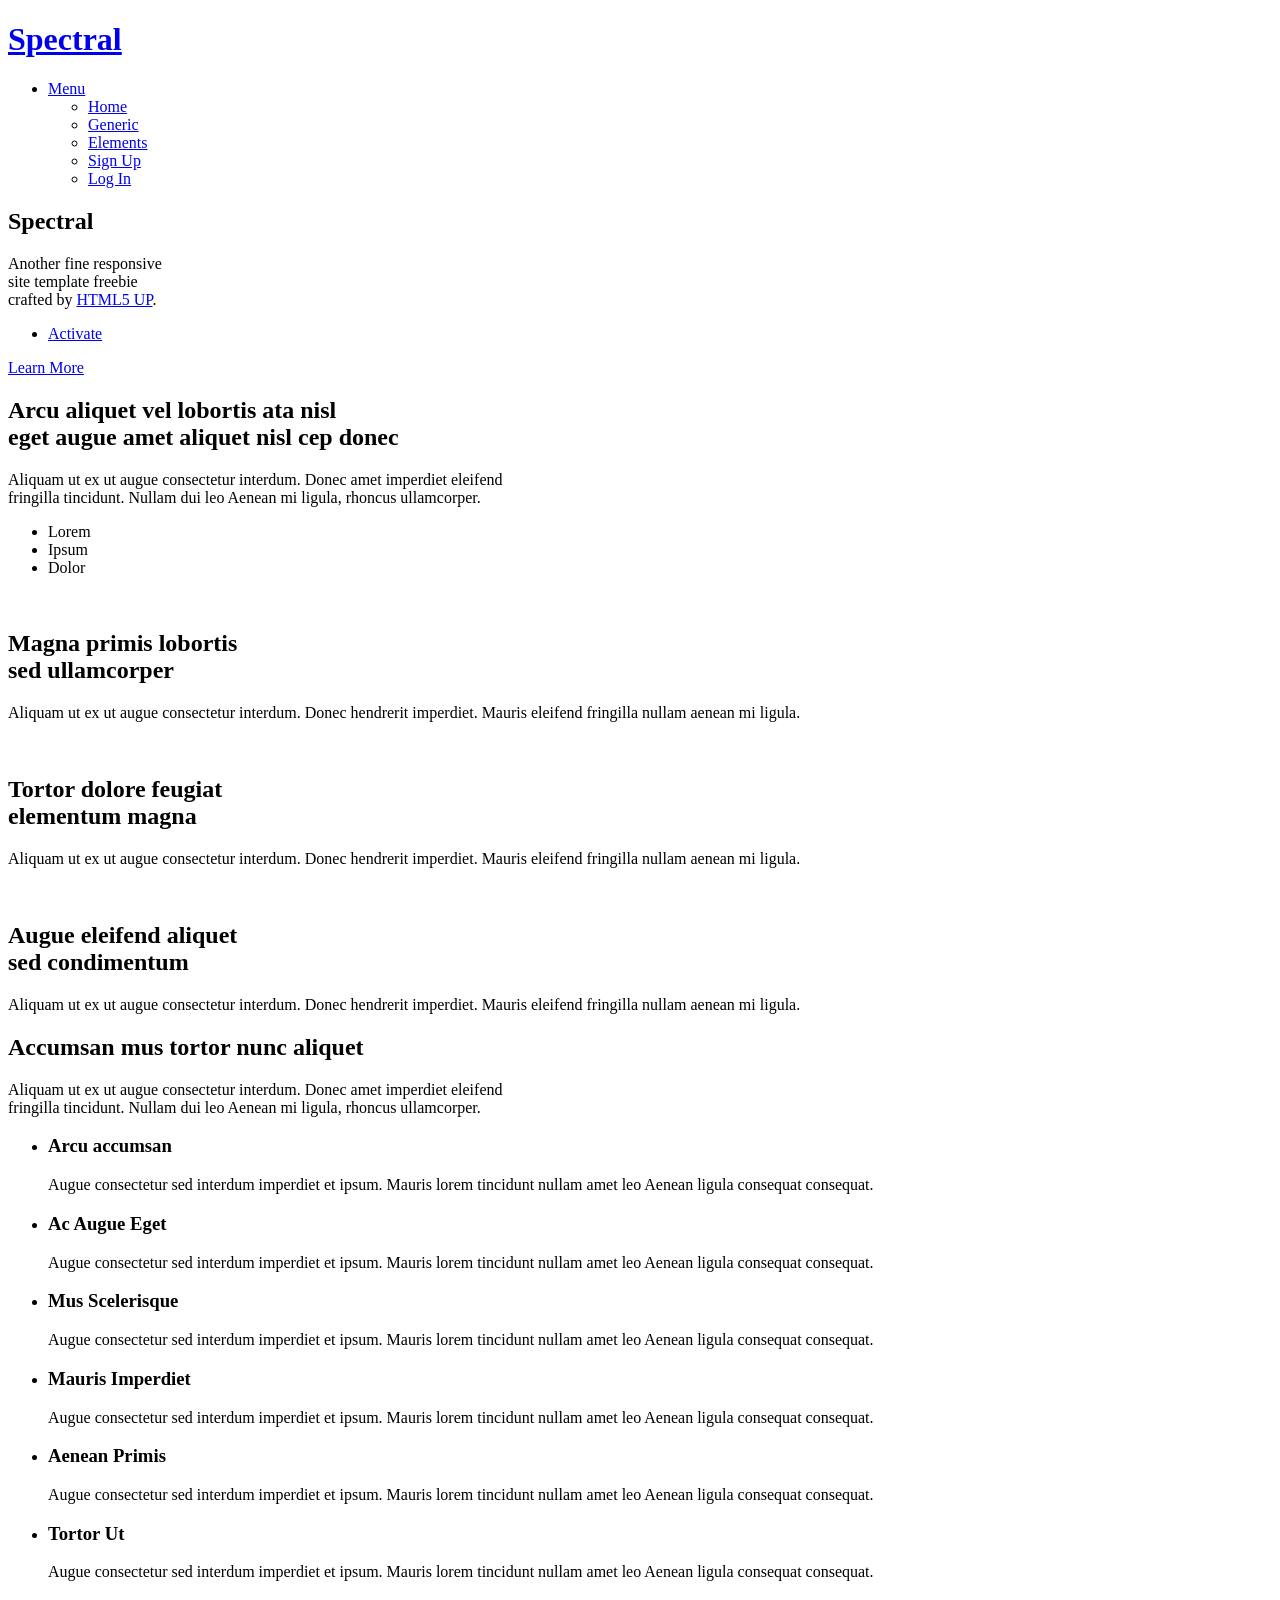
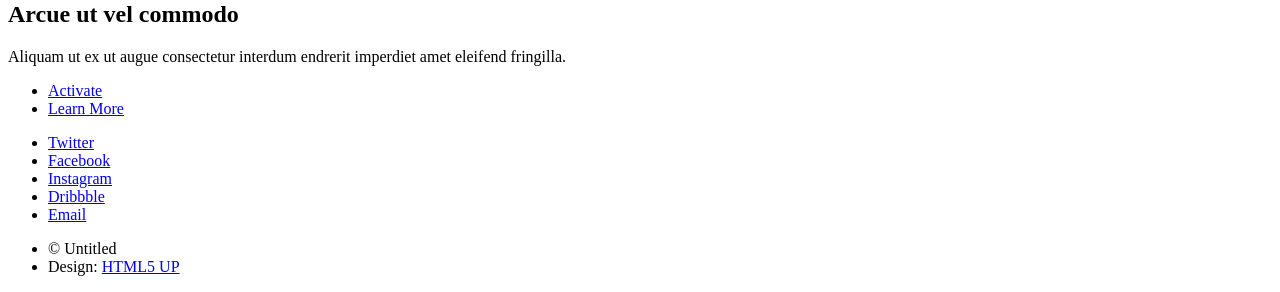
==== index.html @ b24eee72 "Initial Setup" ====
<!DOCTYPE HTML>
<!--
	Spectral by HTML5 UP
	html5up.net | @ajlkn
	Free for personal and commercial use under the CCA 3.0 license (html5up.net/license)
-->
<html>
	<head>
		<title>Spectral by HTML5 UP</title>
		<meta charset="utf-8" />
		<meta name="viewport" content="width=device-width, initial-scale=1, user-scalable=no" />
		<link rel="stylesheet" href="assets/css/main.css" />
		<noscript><link rel="stylesheet" href="assets/css/noscript.css" /></noscript>
	</head>
	<body class="landing is-preload">

		<!-- Page Wrapper -->
			<div id="page-wrapper">

				<!-- Header -->
					<header id="header" class="alt">
						<h1><a href="index.html">Spectral</a></h1>
						<nav id="nav">
							<ul>
								<li class="special">
									<a href="#menu" class="menuToggle"><span>Menu</span></a>
									<div id="menu">
										<ul>
											<li><a href="index.html">Home</a></li>
											<li><a href="generic.html">Generic</a></li>
											<li><a href="elements.html">Elements</a></li>
											<li><a href="#">Sign Up</a></li>
											<li><a href="#">Log In</a></li>
										</ul>
									</div>
								</li>
							</ul>
						</nav>
					</header>

				<!-- Banner -->
					<section id="banner">
						<div class="inner">
							<h2>Spectral</h2>
							<p>Another fine responsive<br />
							site template freebie<br />
							crafted by <a href="http://html5up.net">HTML5 UP</a>.</p>
							<ul class="actions special">
								<li><a href="#" class="button primary">Activate</a></li>
							</ul>
						</div>
						<a href="#one" class="more scrolly">Learn More</a>
					</section>

				<!-- One -->
					<section id="one" class="wrapper style1 special">
						<div class="inner">
							<header class="major">
								<h2>Arcu aliquet vel lobortis ata nisl<br />
								eget augue amet aliquet nisl cep donec</h2>
								<p>Aliquam ut ex ut augue consectetur interdum. Donec amet imperdiet eleifend<br />
								fringilla tincidunt. Nullam dui leo Aenean mi ligula, rhoncus ullamcorper.</p>
							</header>
							<ul class="icons major">
								<li><span class="icon fa-gem major style1"><span class="label">Lorem</span></span></li>
								<li><span class="icon fa-heart major style2"><span class="label">Ipsum</span></span></li>
								<li><span class="icon solid fa-code major style3"><span class="label">Dolor</span></span></li>
							</ul>
						</div>
					</section>

				<!-- Two -->
					<section id="two" class="wrapper alt style2">
						<section class="spotlight">
							<div class="image"><img src="images/pic01.jpg" alt="" /></div><div class="content">
								<h2>Magna primis lobortis<br />
								sed ullamcorper</h2>
								<p>Aliquam ut ex ut augue consectetur interdum. Donec hendrerit imperdiet. Mauris eleifend fringilla nullam aenean mi ligula.</p>
							</div>
						</section>
						<section class="spotlight">
							<div class="image"><img src="images/pic02.jpg" alt="" /></div><div class="content">
								<h2>Tortor dolore feugiat<br />
								elementum magna</h2>
								<p>Aliquam ut ex ut augue consectetur interdum. Donec hendrerit imperdiet. Mauris eleifend fringilla nullam aenean mi ligula.</p>
							</div>
						</section>
						<section class="spotlight">
							<div class="image"><img src="images/pic03.jpg" alt="" /></div><div class="content">
								<h2>Augue eleifend aliquet<br />
								sed condimentum</h2>
								<p>Aliquam ut ex ut augue consectetur interdum. Donec hendrerit imperdiet. Mauris eleifend fringilla nullam aenean mi ligula.</p>
							</div>
						</section>
					</section>

				<!-- Three -->
					<section id="three" class="wrapper style3 special">
						<div class="inner">
							<header class="major">
								<h2>Accumsan mus tortor nunc aliquet</h2>
								<p>Aliquam ut ex ut augue consectetur interdum. Donec amet imperdiet eleifend<br />
								fringilla tincidunt. Nullam dui leo Aenean mi ligula, rhoncus ullamcorper.</p>
							</header>
							<ul class="features">
								<li class="icon fa-paper-plane">
									<h3>Arcu accumsan</h3>
									<p>Augue consectetur sed interdum imperdiet et ipsum. Mauris lorem tincidunt nullam amet leo Aenean ligula consequat consequat.</p>
								</li>
								<li class="icon solid fa-laptop">
									<h3>Ac Augue Eget</h3>
									<p>Augue consectetur sed interdum imperdiet et ipsum. Mauris lorem tincidunt nullam amet leo Aenean ligula consequat consequat.</p>
								</li>
								<li class="icon solid fa-code">
									<h3>Mus Scelerisque</h3>
									<p>Augue consectetur sed interdum imperdiet et ipsum. Mauris lorem tincidunt nullam amet leo Aenean ligula consequat consequat.</p>
								</li>
								<li class="icon solid fa-headphones-alt">
									<h3>Mauris Imperdiet</h3>
									<p>Augue consectetur sed interdum imperdiet et ipsum. Mauris lorem tincidunt nullam amet leo Aenean ligula consequat consequat.</p>
								</li>
								<li class="icon fa-heart">
									<h3>Aenean Primis</h3>
									<p>Augue consectetur sed interdum imperdiet et ipsum. Mauris lorem tincidunt nullam amet leo Aenean ligula consequat consequat.</p>
								</li>
								<li class="icon fa-flag">
									<h3>Tortor Ut</h3>
									<p>Augue consectetur sed interdum imperdiet et ipsum. Mauris lorem tincidunt nullam amet leo Aenean ligula consequat consequat.</p>
								</li>
							</ul>
						</div>
					</section>

				<!-- CTA -->
					<section id="cta" class="wrapper style4">
						<div class="inner">
							<header>
								<h2>Arcue ut vel commodo</h2>
								<p>Aliquam ut ex ut augue consectetur interdum endrerit imperdiet amet eleifend fringilla.</p>
							</header>
							<ul class="actions stacked">
								<li><a href="#" class="button fit primary">Activate</a></li>
								<li><a href="#" class="button fit">Learn More</a></li>
							</ul>
						</div>
					</section>

				<!-- Footer -->
					<footer id="footer">
						<ul class="icons">
							<li><a href="#" class="icon brands fa-twitter"><span class="label">Twitter</span></a></li>
							<li><a href="#" class="icon brands fa-facebook-f"><span class="label">Facebook</span></a></li>
							<li><a href="#" class="icon brands fa-instagram"><span class="label">Instagram</span></a></li>
							<li><a href="#" class="icon brands fa-dribbble"><span class="label">Dribbble</span></a></li>
							<li><a href="#" class="icon solid fa-envelope"><span class="label">Email</span></a></li>
						</ul>
						<ul class="copyright">
							<li>&copy; Untitled</li><li>Design: <a href="http://html5up.net">HTML5 UP</a></li>
						</ul>
					</footer>

			</div>

		<!-- Scripts -->
			<script src="assets/js/jquery.min.js"></script>
			<script src="assets/js/jquery.scrollex.min.js"></script>
			<script src="assets/js/jquery.scrolly.min.js"></script>
			<script src="assets/js/browser.min.js"></script>
			<script src="assets/js/breakpoints.min.js"></script>
			<script src="assets/js/util.js"></script>
			<script src="assets/js/main.js"></script>

	</body>
</html>
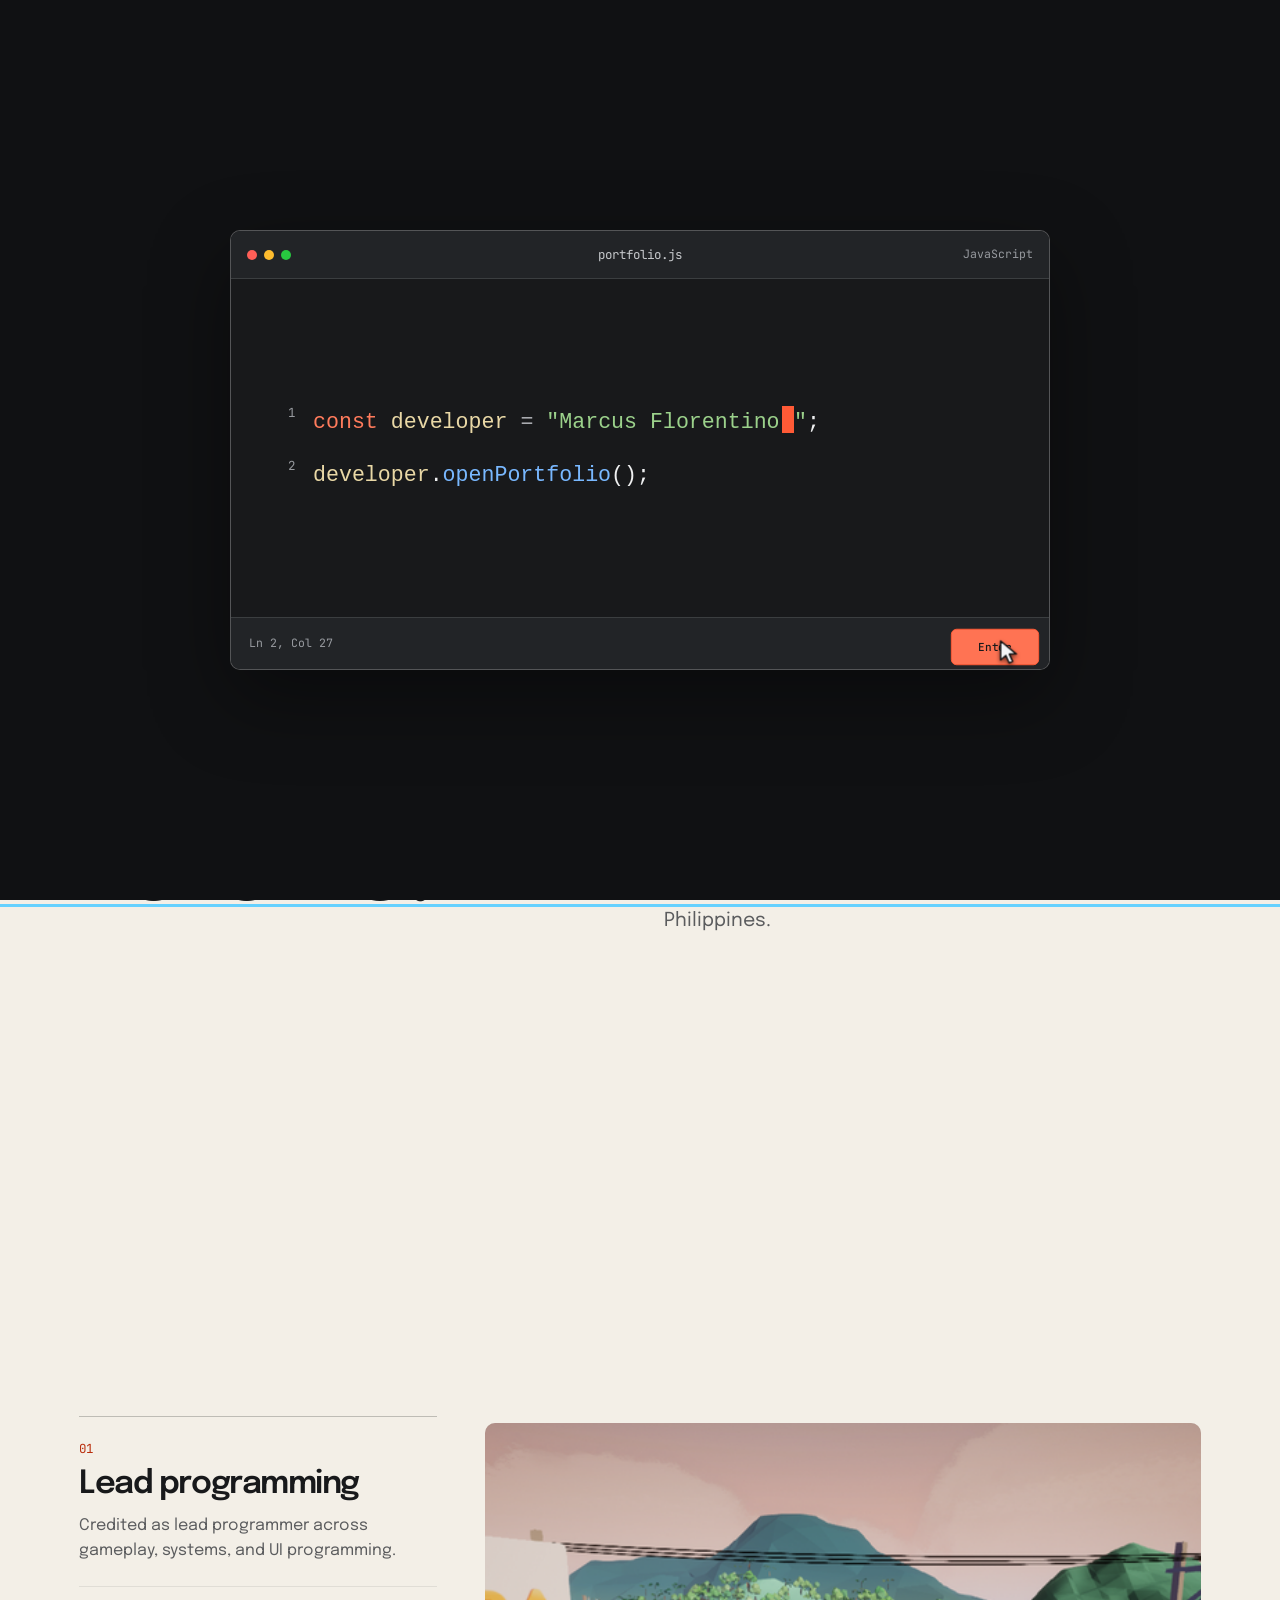
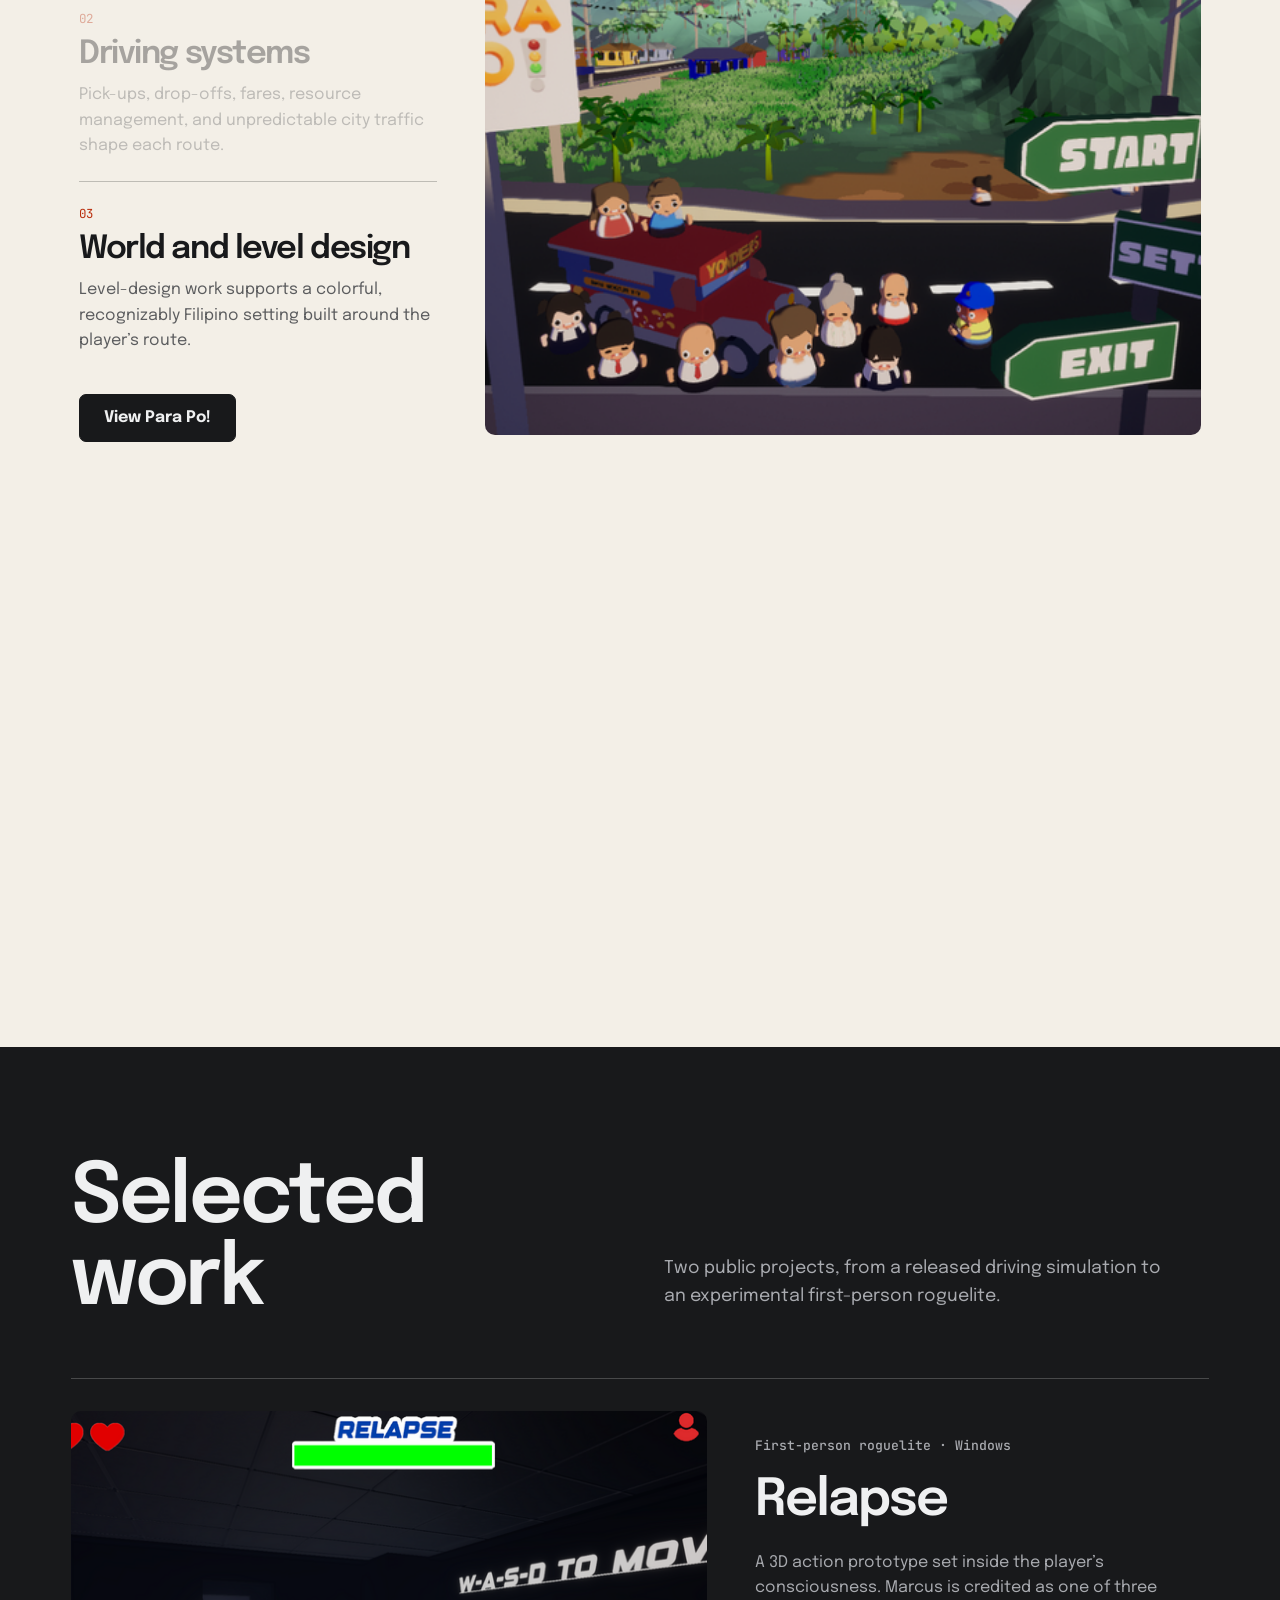
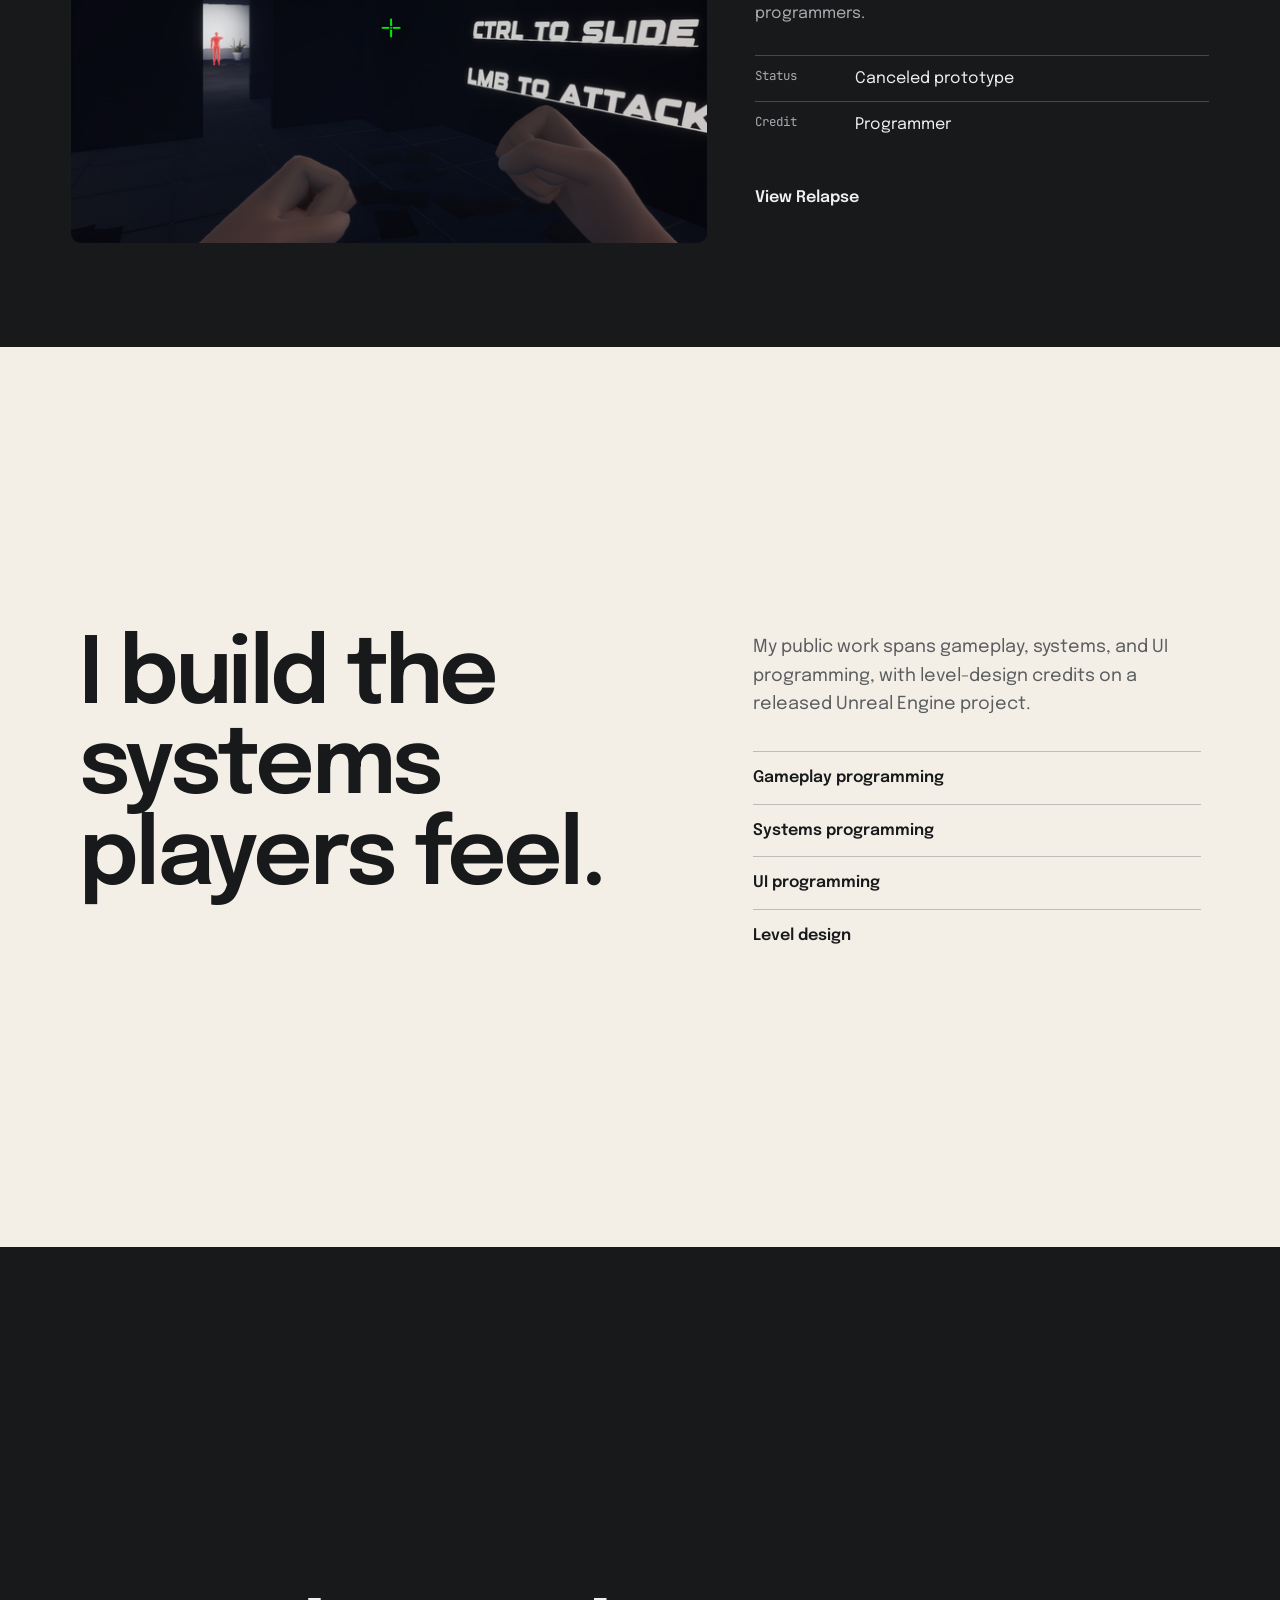
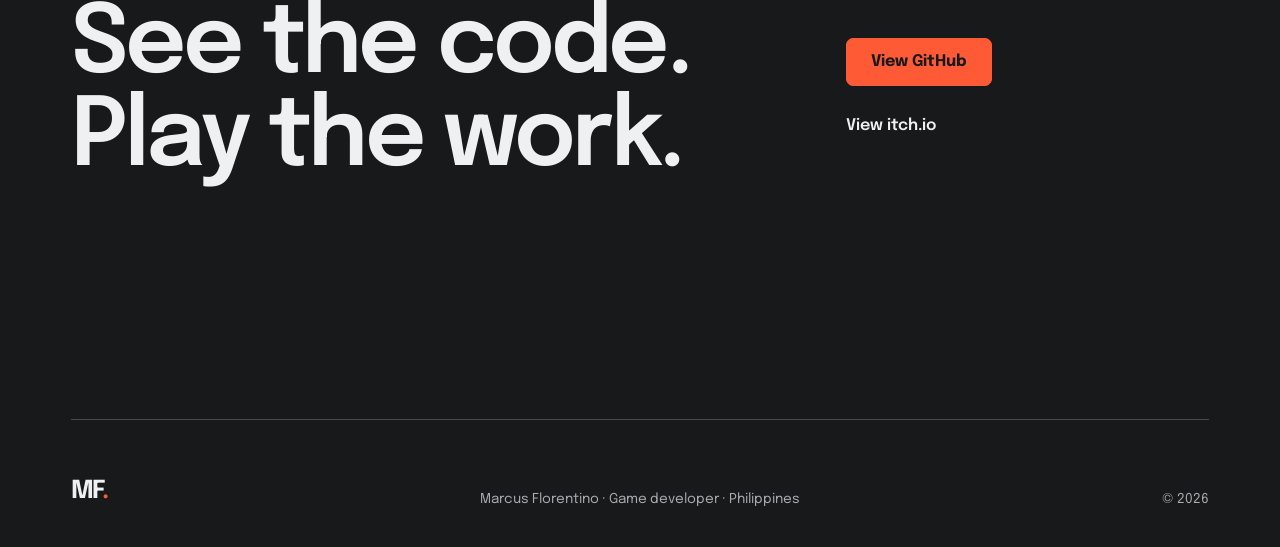
==== commit b0fe79a5: "Intro Anim & Division 1 Layout and Animation" ====
--- a/index.html
+++ b/index.html
@@ -1,174 +1,201 @@
-<!DOCTYPE HTML>
-<!--
-	Spectral by HTML5 UP
-	html5up.net | @ajlkn
-	Free for personal and commercial use under the CCA 3.0 license (html5up.net/license)
--->
-<html>
-	<head>
-		<title>Spectral by HTML5 UP</title>
-		<meta charset="utf-8" />
-		<meta name="viewport" content="width=device-width, initial-scale=1, user-scalable=no" />
-		<link rel="stylesheet" href="assets/css/main.css" />
-		<noscript><link rel="stylesheet" href="assets/css/noscript.css" /></noscript>
-	</head>
-	<body class="landing is-preload">
-
-		<!-- Page Wrapper -->
-			<div id="page-wrapper">
-
-				<!-- Header -->
-					<header id="header" class="alt">
-						<h1><a href="index.html">Spectral</a></h1>
-						<nav id="nav">
-							<ul>
-								<li class="special">
-									<a href="#menu" class="menuToggle"><span>Menu</span></a>
-									<div id="menu">
-										<ul>
-											<li><a href="index.html">Home</a></li>
-											<li><a href="generic.html">Generic</a></li>
-											<li><a href="elements.html">Elements</a></li>
-											<li><a href="#">Sign Up</a></li>
-											<li><a href="#">Log In</a></li>
-										</ul>
-									</div>
-								</li>
-							</ul>
-						</nav>
-					</header>
-
-				<!-- Banner -->
-					<section id="banner">
-						<div class="inner">
-							<h2>Spectral</h2>
-							<p>Another fine responsive<br />
-							site template freebie<br />
-							crafted by <a href="http://html5up.net">HTML5 UP</a>.</p>
-							<ul class="actions special">
-								<li><a href="#" class="button primary">Activate</a></li>
-							</ul>
-						</div>
-						<a href="#one" class="more scrolly">Learn More</a>
-					</section>
-
-				<!-- One -->
-					<section id="one" class="wrapper style1 special">
-						<div class="inner">
-							<header class="major">
-								<h2>Arcu aliquet vel lobortis ata nisl<br />
-								eget augue amet aliquet nisl cep donec</h2>
-								<p>Aliquam ut ex ut augue consectetur interdum. Donec amet imperdiet eleifend<br />
-								fringilla tincidunt. Nullam dui leo Aenean mi ligula, rhoncus ullamcorper.</p>
-							</header>
-							<ul class="icons major">
-								<li><span class="icon fa-gem major style1"><span class="label">Lorem</span></span></li>
-								<li><span class="icon fa-heart major style2"><span class="label">Ipsum</span></span></li>
-								<li><span class="icon solid fa-code major style3"><span class="label">Dolor</span></span></li>
-							</ul>
-						</div>
-					</section>
-
-				<!-- Two -->
-					<section id="two" class="wrapper alt style2">
-						<section class="spotlight">
-							<div class="image"><img src="images/pic01.jpg" alt="" /></div><div class="content">
-								<h2>Magna primis lobortis<br />
-								sed ullamcorper</h2>
-								<p>Aliquam ut ex ut augue consectetur interdum. Donec hendrerit imperdiet. Mauris eleifend fringilla nullam aenean mi ligula.</p>
-							</div>
-						</section>
-						<section class="spotlight">
-							<div class="image"><img src="images/pic02.jpg" alt="" /></div><div class="content">
-								<h2>Tortor dolore feugiat<br />
-								elementum magna</h2>
-								<p>Aliquam ut ex ut augue consectetur interdum. Donec hendrerit imperdiet. Mauris eleifend fringilla nullam aenean mi ligula.</p>
-							</div>
-						</section>
-						<section class="spotlight">
-							<div class="image"><img src="images/pic03.jpg" alt="" /></div><div class="content">
-								<h2>Augue eleifend aliquet<br />
-								sed condimentum</h2>
-								<p>Aliquam ut ex ut augue consectetur interdum. Donec hendrerit imperdiet. Mauris eleifend fringilla nullam aenean mi ligula.</p>
-							</div>
-						</section>
-					</section>
-
-				<!-- Three -->
-					<section id="three" class="wrapper style3 special">
-						<div class="inner">
-							<header class="major">
-								<h2>Accumsan mus tortor nunc aliquet</h2>
-								<p>Aliquam ut ex ut augue consectetur interdum. Donec amet imperdiet eleifend<br />
-								fringilla tincidunt. Nullam dui leo Aenean mi ligula, rhoncus ullamcorper.</p>
-							</header>
-							<ul class="features">
-								<li class="icon fa-paper-plane">
-									<h3>Arcu accumsan</h3>
-									<p>Augue consectetur sed interdum imperdiet et ipsum. Mauris lorem tincidunt nullam amet leo Aenean ligula consequat consequat.</p>
-								</li>
-								<li class="icon solid fa-laptop">
-									<h3>Ac Augue Eget</h3>
-									<p>Augue consectetur sed interdum imperdiet et ipsum. Mauris lorem tincidunt nullam amet leo Aenean ligula consequat consequat.</p>
-								</li>
-								<li class="icon solid fa-code">
-									<h3>Mus Scelerisque</h3>
-									<p>Augue consectetur sed interdum imperdiet et ipsum. Mauris lorem tincidunt nullam amet leo Aenean ligula consequat consequat.</p>
-								</li>
-								<li class="icon solid fa-headphones-alt">
-									<h3>Mauris Imperdiet</h3>
-									<p>Augue consectetur sed interdum imperdiet et ipsum. Mauris lorem tincidunt nullam amet leo Aenean ligula consequat consequat.</p>
-								</li>
-								<li class="icon fa-heart">
-									<h3>Aenean Primis</h3>
-									<p>Augue consectetur sed interdum imperdiet et ipsum. Mauris lorem tincidunt nullam amet leo Aenean ligula consequat consequat.</p>
-								</li>
-								<li class="icon fa-flag">
-									<h3>Tortor Ut</h3>
-									<p>Augue consectetur sed interdum imperdiet et ipsum. Mauris lorem tincidunt nullam amet leo Aenean ligula consequat consequat.</p>
-								</li>
-							</ul>
-						</div>
-					</section>
-
-				<!-- CTA -->
-					<section id="cta" class="wrapper style4">
-						<div class="inner">
-							<header>
-								<h2>Arcue ut vel commodo</h2>
-								<p>Aliquam ut ex ut augue consectetur interdum endrerit imperdiet amet eleifend fringilla.</p>
-							</header>
-							<ul class="actions stacked">
-								<li><a href="#" class="button fit primary">Activate</a></li>
-								<li><a href="#" class="button fit">Learn More</a></li>
-							</ul>
-						</div>
-					</section>
-
-				<!-- Footer -->
-					<footer id="footer">
-						<ul class="icons">
-							<li><a href="#" class="icon brands fa-twitter"><span class="label">Twitter</span></a></li>
-							<li><a href="#" class="icon brands fa-facebook-f"><span class="label">Facebook</span></a></li>
-							<li><a href="#" class="icon brands fa-instagram"><span class="label">Instagram</span></a></li>
-							<li><a href="#" class="icon brands fa-dribbble"><span class="label">Dribbble</span></a></li>
-							<li><a href="#" class="icon solid fa-envelope"><span class="label">Email</span></a></li>
-						</ul>
-						<ul class="copyright">
-							<li>&copy; Untitled</li><li>Design: <a href="http://html5up.net">HTML5 UP</a></li>
-						</ul>
-					</footer>
-
-			</div>
-
-		<!-- Scripts -->
-			<script src="assets/js/jquery.min.js"></script>
-			<script src="assets/js/jquery.scrollex.min.js"></script>
-			<script src="assets/js/jquery.scrolly.min.js"></script>
-			<script src="assets/js/browser.min.js"></script>
-			<script src="assets/js/breakpoints.min.js"></script>
-			<script src="assets/js/util.js"></script>
-			<script src="assets/js/main.js"></script>
-
-	</body>
-</html>+<!doctype html>
+<html lang="en" data-type="software" data-radius="soft" data-buttons="block" data-motion="on">
+<head>
+  <meta charset="utf-8">
+  <meta name="viewport" content="width=device-width, initial-scale=1, viewport-fit=cover">
+  <title>Marcus Florentino — Game Developer</title>
+  <meta name="description" content="Game developer Marcus Florentino’s selected work in gameplay, systems, UI programming, and level design.">
+  <meta name="page-type" content="software">
+  <meta name="site-kind" content="gaming">
+  <meta name="theme-color" content="#18191b">
+  <meta property="og:title" content="Marcus Florentino — Game Developer">
+  <meta property="og:description" content="Selected game development work across gameplay, systems, UI programming, and level design.">
+  <meta property="og:type" content="website">
+  <meta property="og:image" content="images/para-po-02.png">
+  <meta name="twitter:card" content="summary_large_image">
+  <link rel="icon" href="images/favicon.svg" type="image/svg+xml">
+  <link rel="preconnect" href="https://fonts.googleapis.com">
+  <link rel="preconnect" href="https://fonts.gstatic.com" crossorigin>
+  <link href="https://fonts.googleapis.com/css2?family=Epilogue:wght@400..700&family=JetBrains+Mono:wght@400..500&display=swap" rel="stylesheet">
+  <link rel="stylesheet" href="assets/css/portfolio.css">
+</head>
+<body class="intro-active">
+  <!-- gaming · graphite-safety-orange · Epilogue + JetBrains Mono · split photo hero · pinned chapters -->
+  <div class="intro-screen" data-intro role="dialog" aria-modal="true" aria-labelledby="intro-title" tabindex="-1">
+    <div class="intro-curtain intro-curtain-top" aria-hidden="true"></div>
+    <div class="intro-curtain intro-curtain-bottom" aria-hidden="true"></div>
+    <div class="intro-ide">
+      <svg class="intro-pointer" aria-hidden="true" viewBox="0 0 22 27">
+        <path d="M2 1.5v19l5.2-4.5 3.3 7.5 3.5-1.6-3.3-7.3h7.1L2 1.5Z" />
+      </svg>
+      <div class="intro-titlebar">
+        <div class="window-controls" aria-hidden="true"><span></span><span></span><span></span></div>
+        <p id="intro-title">portfolio.js</p>
+        <span class="intro-language">JavaScript</span>
+      </div>
+      <div class="intro-editor" aria-hidden="true">
+        <div class="line-number">1</div>
+        <pre><code><span class="token-keyword">const</span> <span class="token-variable">developer</span> <span class="token-operator">=</span> <span class="token-string">"<span data-typed-name data-text="Marcus Florentino"></span><span class="typing-cursor"></span>"</span>;</code></pre>
+        <div class="line-number">2</div>
+        <pre class="intro-runline"><code><span class="token-variable">developer</span>.<span class="token-function">openPortfolio</span>();</code></pre>
+      </div>
+      <p class="sr-only">Opening animation: const developer equals Marcus Florentino. The portfolio opens automatically when typing finishes.</p>
+      <div class="intro-statusbar">
+        <span>Ln 2, Col 27</span>
+        <button class="intro-enter" type="button" data-intro-enter disabled>Enter</button>
+      </div>
+    </div>
+    <p class="intro-hint">Press Escape to fast-forward</p>
+  </div>
+  <noscript><style>.intro-screen{display:none!important}.intro-active{overflow:auto!important}</style></noscript>
+
+  <header class="site-header">
+    <div class="wrap header-inner">
+      <a class="skip-link" href="#main">Skip to content</a>
+      <a class="brand" href="#top" aria-label="Marcus Florentino, home">MF<span>.</span></a>
+      <nav class="desktop-nav" aria-label="Primary navigation">
+        <a href="#work">Work</a>
+        <a href="#about">About</a>
+        <a href="#contact">Contact</a>
+      </nav>
+      <a class="button button-small header-cta" href="#work">View work</a>
+      <button class="menu-toggle" type="button" aria-expanded="false" aria-controls="mobile-menu" aria-label="Open menu">
+        <span></span><span></span>
+      </button>
+    </div>
+    <nav class="mobile-menu" id="mobile-menu" aria-label="Mobile navigation" hidden>
+      <a href="#work">Work</a>
+      <a href="#about">About</a>
+      <a href="#contact">Contact</a>
+    </nav>
+  </header>
+
+  <main id="main">
+    <section class="hero" id="top" data-enter>
+      <div class="wrap hero-scene">
+        <div class="hero-title-layer">
+          <h1><span>Marcus Florentino</span><span>Game Developer</span></h1>
+        </div>
+        <figure class="hero-person">
+          <img src="images/My Portrait HD Edited.png" alt="Portrait of Marcus Florentino wearing a plain black jacket" width="3117" height="3894" fetchpriority="high">
+        </figure>
+        <div class="skill-orbits" role="list" aria-label="Development skills">
+          <span class="skill-callout skill-unity" role="listitem"><strong>Unity</strong><span class="skill-level">Intermediate</span></span>
+          <span class="skill-callout skill-ue4" role="listitem"><strong>UE4</strong><span class="skill-level">Intermediate</span></span>
+          <span class="skill-callout skill-ue5" role="listitem"><strong>UE5</strong><span class="skill-level">Intermediate</span></span>
+          <span class="skill-callout skill-git" role="listitem"><strong>Git</strong><span class="skill-level">Intermediate</span></span>
+          <span class="skill-callout skill-cpp" role="listitem"><strong>C++</strong><span class="skill-level">Intermediate</span></span>
+          <span class="skill-callout skill-csharp" role="listitem"><strong>C#</strong><span class="skill-level">Intermediate</span></span>
+          <span class="skill-callout skill-luau" role="listitem"><strong>Luau</strong><span class="skill-level">Basic</span></span>
+          <span class="skill-callout skill-javascript" role="listitem"><strong>JavaScript</strong><span class="skill-level">Basic</span></span>
+          <span class="skill-callout skill-html" role="listitem"><strong>HTML</strong><span class="skill-level">Basic</span></span>
+          <span class="skill-callout skill-css" role="listitem"><strong>CSS</strong><span class="skill-level">Basic</span></span>
+        </div>
+        <div class="hero-bottom">
+          <div class="hero-actions">
+            <a class="button" href="#work">View selected work</a>
+            <a class="text-link" href="https://github.com/FlorentinoMarcus" target="_blank" rel="noreferrer">View GitHub</a>
+          </div>
+        </div>
+      </div>
+    </section>
+
+    <section class="case-study" id="work" data-moment="pinned-chapters">
+      <div class="wrap case-heading">
+        <p class="kicker">Featured project</p>
+        <h2>Para Po!</h2>
+        <p>A released 3D simulation game about navigating the work and daily pressures of jeepney driving in the Philippines.</p>
+      </div>
+      <div class="case-track">
+        <div class="wrap case-stage">
+          <div class="case-copy" aria-label="Para Po project details">
+            <article class="case-step is-active" data-chapter="0">
+              <span class="chapter-index">01</span>
+              <h3>Lead programming</h3>
+              <p>Credited as lead programmer across gameplay, systems, and UI programming.</p>
+            </article>
+            <article class="case-step" data-chapter="1">
+              <span class="chapter-index">02</span>
+              <h3>Driving systems</h3>
+              <p>Pick-ups, drop-offs, fares, resource management, and unpredictable city traffic shape each route.</p>
+            </article>
+            <article class="case-step" data-chapter="2">
+              <span class="chapter-index">03</span>
+              <h3>World and level design</h3>
+              <p>Level-design work supports a colorful, recognizably Filipino setting built around the player’s route.</p>
+            </article>
+            <a class="button button-inverse" href="https://king-marcus.itch.io/para-po" target="_blank" rel="noreferrer">View Para Po!</a>
+          </div>
+          <div class="case-visual" aria-live="polite">
+            <img class="chapter-image is-active" data-image="0" src="images/para-po-01.png" alt="Para Po main menu overlooking a colorful low-poly town" width="794" height="442">
+            <img class="chapter-image" data-image="1" src="images/para-po-02.png" alt="Para Po driving gameplay and fare collection interface" width="794" height="446" loading="lazy" aria-hidden="true">
+            <img class="chapter-image" data-image="2" src="images/para-po-03.png" alt="Para Po characters outside a police station" width="794" height="421" loading="lazy" aria-hidden="true">
+          </div>
+        </div>
+      </div>
+    </section>
+
+    <section class="project-section" aria-labelledby="selected-title">
+      <div class="wrap">
+        <div class="section-heading split-heading">
+          <h2 id="selected-title">Selected work</h2>
+          <p>Two public projects, from a released driving simulation to an experimental first-person roguelite.</p>
+        </div>
+        <article class="project-row">
+          <a class="project-media media-link" href="https://mjlenomta.itch.io/relapse" target="_blank" rel="noreferrer" aria-label="View Relapse on itch.io">
+            <img src="images/relapse-01.png" alt="Relapse first-person gameplay in a dark interior" width="794" height="436" loading="lazy">
+          </a>
+          <div class="project-copy">
+            <p class="meta-line">First-person roguelite · Windows</p>
+            <h3>Relapse</h3>
+            <p>A 3D action prototype set inside the player’s consciousness. Marcus is credited as one of three programmers.</p>
+            <dl class="project-facts">
+              <div><dt>Status</dt><dd>Canceled prototype</dd></div>
+              <div><dt>Credit</dt><dd>Programmer</dd></div>
+            </dl>
+            <a class="text-link" href="https://mjlenomta.itch.io/relapse" target="_blank" rel="noreferrer">View Relapse</a>
+          </div>
+        </article>
+      </div>
+    </section>
+
+    <section class="about-section" id="about">
+      <div class="wrap about-grid">
+        <div>
+          <h2>I build the systems players feel.</h2>
+        </div>
+        <div class="about-copy">
+          <p>My public work spans gameplay, systems, and UI programming, with level-design credits on a released Unreal Engine project.</p>
+          <ul class="capability-list" aria-label="Capabilities">
+            <li>Gameplay programming</li>
+            <li>Systems programming</li>
+            <li>UI programming</li>
+            <li>Level design</li>
+          </ul>
+        </div>
+      </div>
+    </section>
+  </main>
+
+  <footer class="closing" id="contact">
+    <div class="wrap">
+      <div class="contact-row">
+        <div>
+          <h2>See the code.<br>Play the work.</h2>
+        </div>
+        <div class="contact-actions">
+          <a class="button" href="https://github.com/FlorentinoMarcus" target="_blank" rel="noreferrer">View GitHub</a>
+          <a class="text-link" href="https://king-marcus.itch.io" target="_blank" rel="noreferrer">View itch.io</a>
+        </div>
+      </div>
+      <div class="footer-row">
+        <a class="brand" href="#top" aria-label="Back to top">MF<span>.</span></a>
+        <p>Marcus Florentino · Game developer · Philippines</p>
+        <p>© 2026</p>
+      </div>
+    </div>
+  </footer>
+
+  <script src="assets/js/portfolio.js"></script>
+</body>
+</html>
--- a/assets/css/portfolio.css
+++ b/assets/css/portfolio.css
@@ -0,0 +1,247 @@
+:root {
+  --bg: #18191b; --surface: #222427; --ink: #eff0f1; --muted: #a9abb0;
+  --light: #f3efe7; --light-ink: #18191b; --light-muted: #5b5c5e; --accent: #ff5a36; --accent-light: #b92d0c;
+  --obsidian: #0b0e12; --graphite: #111821; --graphite-raised: #182330; --dev-accent: #65d1ff; --dev-secondary: #8294ff;
+  --line-dark: rgba(239, 240, 241, .22); --line-light: rgba(24, 25, 27, .24);
+  --display: "Epilogue", system-ui, sans-serif; --mono: "JetBrains Mono", ui-monospace, monospace;
+  --gutter: clamp(24px, 5.55vw, 80px); --nav: 72px; --radius: 10px;
+  --ease-out: cubic-bezier(.23, 1, .32, 1); --ease-in-out: cubic-bezier(.77, 0, .175, 1);
+}
+*, *::before, *::after { box-sizing: border-box; }
+html { scroll-behavior: smooth; scroll-padding-top: var(--nav); }
+body { margin: 0; overflow-x: hidden; background: var(--bg); color: var(--ink); font-family: var(--display); font-size: 16px; line-height: 1.6; }
+body.menu-open, body.intro-active { overflow: hidden; }
+img { display: block; width: 100%; height: 100%; object-fit: cover; }
+a { color: inherit; text-decoration: none; }
+button { font: inherit; }
+.wrap { width: min(calc(100% - (2 * var(--gutter))), 1280px); margin-inline: auto; }
+.kicker { margin: 0 0 20px; color: var(--accent); font-family: var(--mono); font-size: .82rem; font-weight: 500; letter-spacing: .02em; }
+.meta-line { margin: 0 0 20px; color: var(--accent); font-family: var(--mono); font-size: .82rem; font-weight: 500; }
+h1, h2, h3, p { margin-top: 0; }
+h1, h2, h3 { line-height: .98; letter-spacing: -.04em; }
+h1 { margin-bottom: 28px; font-size: clamp(3.15rem, 5.8vw, 6rem); font-weight: 600; }
+h1 span { color: var(--accent); }
+h2 { margin-bottom: 24px; font-size: clamp(3rem, 7.4vw, 7.4rem); font-weight: 600; }
+h3 { font-size: clamp(2rem, 4vw, 4.8rem); font-weight: 600; }
+.skip-link { position: fixed; z-index: 100; top: 10px; left: 10px; transform: translateY(-150%); padding: 10px 16px; background: var(--accent); color: var(--bg); }
+.skip-link:focus { transform: translateY(0); }
+.site-header { position: fixed; z-index: 20; top: 0; width: 100%; height: var(--nav); border-bottom: 1px solid rgba(148, 163, 184, .16); background: var(--obsidian); }
+.header-inner { height: 100%; display: flex; align-items: center; gap: 42px; }
+.brand { font-size: 1.55rem; font-weight: 700; letter-spacing: -.07em; }
+.brand span { color: var(--accent); }
+.desktop-nav { display: flex; gap: 34px; margin-left: auto; }
+.desktop-nav a, .text-link { position: relative; min-height: 44px; display: inline-flex; align-items: center; font-weight: 600; }
+.desktop-nav a::after, .text-link::after { content: ""; position: absolute; left: 0; right: 100%; bottom: 6px; height: 2px; background: var(--dev-accent); transition: right .22s ease; }
+.desktop-nav a:hover::after, .text-link:hover::after, .desktop-nav a:focus-visible::after, .text-link:focus-visible::after { right: 0; }
+.button { min-height: 48px; display: inline-flex; align-items: center; justify-content: center; padding: 12px 24px; border: 1px solid var(--accent); border-radius: 7px; background: var(--accent); color: var(--bg); font-weight: 700; line-height: 1.1; transition: transform .18s ease, background-color .18s ease; }
+.button:hover { transform: translateY(-2px); background: #ff6541; }
+.button:active { transform: translateY(1px); }
+.button-small { min-height: 44px; padding: 10px 18px; }
+.button-inverse { border-color: var(--bg); background: var(--bg); color: var(--ink); }
+.button-inverse:hover { background: #333538; }
+.menu-toggle, .mobile-menu { display: none; }
+:focus-visible { outline: 3px solid var(--dev-accent); outline-offset: 4px; }
+.sr-only { position: absolute; width: 1px; height: 1px; padding: 0; margin: -1px; overflow: hidden; clip: rect(0, 0, 0, 0); white-space: nowrap; border: 0; }
+.intro-screen { position: fixed; z-index: 1000; inset: 0; display: grid; place-items: center; padding: 32px; overflow: hidden; perspective: 1200px; background: transparent; color: var(--ink); }
+.intro-screen.is-exiting { pointer-events: none; }
+.intro-curtain { position: absolute; z-index: 0; left: 0; width: 100%; height: 50%; background: #101113; transition: transform 620ms var(--ease-in-out); }
+.intro-curtain-top { top: 0; }
+.intro-curtain-bottom { bottom: 0; }
+.intro-screen.is-exiting .intro-curtain-top { transform: translateY(-100%); }
+.intro-screen.is-exiting .intro-curtain-bottom { transform: translateY(100%); }
+.intro-ide { position: relative; z-index: 2; width: min(820px, 100%); min-height: 440px; display: grid; grid-template-rows: 48px 1fr 52px; overflow: hidden; border: 1px solid rgba(239, 240, 241, .28); border-radius: 10px; background: #18191b; box-shadow: 0 28px 80px rgba(0, 0, 0, .38); animation: ide-boot 700ms var(--ease-out) both; transform-origin: 50% 18%; }
+.intro-ide::after { content: ""; position: absolute; pointer-events: none; inset: 0; border: 1px solid var(--accent); border-radius: inherit; opacity: 0; transform: scale(.985); }
+.intro-ide.is-executing::after { opacity: 1; transform: scale(1.006); transition: opacity 300ms var(--ease-out), transform 300ms var(--ease-out); }
+.intro-ide.is-window-closing { animation: mac-window-close 240ms var(--ease-out) both; }
+.intro-pointer { position: absolute; z-index: 5; top: 0; left: 0; width: 22px; height: 27px; pointer-events: none; opacity: 0; transform-origin: 2px 2px; filter: drop-shadow(0 2px 2px rgba(0, 0, 0, .55)); }
+.intro-pointer path { fill: #f4f5f6; stroke: #111214; stroke-width: 1.5; stroke-linejoin: round; }
+.intro-titlebar { display: grid; grid-template-columns: 1fr auto 1fr; align-items: center; padding: 8px 16px; border-bottom: 1px solid rgba(239, 240, 241, .12); background: #222427; }
+.intro-titlebar p { margin: 0; font-family: var(--mono); font-size: .78rem; color: #c7c9cc; }
+.window-controls { display: flex; gap: 7px; }
+.window-controls span { width: 10px; height: 10px; border-radius: 50%; background: #5d6065; }
+.window-controls span:first-child { background: #ff5f57; }
+.window-controls span:nth-child(2) { background: #febc2e; }
+.window-controls span:last-child { background: #28c840; }
+.intro-language { justify-self: end; font-family: var(--mono); font-size: .72rem; color: #989ba0; }
+.intro-editor { display: grid; grid-template-columns: 44px minmax(0, 1fr); align-content: center; column-gap: 18px; row-gap: 14px; padding: 56px clamp(20px, 5vw, 56px) 56px 20px; }
+.intro-editor pre { min-width: 0; margin: 0; overflow: visible; font-family: var(--mono); font-size: clamp(.9rem, 2.5vw, 1.35rem); line-height: 1.7; white-space: pre; }
+.line-number { color: #979a9f; font-family: var(--mono); font-size: .78rem; line-height: 1.7; text-align: right; }
+.token-keyword { color: #ff7b5c; }
+.token-variable { color: #e9d8a6; }
+.token-operator { color: #a9abb0; }
+.token-string { color: #9bd18b; }
+.token-function { color: #79b8ff; }
+.intro-runline { opacity: 1; transform: none; }
+.typing-cursor { display: inline-block; width: .58em; height: 1.25em; margin-left: 2px; vertical-align: -.22em; background: var(--accent); animation: cursor-blink 700ms steps(1, end) infinite; }
+.intro-statusbar { display: flex; align-items: center; justify-content: space-between; padding: 7px 8px 7px 18px; border-top: 1px solid rgba(239, 240, 241, .12); background: #222427; color: #989ba0; font-family: var(--mono); font-size: .72rem; }
+.intro-enter { min-width: 92px; min-height: 38px; border: 1px solid #5f6267; border-radius: 6px; background: #2b2d31; color: #a3a6ab; font-family: var(--mono); font-weight: 500; transition: transform 140ms var(--ease-out), background-color 180ms ease, color 180ms ease, border-color 180ms ease; }
+.intro-enter.is-ready { border-color: var(--accent); background: var(--accent); color: #18191b; cursor: pointer; transform: translateY(-3px); box-shadow: 0 5px 0 #9b2b13; }
+.intro-enter.is-ready:active, .intro-enter.is-pressing { transform: translateY(3px) scale(.96); box-shadow: 0 0 0 #9b2b13; background: #ff7353; }
+.intro-hint { position: absolute; z-index: 2; right: 24px; bottom: 18px; margin: 0; color: #989ba0; font-family: var(--mono); font-size: .72rem; transition: opacity 140ms var(--ease-out); }
+.intro-screen.is-closing-ide .intro-hint { opacity: 0; }
+body.intro-active [data-enter] .hero-title-layer, body.intro-active [data-enter] .hero-person img, body.intro-active [data-enter] .skill-callout, body.intro-active [data-enter] .hero-bottom { animation-play-state: paused; }
+@keyframes ide-boot {
+  0% { opacity: 0; transform: translateY(42px) scale(.92) rotateX(7deg); }
+  68% { opacity: 1; transform: translateY(-5px) scale(1.012) rotateX(0); }
+  100% { opacity: 1; transform: translateY(0) scale(1) rotateX(0); }
+}
+@keyframes mac-window-close {
+  from { opacity: 1; transform: translateY(0) scale(1); }
+  to { opacity: 0; transform: translateY(18px) scale(.94); }
+}
+@keyframes cursor-blink { 0%, 48% { opacity: 1; } 49%, 100% { opacity: 0; } }
+.hero { position: relative; height: calc(var(--nav) + 28px + var(--hero-scaled-height, 638px)); padding: 0; overflow: hidden; background: linear-gradient(90deg, transparent 27%, rgba(24, 35, 48, .62) 43%, rgba(24, 35, 48, .62) 57%, transparent 73%), linear-gradient(125deg, rgba(130, 148, 255, .07), transparent 38%), linear-gradient(235deg, rgba(101, 209, 255, .08), transparent 38%), linear-gradient(135deg, #0b0e12 0%, #111821 52%, #0b1218 100%); }
+.hero-scene { position: absolute; top: calc(var(--nav) + 12px); left: 50%; width: 1280px; max-width: none; height: 638px; margin: 0 0 0 -640px; transform: scale(var(--hero-scale, 1)); transform-origin: top center; }
+.hero-title-layer { position: absolute; z-index: 1; top: 10%; right: -2%; left: -2%; pointer-events: none; }
+.hero-title-layer h1 { margin: 0; font-size: 5rem; line-height: .9; text-align: center; text-transform: uppercase; }
+.hero-title-layer h1 span { display: block; color: var(--ink); }
+.hero-title-layer h1 span:last-child { color: var(--dev-accent); }
+.hero-person { position: absolute; z-index: 2; bottom: -48px; left: 50%; width: 520px; height: 558px; margin: 0; pointer-events: none; transform: translateX(-50%); }
+.hero-person img { object-fit: contain; object-position: center bottom; image-rendering: auto; }
+.skill-orbits { position: absolute; z-index: 3; inset: 0; }
+.skill-callout { --pill-rgb: 101, 209, 255; --pill-alpha: .12; position: absolute; z-index: 3; width: 132px; min-height: 56px; display: inline-flex; flex-direction: column; align-items: center; justify-content: center; gap: 4px; padding: 8px 14px; border: 1px solid rgba(var(--pill-rgb), .42); border-radius: 999px; background: linear-gradient(rgba(var(--pill-rgb), var(--pill-alpha)), rgba(var(--pill-rgb), var(--pill-alpha))), rgba(11, 14, 18, .88); color: #f4f7fa; text-align: center; white-space: nowrap; box-shadow: 0 10px 24px rgba(0, 0, 0, .24); }
+.skill-callout strong { display: block; font-size: .86rem; line-height: 1; }
+.skill-level { display: block; color: rgba(var(--pill-rgb), .96); font-family: var(--mono); font-size: .7rem; font-weight: 500; line-height: 1; letter-spacing: .01em; }
+.skill-unity { top: 34%; left: calc(50% - 241px); }
+.skill-ue4 { top: 34%; left: calc(50% + 109px); }
+.skill-git { top: 45.5%; left: calc(50% - 291px); }
+.skill-ue5 { top: 45.5%; left: calc(50% + 159px); }
+.skill-cpp { top: 57%; left: calc(50% - 311px); }
+.skill-csharp { top: 57%; left: calc(50% + 179px); }
+.skill-luau { --pill-rgb: 130, 148, 255; --pill-alpha: .1; top: 68.5%; left: calc(50% - 286px); }
+.skill-javascript { --pill-rgb: 130, 148, 255; --pill-alpha: .1; top: 68.5%; left: calc(50% + 154px); }
+.skill-html { --pill-rgb: 130, 148, 255; --pill-alpha: .1; top: 80%; left: calc(50% - 241px); }
+.skill-css { --pill-rgb: 130, 148, 255; --pill-alpha: .1; top: 80%; left: calc(50% + 109px); }
+.hero-bottom { position: absolute; z-index: 5; right: 0; bottom: 0; left: 0; display: flex; align-items: flex-end; justify-content: center; gap: 32px; }
+.hero-actions { display: flex; align-items: center; gap: 22px; }
+.media-link img { transition: transform .45s cubic-bezier(.2,.8,.2,1); }
+.media-link:hover img, .media-link:focus-visible img { transform: scale(1.025); }
+.media-corner { position: absolute; right: 16px; bottom: 16px; padding: 8px 12px; border-radius: 5px; background: var(--bg); color: var(--ink); font-family: var(--mono); font-size: .76rem; }
+[data-enter] .hero-title-layer { animation: hero-title-in 700ms var(--ease-out) 80ms both; }
+[data-enter] .hero-person img { transform-origin: center bottom; animation: hero-portrait-in 760ms var(--ease-out) 160ms both; }
+[data-enter] .skill-callout { animation: hero-pill-in 420ms var(--ease-out) var(--pill-delay, 260ms) both, skill-idle 8s var(--ease-in-out) var(--idle-delay, 1800ms) infinite both; }
+[data-enter] .skill-unity, [data-enter] .skill-ue4 { --pill-delay: 260ms; --idle-delay: 1800ms; }
+[data-enter] .skill-git, [data-enter] .skill-ue5 { --pill-delay: 310ms; --idle-delay: 1920ms; }
+[data-enter] .skill-cpp, [data-enter] .skill-csharp { --pill-delay: 355ms; --idle-delay: 2020ms; }
+[data-enter] .skill-luau, [data-enter] .skill-javascript { --pill-delay: 395ms; --idle-delay: 2100ms; }
+[data-enter] .skill-html, [data-enter] .skill-css { --pill-delay: 430ms; --idle-delay: 2160ms; }
+[data-enter] .hero-bottom { animation: hero-actions-in 520ms var(--ease-out) 360ms both; }
+@keyframes hero-title-in { from { opacity: 0; transform: translateY(18px); } }
+@keyframes hero-portrait-in { from { opacity: 0; transform: translateY(28px) scale(.985); } }
+@keyframes hero-pill-in { from { opacity: 0; } }
+@keyframes hero-actions-in { from { opacity: 0; transform: translateY(10px); } }
+@keyframes skill-idle {
+  0%, 14%, 100% { transform: translate3d(0, 0, 0); }
+  4% { transform: translate3d(0, -3px, 0); }
+  9% { transform: translate3d(0, 1px, 0); }
+}
+.case-study { min-height: 220svh; padding-inline: 8px; background: var(--light); color: var(--light-ink); }
+.case-study .kicker { color: var(--accent-light); }
+.case-heading { min-height: 72svh; padding-top: 120px; display: grid; grid-template-columns: 1fr 1fr; column-gap: 48px; align-content: start; }
+.case-heading .kicker { grid-column: 1 / -1; }
+.case-heading h2 { margin: 0; }
+.case-heading > p:last-child { max-width: 520px; padding-top: 16px; color: var(--light-muted); font-size: 1.2rem; }
+.case-track { height: 148svh; }
+.case-stage { position: sticky; top: var(--nav); height: calc(100svh - var(--nav)); display: grid; grid-template-columns: 4fr 8fr; gap: 48px; align-items: center; }
+.case-copy { align-self: stretch; display: flex; flex-direction: column; justify-content: center; }
+.case-step { padding: 22px 0; border-top: 1px solid var(--line-light); opacity: .35; transition: opacity .3s ease; }
+.case-step.is-active { opacity: 1; }
+.chapter-index { display: block; margin-bottom: 10px; font-family: var(--mono); font-size: .78rem; color: var(--accent-light); }
+.case-step h3 { margin-bottom: 12px; font-size: clamp(1.6rem, 2.5vw, 2.6rem); letter-spacing: -.045em; }
+.case-step p { max-width: 380px; margin-bottom: 0; color: var(--light-muted); }
+.case-copy .button { align-self: flex-start; margin-top: 18px; }
+.case-visual { position: relative; height: min(68vh, 680px); overflow: hidden; border-radius: var(--radius); background: #d9d7d2; }
+.chapter-image { position: absolute; inset: 0; opacity: 0; transform: scale(1.02); transition: opacity .42s ease, transform .7s ease; }
+.chapter-image.is-active { opacity: 1; transform: scale(1); }
+.project-section { min-height: 100svh; padding: 112px 0 80px; }
+.split-heading { display: grid; grid-template-columns: 1fr 1fr; gap: 48px; margin-bottom: 56px; }
+.split-heading h2 { margin: 0; font-size: clamp(3rem, 6.5vw, 6.5rem); }
+.split-heading p { max-width: 500px; align-self: end; margin-bottom: 12px; color: var(--muted); font-size: 1.1rem; }
+.project-row { display: grid; grid-template-columns: 7fr 5fr; gap: 48px; padding-top: 32px; border-top: 1px solid var(--line-dark); }
+.project-media { height: min(48vh, 470px); overflow: hidden; border-radius: var(--radius); background: var(--surface); }
+.project-copy { align-self: center; }
+.project-copy h3 { margin-bottom: 24px; }
+.project-copy > p:not(.kicker) { max-width: 470px; color: var(--muted); }
+.project-facts { margin: 28px 0; }
+.project-facts div { display: grid; grid-template-columns: 100px 1fr; padding: 10px 0; border-top: 1px solid var(--line-dark); }
+.project-facts dt { font-family: var(--mono); font-size: .78rem; color: var(--muted); }
+.project-facts dd { margin: 0; }
+.about-section { min-height: 100svh; display: grid; align-items: center; padding: 120px 8px; background: var(--light); color: var(--light-ink); }
+.about-grid { display: grid; grid-template-columns: 7fr 5fr; gap: 48px; }
+.about-section h2 { max-width: 800px; margin: 0; font-size: clamp(3.4rem, 7.2vw, 7.2rem); }
+.about-copy { align-self: end; }
+.about-copy > p { color: var(--light-muted); font-size: 1.12rem; }
+.capability-list { margin: 32px 0 0; padding: 0; list-style: none; }
+.capability-list li { padding: 13px 0; border-top: 1px solid var(--line-light); font-weight: 600; }
+.closing { min-height: 100svh; padding: 120px 0 36px; background: var(--bg); }
+.closing > .wrap { min-height: calc(100svh - 156px); display: grid; grid-template-rows: 1fr auto; }
+.contact-row { display: grid; grid-template-columns: 8fr 4fr; gap: 48px; align-items: center; }
+.contact-row h2 { margin: 0; }
+.contact-actions { display: flex; flex-direction: column; align-items: flex-start; gap: 18px; }
+.footer-row { min-height: 92px; display: grid; grid-template-columns: 1fr auto 1fr; gap: 24px; align-items: end; padding-top: 28px; border-top: 1px solid var(--line-dark); }
+.footer-row p { margin: 0; color: var(--muted); font-size: .85rem; }
+.footer-row p:last-child { justify-self: end; }
+@media (max-width: 1023px) {
+  :root { --gutter: 40px; }
+  .case-heading { min-height: 58svh; }
+  .case-track { height: 162svh; }
+  .case-stage { grid-template-columns: 5fr 7fr; gap: 28px; }
+  .project-section { min-height: auto; }
+  .project-row { grid-template-columns: 1fr; }
+  .project-media { height: 48vw; }
+}
+@media (max-width: 700px) {
+  :root { --gutter: 24px; --nav: 64px; }
+  .desktop-nav, .header-cta { display: none; }
+  .intro-screen { padding: 18px; }
+  .intro-ide { min-height: 330px; grid-template-rows: 44px 1fr 50px; }
+  .intro-language, .intro-hint { display: none; }
+  .intro-titlebar { grid-template-columns: 1fr auto; }
+  .intro-titlebar p { justify-self: end; }
+  .intro-editor { --intro-code-size: clamp(.5rem, 2.55vw, .95rem); grid-template-columns: 30px minmax(0, 1fr); column-gap: 10px; padding: 36px 16px 36px 6px; }
+  .intro-editor pre, .intro-editor .line-number { font-size: var(--intro-code-size); }
+  .menu-toggle { width: 44px; height: 44px; display: grid; place-content: center; gap: 7px; margin-left: auto; padding: 0; border: 1px solid var(--line-dark); border-radius: 6px; background: transparent; color: var(--ink); }
+  .menu-toggle span { width: 20px; height: 1px; background: currentColor; transition: transform .2s ease; }
+  .menu-toggle[aria-expanded="true"] span:first-child { transform: translateY(4px) rotate(45deg); }
+  .menu-toggle[aria-expanded="true"] span:last-child { transform: translateY(-4px) rotate(-45deg); }
+  .mobile-menu { position: fixed; inset: var(--nav) 0 0; display: flex; flex-direction: column; padding: 32px 24px; background: var(--obsidian); }
+  .mobile-menu[hidden] { display: none; }
+  .mobile-menu a { display: flex; align-items: center; min-height: 64px; border-bottom: 1px solid var(--line-dark); font-size: 1.5rem; font-weight: 600; }
+  h1 { font-size: clamp(2.8rem, 13.8vw, 4.1rem); }
+  .media-corner { display: none; }
+  .case-study { min-height: auto; padding-bottom: 80px; }
+  .case-heading { min-height: auto; display: block; padding-top: 88px; padding-bottom: 48px; }
+  .case-heading h2 { font-size: 4.2rem; }
+  .case-heading > p:last-child { padding-top: 0; }
+  .case-track { height: auto; }
+  .case-stage { position: static; height: auto; display: flex; flex-direction: column-reverse; gap: 28px; }
+  .case-visual { width: 100%; height: auto; aspect-ratio: 16 / 10; }
+  .case-copy { width: 100%; }
+  .case-step { opacity: 1; }
+  .case-step:not(:first-of-type) { display: none; }
+  .case-copy .button { width: 100%; }
+  .project-section, .about-section, .closing { min-height: auto; padding: 88px 0 48px; }
+  .split-heading, .project-row, .about-grid, .contact-row { grid-template-columns: 1fr; gap: 32px; }
+  .split-heading { margin-bottom: 40px; }
+  .split-heading h2, .about-section h2, .contact-row h2 { font-size: clamp(3rem, 14vw, 4.5rem); }
+  .project-media { height: auto; aspect-ratio: 16 / 10; }
+  .closing > .wrap { min-height: 78svh; }
+  .contact-actions .button { width: 100%; }
+  .footer-row { grid-template-columns: 1fr auto; align-items: end; }
+  .footer-row p:first-of-type { display: none; }
+}
+@media (max-width: 360px) {
+  .intro-screen { padding-inline: 12px; }
+  .intro-editor { grid-template-columns: 24px minmax(0, 1fr); column-gap: 8px; padding-right: 10px; padding-left: 4px; }
+}
+@media (prefers-reduced-motion: reduce) {
+  html { scroll-behavior: auto; }
+  *, *::before, *::after { animation-duration: .01ms !important; animation-iteration-count: 1 !important; transition-duration: .01ms !important; }
+  .intro-curtain { transition-delay: 0ms; }
+  .intro-ide { animation-name: intro-fade; transform: none; }
+  .intro-pointer { display: none; }
+  .intro-ide.is-window-closing { transform: none; }
+  [data-enter] .hero-title-layer, [data-enter] .hero-person img, [data-enter] .skill-callout, [data-enter] .hero-bottom { animation-name: hero-fade !important; animation-delay: 0ms !important; }
+}
+@keyframes intro-fade { from { opacity: 0; } }
+@keyframes hero-fade { from { opacity: 0; } }
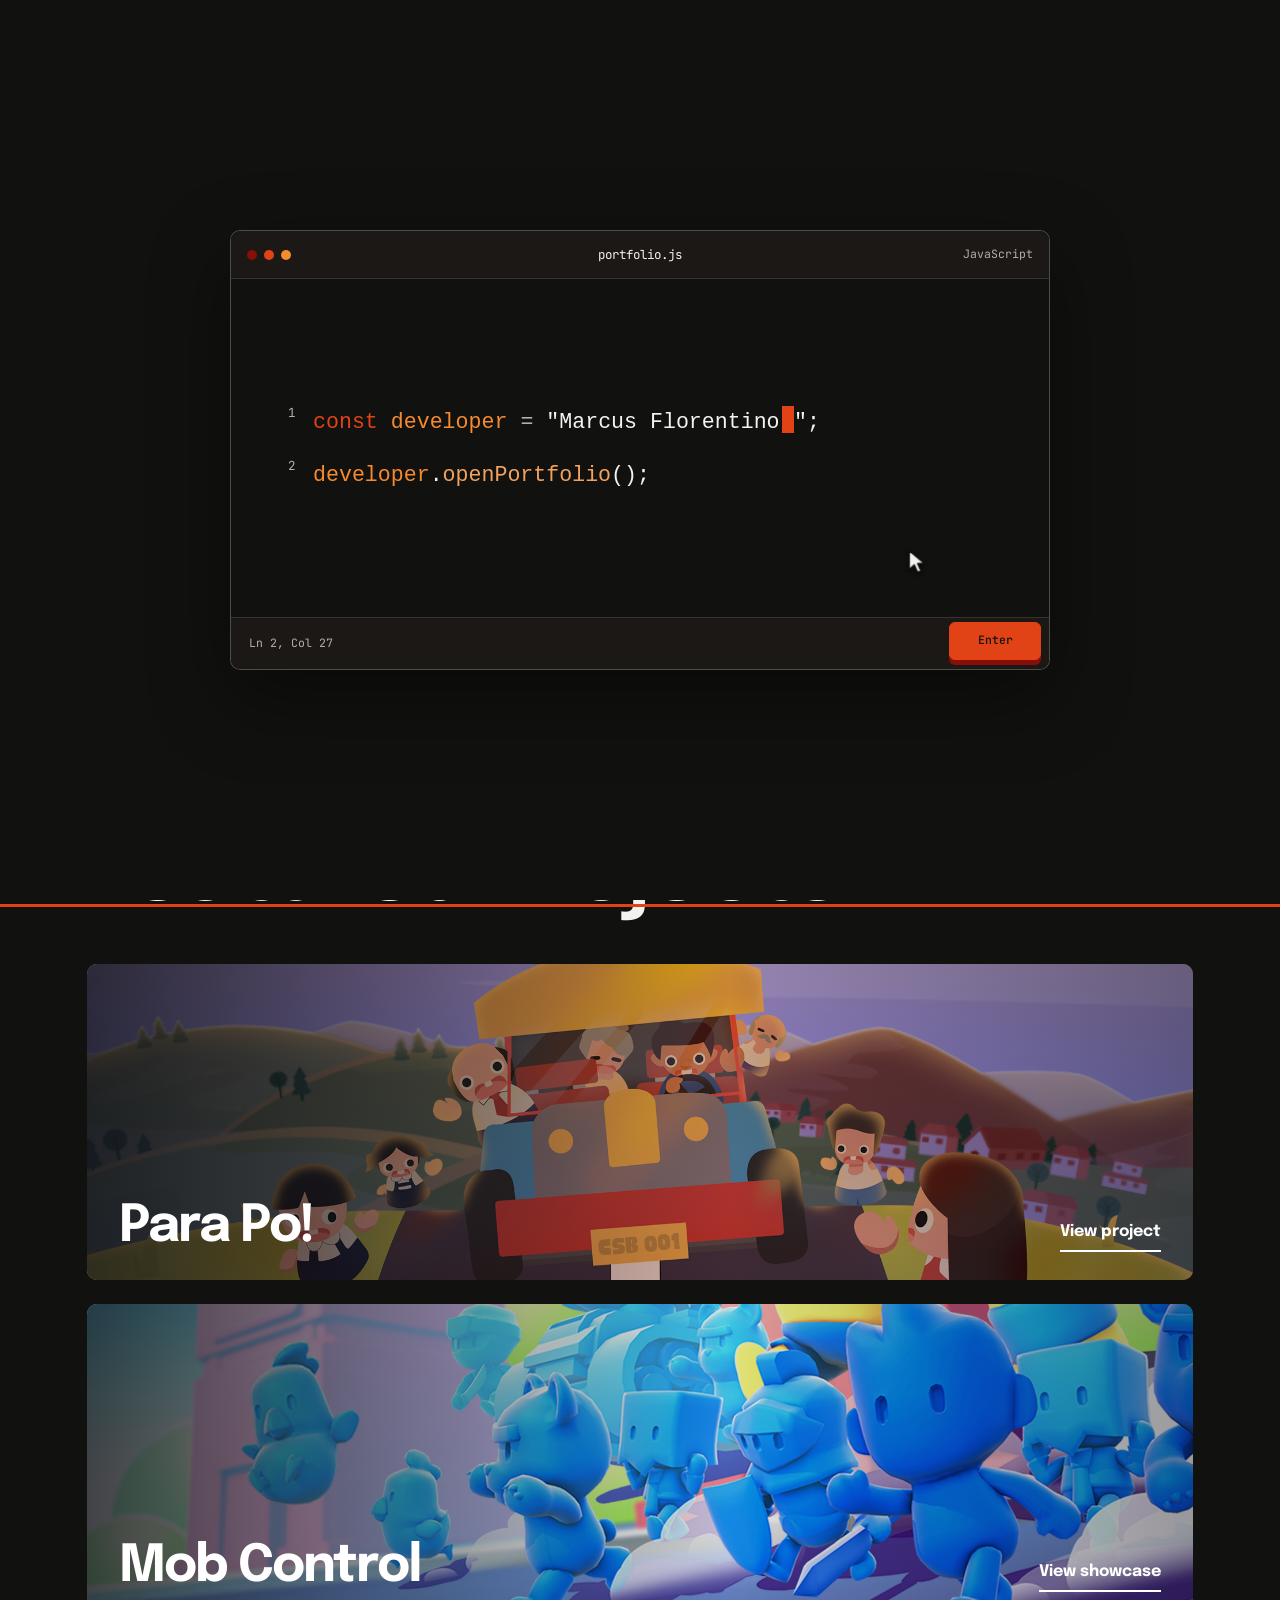
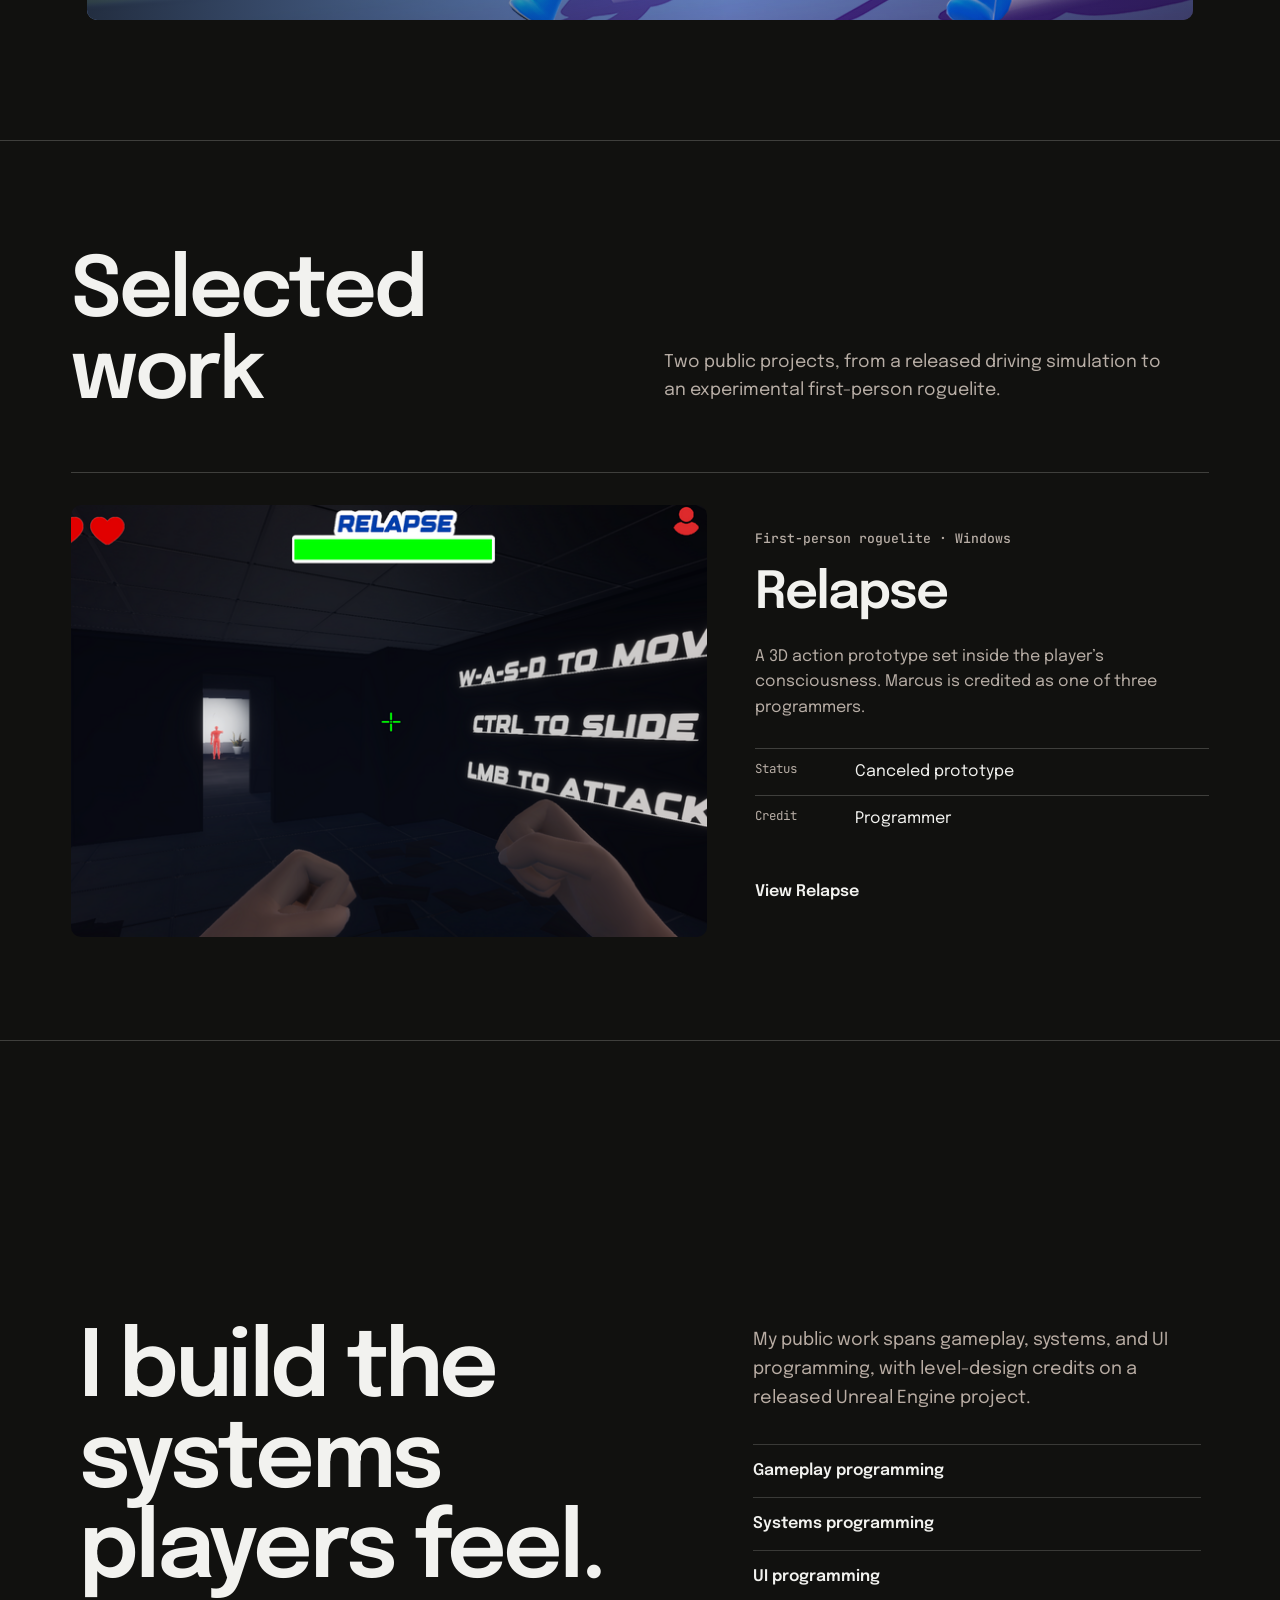
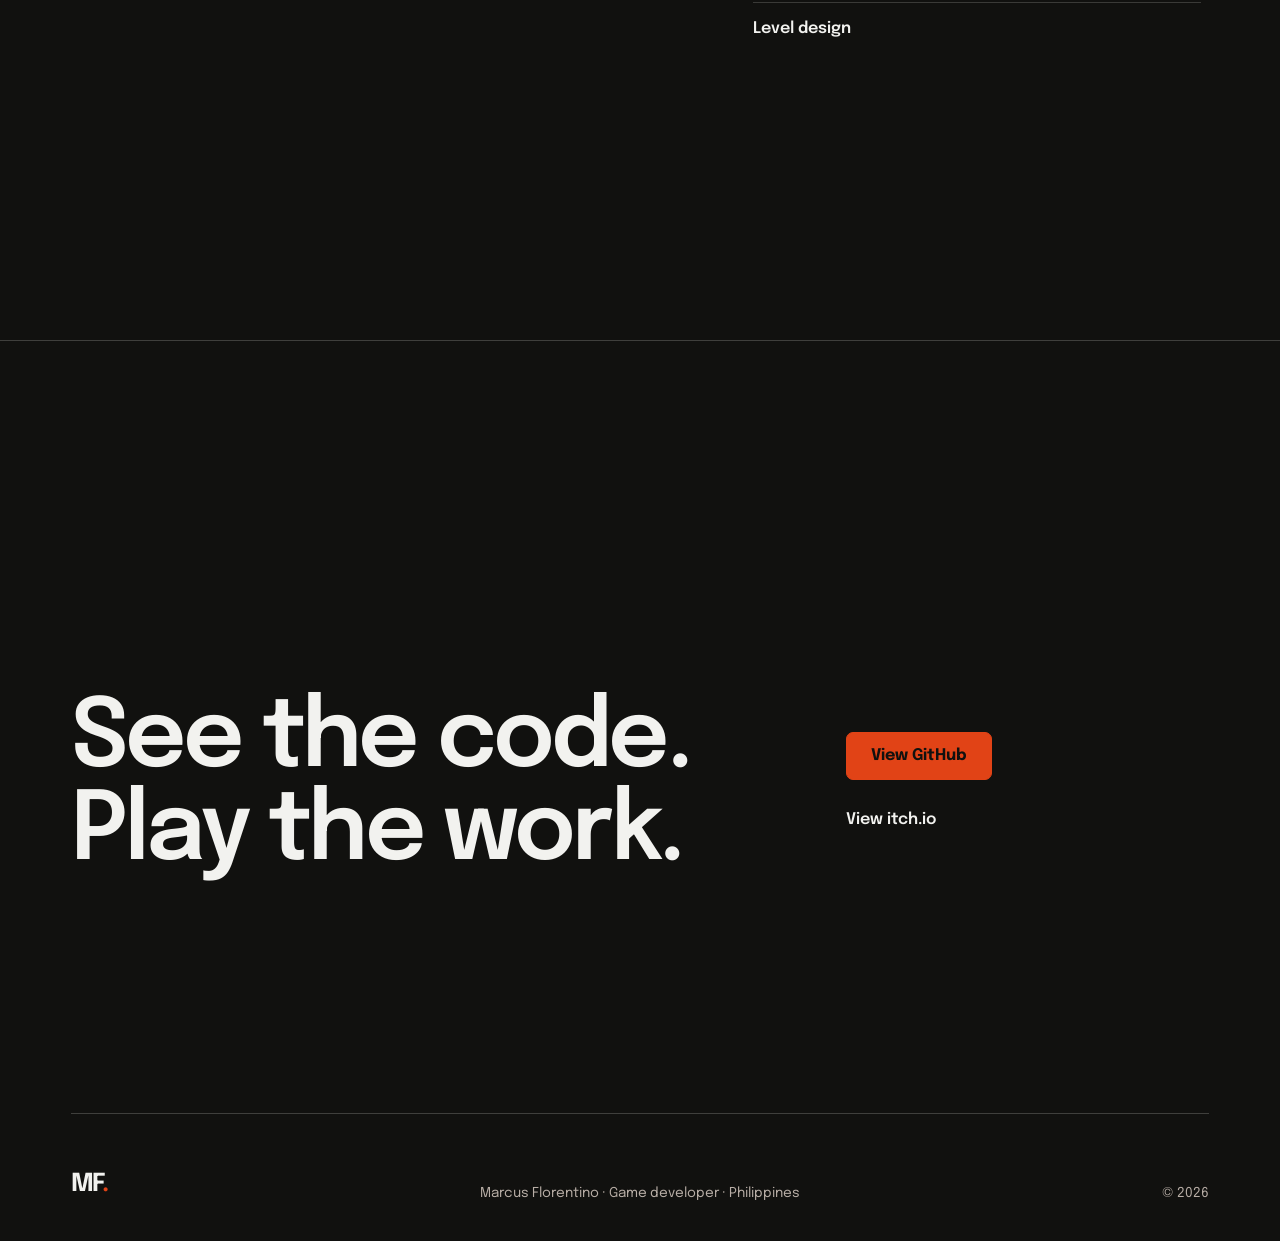
==== commit 63cb15e5: "Featured Banners and Theme Updates on going" ====
--- a/index.html
+++ b/index.html
@@ -7,7 +7,7 @@
   <meta name="description" content="Game developer Marcus Florentino’s selected work in gameplay, systems, UI programming, and level design.">
   <meta name="page-type" content="software">
   <meta name="site-kind" content="gaming">
-  <meta name="theme-color" content="#18191b">
+  <meta name="theme-color" content="#11110f">
   <meta property="og:title" content="Marcus Florentino — Game Developer">
   <meta property="og:description" content="Selected game development work across gameplay, systems, UI programming, and level design.">
   <meta property="og:type" content="website">
@@ -72,6 +72,7 @@
 
   <main id="main">
     <section class="hero" id="top" data-enter>
+      <canvas class="hero-dot-grid" data-hero-dots aria-hidden="true"></canvas>
       <div class="wrap hero-scene">
         <div class="hero-title-layer">
           <h1><span>Marcus Florentino</span><span>Game Developer</span></h1>
@@ -80,12 +81,12 @@
           <img src="images/My Portrait HD Edited.png" alt="Portrait of Marcus Florentino wearing a plain black jacket" width="3117" height="3894" fetchpriority="high">
         </figure>
         <div class="skill-orbits" role="list" aria-label="Development skills">
-          <span class="skill-callout skill-unity" role="listitem"><strong>Unity</strong><span class="skill-level">Intermediate</span></span>
+          <span class="skill-callout skill-advanced skill-unity" role="listitem"><strong>Unity</strong><span class="skill-level">Advanced</span></span>
+          <span class="skill-callout skill-advanced skill-cpp" role="listitem"><strong>C++</strong><span class="skill-level">Advanced</span></span>
+          <span class="skill-callout skill-csharp" role="listitem"><strong>C#</strong><span class="skill-level">Intermediate</span></span>
           <span class="skill-callout skill-ue4" role="listitem"><strong>UE4</strong><span class="skill-level">Intermediate</span></span>
+          <span class="skill-callout skill-git" role="listitem"><strong>Git</strong><span class="skill-level">Intermediate</span></span>
           <span class="skill-callout skill-ue5" role="listitem"><strong>UE5</strong><span class="skill-level">Intermediate</span></span>
-          <span class="skill-callout skill-git" role="listitem"><strong>Git</strong><span class="skill-level">Intermediate</span></span>
-          <span class="skill-callout skill-cpp" role="listitem"><strong>C++</strong><span class="skill-level">Intermediate</span></span>
-          <span class="skill-callout skill-csharp" role="listitem"><strong>C#</strong><span class="skill-level">Intermediate</span></span>
           <span class="skill-callout skill-luau" role="listitem"><strong>Luau</strong><span class="skill-level">Basic</span></span>
           <span class="skill-callout skill-javascript" role="listitem"><strong>JavaScript</strong><span class="skill-level">Basic</span></span>
           <span class="skill-callout skill-html" role="listitem"><strong>HTML</strong><span class="skill-level">Basic</span></span>
@@ -93,44 +94,34 @@
         </div>
         <div class="hero-bottom">
           <div class="hero-actions">
-            <a class="button" href="#work">View selected work</a>
-            <a class="text-link" href="https://github.com/FlorentinoMarcus" target="_blank" rel="noreferrer">View GitHub</a>
+            <a class="button" href="">Resume</a>
           </div>
         </div>
       </div>
     </section>
 
-    <section class="case-study" id="work" data-moment="pinned-chapters">
-      <div class="wrap case-heading">
-        <p class="kicker">Featured project</p>
-        <h2>Para Po!</h2>
-        <p>A released 3D simulation game about navigating the work and daily pressures of jeepney driving in the Philippines.</p>
-      </div>
-      <div class="case-track">
-        <div class="wrap case-stage">
-          <div class="case-copy" aria-label="Para Po project details">
-            <article class="case-step is-active" data-chapter="0">
-              <span class="chapter-index">01</span>
-              <h3>Lead programming</h3>
-              <p>Credited as lead programmer across gameplay, systems, and UI programming.</p>
-            </article>
-            <article class="case-step" data-chapter="1">
-              <span class="chapter-index">02</span>
-              <h3>Driving systems</h3>
-              <p>Pick-ups, drop-offs, fares, resource management, and unpredictable city traffic shape each route.</p>
-            </article>
-            <article class="case-step" data-chapter="2">
-              <span class="chapter-index">03</span>
-              <h3>World and level design</h3>
-              <p>Level-design work supports a colorful, recognizably Filipino setting built around the player’s route.</p>
-            </article>
-            <a class="button button-inverse" href="https://king-marcus.itch.io/para-po" target="_blank" rel="noreferrer">View Para Po!</a>
-          </div>
-          <div class="case-visual" aria-live="polite">
-            <img class="chapter-image is-active" data-image="0" src="images/para-po-01.png" alt="Para Po main menu overlooking a colorful low-poly town" width="794" height="442">
-            <img class="chapter-image" data-image="1" src="images/para-po-02.png" alt="Para Po driving gameplay and fare collection interface" width="794" height="446" loading="lazy" aria-hidden="true">
-            <img class="chapter-image" data-image="2" src="images/para-po-03.png" alt="Para Po characters outside a police station" width="794" height="421" loading="lazy" aria-hidden="true">
-          </div>
+    <section class="featured-project" id="work" aria-labelledby="featured-project-title">
+      <div class="wrap">
+        <div class="featured-heading">
+          <h2 id="featured-project-title">Featured Projects</h2>
+        </div>
+        <div class="featured-banner-list">
+          <a class="featured-banner featured-banner-para" href="para-po.html" aria-label="Open the Para Po featured project">
+            <img class="featured-banner-art" src="images/para-po-banner.png" alt="Para Po illustrated banner with a jeepney and passengers on a Philippine road" width="1920" height="1080">
+            <img class="featured-banner-logo" src="images/para-po-logo-hd.png" alt="Para Po mascot" width="1254" height="1254" loading="lazy">
+            <span class="featured-banner-label">
+              <span>Para Po!</span>
+              <span>View project</span>
+            </span>
+          </a>
+          <a class="featured-banner featured-banner-ads" href="mob-control.html" aria-label="Open the Mob Control video ad showcase">
+            <img class="featured-banner-art" src="images/mob-control-library-hero-2x.jpg" alt="Mob Control characters charging through a colorful city" width="3840" height="1240" loading="lazy">
+            <img class="featured-banner-logo" src="images/mob-control-logo.png" alt="Mob Control" width="1419" height="723" loading="lazy">
+            <span class="featured-banner-label">
+              <span>Mob Control</span>
+              <span>View showcase</span>
+            </span>
+          </a>
         </div>
       </div>
     </section>
--- a/assets/css/portfolio.css
+++ b/assets/css/portfolio.css
@@ -1,14 +1,16 @@
 :root {
-  --bg: #18191b; --surface: #222427; --ink: #eff0f1; --muted: #a9abb0;
-  --light: #f3efe7; --light-ink: #18191b; --light-muted: #5b5c5e; --accent: #ff5a36; --accent-light: #b92d0c;
-  --obsidian: #0b0e12; --graphite: #111821; --graphite-raised: #182330; --dev-accent: #65d1ff; --dev-secondary: #8294ff;
-  --line-dark: rgba(239, 240, 241, .22); --line-light: rgba(24, 25, 27, .24);
+  --bg: #11110f; --surface: #1b1815; --ink: #f2f2ef; --muted: #b8aea6;
+  --light: #11110f; --light-ink: #f2f2ef; --light-muted: #b9ada4; --accent: #e14316; --accent-hover: #f68a2e; --accent-light: #f68a2e;
+  --obsidian: #11110f; --graphite: #12100f; --graphite-raised: #211914; --dev-accent: #e14316; --dev-secondary: #870e09;
+  --line-dark: rgba(242, 242, 239, .2); --line-light: rgba(242, 242, 239, .18);
   --display: "Epilogue", system-ui, sans-serif; --mono: "JetBrains Mono", ui-monospace, monospace;
   --gutter: clamp(24px, 5.55vw, 80px); --nav: 72px; --radius: 10px;
   --ease-out: cubic-bezier(.23, 1, .32, 1); --ease-in-out: cubic-bezier(.77, 0, .175, 1);
 }
 *, *::before, *::after { box-sizing: border-box; }
 html { scroll-behavior: smooth; scroll-padding-top: var(--nav); }
+html { color-scheme: dark; scrollbar-color: var(--accent) var(--obsidian); }
+::selection { background: var(--accent); color: var(--obsidian); }
 body { margin: 0; overflow-x: hidden; background: var(--bg); color: var(--ink); font-family: var(--display); font-size: 16px; line-height: 1.6; }
 body.menu-open, body.intro-active { overflow: hidden; }
 img { display: block; width: 100%; height: 100%; object-fit: cover; }
@@ -25,59 +27,61 @@
 h3 { font-size: clamp(2rem, 4vw, 4.8rem); font-weight: 600; }
 .skip-link { position: fixed; z-index: 100; top: 10px; left: 10px; transform: translateY(-150%); padding: 10px 16px; background: var(--accent); color: var(--bg); }
 .skip-link:focus { transform: translateY(0); }
-.site-header { position: fixed; z-index: 20; top: 0; width: 100%; height: var(--nav); border-bottom: 1px solid rgba(148, 163, 184, .16); background: var(--obsidian); }
+.site-header { position: fixed; z-index: 20; top: 0; width: 100%; height: var(--nav); border-bottom: 1px solid rgba(242, 242, 239, .14); background: var(--obsidian); }
 .header-inner { height: 100%; display: flex; align-items: center; gap: 42px; }
 .brand { font-size: 1.55rem; font-weight: 700; letter-spacing: -.07em; }
 .brand span { color: var(--accent); }
 .desktop-nav { display: flex; gap: 34px; margin-left: auto; }
 .desktop-nav a, .text-link { position: relative; min-height: 44px; display: inline-flex; align-items: center; font-weight: 600; }
-.desktop-nav a::after, .text-link::after { content: ""; position: absolute; left: 0; right: 100%; bottom: 6px; height: 2px; background: var(--dev-accent); transition: right .22s ease; }
-.desktop-nav a:hover::after, .text-link:hover::after, .desktop-nav a:focus-visible::after, .text-link:focus-visible::after { right: 0; }
+.desktop-nav a { transition: color 220ms var(--ease-out); }
+.desktop-nav a::after, .text-link::after { content: ""; position: absolute; left: 0; right: 100%; bottom: 6px; height: 2px; background: var(--dev-accent); transition: right 220ms var(--ease-out); }
+.desktop-nav a:hover::after, .text-link:hover::after, .desktop-nav a:focus-visible::after, .text-link:focus-visible::after, .desktop-nav a.is-active::after { right: 0; }
+.desktop-nav a.is-active { color: var(--accent-hover); }
 .button { min-height: 48px; display: inline-flex; align-items: center; justify-content: center; padding: 12px 24px; border: 1px solid var(--accent); border-radius: 7px; background: var(--accent); color: var(--bg); font-weight: 700; line-height: 1.1; transition: transform .18s ease, background-color .18s ease; }
-.button:hover { transform: translateY(-2px); background: #ff6541; }
+.button:hover { transform: translateY(-2px); border-color: var(--accent-hover); background: var(--accent-hover); }
 .button:active { transform: translateY(1px); }
 .button-small { min-height: 44px; padding: 10px 18px; }
 .button-inverse { border-color: var(--bg); background: var(--bg); color: var(--ink); }
-.button-inverse:hover { background: #333538; }
+.button-inverse:hover { background: var(--graphite-raised); }
 .menu-toggle, .mobile-menu { display: none; }
 :focus-visible { outline: 3px solid var(--dev-accent); outline-offset: 4px; }
 .sr-only { position: absolute; width: 1px; height: 1px; padding: 0; margin: -1px; overflow: hidden; clip: rect(0, 0, 0, 0); white-space: nowrap; border: 0; }
 .intro-screen { position: fixed; z-index: 1000; inset: 0; display: grid; place-items: center; padding: 32px; overflow: hidden; perspective: 1200px; background: transparent; color: var(--ink); }
 .intro-screen.is-exiting { pointer-events: none; }
-.intro-curtain { position: absolute; z-index: 0; left: 0; width: 100%; height: 50%; background: #101113; transition: transform 620ms var(--ease-in-out); }
+.intro-curtain { position: absolute; z-index: 0; left: 0; width: 100%; height: 50%; background: var(--obsidian); transition: transform 620ms var(--ease-in-out); }
 .intro-curtain-top { top: 0; }
 .intro-curtain-bottom { bottom: 0; }
 .intro-screen.is-exiting .intro-curtain-top { transform: translateY(-100%); }
 .intro-screen.is-exiting .intro-curtain-bottom { transform: translateY(100%); }
-.intro-ide { position: relative; z-index: 2; width: min(820px, 100%); min-height: 440px; display: grid; grid-template-rows: 48px 1fr 52px; overflow: hidden; border: 1px solid rgba(239, 240, 241, .28); border-radius: 10px; background: #18191b; box-shadow: 0 28px 80px rgba(0, 0, 0, .38); animation: ide-boot 700ms var(--ease-out) both; transform-origin: 50% 18%; }
+.intro-ide { position: relative; z-index: 2; width: min(820px, 100%); min-height: 440px; display: grid; grid-template-rows: 48px 1fr 52px; overflow: hidden; border: 1px solid rgba(242, 242, 239, .26); border-radius: 10px; background: var(--bg); box-shadow: 0 28px 80px rgba(0, 0, 0, .42); animation: ide-boot 700ms var(--ease-out) both; transform-origin: 50% 18%; }
 .intro-ide::after { content: ""; position: absolute; pointer-events: none; inset: 0; border: 1px solid var(--accent); border-radius: inherit; opacity: 0; transform: scale(.985); }
 .intro-ide.is-executing::after { opacity: 1; transform: scale(1.006); transition: opacity 300ms var(--ease-out), transform 300ms var(--ease-out); }
 .intro-ide.is-window-closing { animation: mac-window-close 240ms var(--ease-out) both; }
 .intro-pointer { position: absolute; z-index: 5; top: 0; left: 0; width: 22px; height: 27px; pointer-events: none; opacity: 0; transform-origin: 2px 2px; filter: drop-shadow(0 2px 2px rgba(0, 0, 0, .55)); }
-.intro-pointer path { fill: #f4f5f6; stroke: #111214; stroke-width: 1.5; stroke-linejoin: round; }
-.intro-titlebar { display: grid; grid-template-columns: 1fr auto 1fr; align-items: center; padding: 8px 16px; border-bottom: 1px solid rgba(239, 240, 241, .12); background: #222427; }
-.intro-titlebar p { margin: 0; font-family: var(--mono); font-size: .78rem; color: #c7c9cc; }
+.intro-pointer path { fill: var(--ink); stroke: var(--obsidian); stroke-width: 1.5; stroke-linejoin: round; }
+.intro-titlebar { display: grid; grid-template-columns: 1fr auto 1fr; align-items: center; padding: 8px 16px; border-bottom: 1px solid rgba(242, 242, 239, .12); background: var(--surface); }
+.intro-titlebar p { margin: 0; font-family: var(--mono); font-size: .78rem; color: var(--ink); }
 .window-controls { display: flex; gap: 7px; }
-.window-controls span { width: 10px; height: 10px; border-radius: 50%; background: #5d6065; }
-.window-controls span:first-child { background: #ff5f57; }
-.window-controls span:nth-child(2) { background: #febc2e; }
-.window-controls span:last-child { background: #28c840; }
-.intro-language { justify-self: end; font-family: var(--mono); font-size: .72rem; color: #989ba0; }
+.window-controls span { width: 10px; height: 10px; border-radius: 50%; background: var(--muted); }
+.window-controls span:first-child { background: var(--dev-secondary); }
+.window-controls span:nth-child(2) { background: var(--accent); }
+.window-controls span:last-child { background: var(--accent-hover); }
+.intro-language { justify-self: end; font-family: var(--mono); font-size: .72rem; color: var(--muted); }
 .intro-editor { display: grid; grid-template-columns: 44px minmax(0, 1fr); align-content: center; column-gap: 18px; row-gap: 14px; padding: 56px clamp(20px, 5vw, 56px) 56px 20px; }
 .intro-editor pre { min-width: 0; margin: 0; overflow: visible; font-family: var(--mono); font-size: clamp(.9rem, 2.5vw, 1.35rem); line-height: 1.7; white-space: pre; }
-.line-number { color: #979a9f; font-family: var(--mono); font-size: .78rem; line-height: 1.7; text-align: right; }
-.token-keyword { color: #ff7b5c; }
-.token-variable { color: #e9d8a6; }
-.token-operator { color: #a9abb0; }
-.token-string { color: #9bd18b; }
-.token-function { color: #79b8ff; }
+.line-number { color: var(--muted); font-family: var(--mono); font-size: .78rem; line-height: 1.7; text-align: right; }
+.token-keyword { color: var(--accent); }
+.token-variable { color: var(--accent-hover); }
+.token-operator { color: var(--muted); }
+.token-string { color: var(--ink); }
+.token-function { color: #f3a25d; }
 .intro-runline { opacity: 1; transform: none; }
 .typing-cursor { display: inline-block; width: .58em; height: 1.25em; margin-left: 2px; vertical-align: -.22em; background: var(--accent); animation: cursor-blink 700ms steps(1, end) infinite; }
-.intro-statusbar { display: flex; align-items: center; justify-content: space-between; padding: 7px 8px 7px 18px; border-top: 1px solid rgba(239, 240, 241, .12); background: #222427; color: #989ba0; font-family: var(--mono); font-size: .72rem; }
-.intro-enter { min-width: 92px; min-height: 38px; border: 1px solid #5f6267; border-radius: 6px; background: #2b2d31; color: #a3a6ab; font-family: var(--mono); font-weight: 500; transition: transform 140ms var(--ease-out), background-color 180ms ease, color 180ms ease, border-color 180ms ease; }
-.intro-enter.is-ready { border-color: var(--accent); background: var(--accent); color: #18191b; cursor: pointer; transform: translateY(-3px); box-shadow: 0 5px 0 #9b2b13; }
-.intro-enter.is-ready:active, .intro-enter.is-pressing { transform: translateY(3px) scale(.96); box-shadow: 0 0 0 #9b2b13; background: #ff7353; }
-.intro-hint { position: absolute; z-index: 2; right: 24px; bottom: 18px; margin: 0; color: #989ba0; font-family: var(--mono); font-size: .72rem; transition: opacity 140ms var(--ease-out); }
+.intro-statusbar { display: flex; align-items: center; justify-content: space-between; padding: 7px 8px 7px 18px; border-top: 1px solid rgba(242, 242, 239, .12); background: var(--surface); color: var(--muted); font-family: var(--mono); font-size: .72rem; }
+.intro-enter { min-width: 92px; min-height: 38px; border: 1px solid #665b54; border-radius: 6px; background: var(--graphite-raised); color: var(--muted); font-family: var(--mono); font-weight: 500; transition: transform 140ms var(--ease-out), background-color 180ms ease, color 180ms ease, border-color 180ms ease; }
+.intro-enter.is-ready { border-color: var(--accent); background: var(--accent); color: var(--obsidian); cursor: pointer; transform: translateY(-3px); box-shadow: 0 5px 0 var(--dev-secondary); }
+.intro-enter.is-ready:active, .intro-enter.is-pressing { transform: translateY(3px) scale(.96); box-shadow: 0 0 0 var(--dev-secondary); background: var(--accent-hover); }
+.intro-hint { position: absolute; z-index: 2; right: 24px; bottom: 18px; margin: 0; color: var(--muted); font-family: var(--mono); font-size: .72rem; transition: opacity 140ms var(--ease-out); }
 .intro-screen.is-closing-ide .intro-hint { opacity: 0; }
 body.intro-active [data-enter] .hero-title-layer, body.intro-active [data-enter] .hero-person img, body.intro-active [data-enter] .skill-callout, body.intro-active [data-enter] .hero-bottom { animation-play-state: paused; }
 @keyframes ide-boot {
@@ -90,24 +94,27 @@
   to { opacity: 0; transform: translateY(18px) scale(.94); }
 }
 @keyframes cursor-blink { 0%, 48% { opacity: 1; } 49%, 100% { opacity: 0; } }
-.hero { position: relative; height: calc(var(--nav) + 28px + var(--hero-scaled-height, 638px)); padding: 0; overflow: hidden; background: linear-gradient(90deg, transparent 27%, rgba(24, 35, 48, .62) 43%, rgba(24, 35, 48, .62) 57%, transparent 73%), linear-gradient(125deg, rgba(130, 148, 255, .07), transparent 38%), linear-gradient(235deg, rgba(101, 209, 255, .08), transparent 38%), linear-gradient(135deg, #0b0e12 0%, #111821 52%, #0b1218 100%); }
-.hero-scene { position: absolute; top: calc(var(--nav) + 12px); left: 50%; width: 1280px; max-width: none; height: 638px; margin: 0 0 0 -640px; transform: scale(var(--hero-scale, 1)); transform-origin: top center; }
+.hero { position: relative; height: calc(var(--nav) + 12px + var(--hero-scaled-height, 638px) + var(--hero-overhang, 48px) + var(--hero-edge-space, 76px)); padding: 0; overflow: hidden; background: radial-gradient(ellipse 34% 72% at 50% 52%, rgba(9, 10, 8, .82) 0%, rgba(9, 10, 8, .48) 48%, transparent 82%), radial-gradient(ellipse 72% 82% at 106% -8%, rgba(158, 12, 5, .92) 0%, rgba(122, 8, 4, .62) 38%, rgba(91, 7, 4, .28) 58%, transparent 76%), radial-gradient(ellipse 72% 82% at -6% 108%, rgba(178, 17, 5, .9) 0%, rgba(132, 9, 4, .64) 38%, rgba(92, 7, 4, .3) 58%, transparent 76%), linear-gradient(135deg, #090a08 0%, #11110f 52%, #0d0b09 100%); }
+.hero-dot-grid { position: absolute; z-index: 0; inset: 0; width: 100%; height: 100%; pointer-events: none; opacity: .88; }
+.hero-scene { position: absolute; z-index: 1; top: calc(var(--nav) + 12px); left: 50%; width: 1280px; max-width: none; height: 638px; margin: 0 0 0 -640px; transform: scale(var(--hero-scale, 1)); transform-origin: top center; }
 .hero-title-layer { position: absolute; z-index: 1; top: 10%; right: -2%; left: -2%; pointer-events: none; }
 .hero-title-layer h1 { margin: 0; font-size: 5rem; line-height: .9; text-align: center; text-transform: uppercase; }
 .hero-title-layer h1 span { display: block; color: var(--ink); }
 .hero-title-layer h1 span:last-child { color: var(--dev-accent); }
-.hero-person { position: absolute; z-index: 2; bottom: -48px; left: 50%; width: 520px; height: 558px; margin: 0; pointer-events: none; transform: translateX(-50%); }
-.hero-person img { object-fit: contain; object-position: center bottom; image-rendering: auto; }
+.hero-person { position: absolute; z-index: 2; bottom: -68px; left: 50%; width: 536px; height: 574px; margin: 0; isolation: isolate; pointer-events: none; transform: translateX(-50%); }
+.hero-person::before { content: ""; position: absolute; z-index: 0; inset: 15% -16% 4%; background: radial-gradient(ellipse at 50% 44%, rgba(242, 242, 239, .07) 0%, rgba(242, 242, 239, .025) 40%, transparent 72%); filter: blur(20px); }
+.hero-person img { position: relative; z-index: 1; object-fit: contain; object-position: center bottom; image-rendering: auto; filter: drop-shadow(0 30px 38px rgba(0, 0, 0, .3)); -webkit-mask-image: linear-gradient(to bottom, #000 0%, #000 76%, rgba(0, 0, 0, .94) 82%, rgba(0, 0, 0, .5) 91%, transparent 100%); mask-image: linear-gradient(to bottom, #000 0%, #000 76%, rgba(0, 0, 0, .94) 82%, rgba(0, 0, 0, .5) 91%, transparent 100%); }
 .skill-orbits { position: absolute; z-index: 3; inset: 0; }
 .skill-callout { --pill-rgb: 101, 209, 255; --pill-alpha: .12; position: absolute; z-index: 3; width: 132px; min-height: 56px; display: inline-flex; flex-direction: column; align-items: center; justify-content: center; gap: 4px; padding: 8px 14px; border: 1px solid rgba(var(--pill-rgb), .42); border-radius: 999px; background: linear-gradient(rgba(var(--pill-rgb), var(--pill-alpha)), rgba(var(--pill-rgb), var(--pill-alpha))), rgba(11, 14, 18, .88); color: #f4f7fa; text-align: center; white-space: nowrap; box-shadow: 0 10px 24px rgba(0, 0, 0, .24); }
+.skill-advanced { --pill-rgb: 98, 230, 181; --pill-alpha: .15; }
 .skill-callout strong { display: block; font-size: .86rem; line-height: 1; }
 .skill-level { display: block; color: rgba(var(--pill-rgb), .96); font-family: var(--mono); font-size: .7rem; font-weight: 500; line-height: 1; letter-spacing: .01em; }
 .skill-unity { top: 34%; left: calc(50% - 241px); }
-.skill-ue4 { top: 34%; left: calc(50% + 109px); }
-.skill-git { top: 45.5%; left: calc(50% - 291px); }
-.skill-ue5 { top: 45.5%; left: calc(50% + 159px); }
-.skill-cpp { top: 57%; left: calc(50% - 311px); }
-.skill-csharp { top: 57%; left: calc(50% + 179px); }
+.skill-ue4 { top: 45.5%; left: calc(50% + 159px); }
+.skill-git { top: 57%; left: calc(50% - 311px); }
+.skill-ue5 { top: 57%; left: calc(50% + 179px); }
+.skill-cpp { top: 34%; left: calc(50% + 109px); }
+.skill-csharp { top: 45.5%; left: calc(50% - 291px); }
 .skill-luau { --pill-rgb: 130, 148, 255; --pill-alpha: .1; top: 68.5%; left: calc(50% - 286px); }
 .skill-javascript { --pill-rgb: 130, 148, 255; --pill-alpha: .1; top: 68.5%; left: calc(50% + 154px); }
 .skill-html { --pill-rgb: 130, 148, 255; --pill-alpha: .1; top: 80%; left: calc(50% - 241px); }
@@ -120,9 +127,9 @@
 [data-enter] .hero-title-layer { animation: hero-title-in 700ms var(--ease-out) 80ms both; }
 [data-enter] .hero-person img { transform-origin: center bottom; animation: hero-portrait-in 760ms var(--ease-out) 160ms both; }
 [data-enter] .skill-callout { animation: hero-pill-in 420ms var(--ease-out) var(--pill-delay, 260ms) both, skill-idle 8s var(--ease-in-out) var(--idle-delay, 1800ms) infinite both; }
-[data-enter] .skill-unity, [data-enter] .skill-ue4 { --pill-delay: 260ms; --idle-delay: 1800ms; }
-[data-enter] .skill-git, [data-enter] .skill-ue5 { --pill-delay: 310ms; --idle-delay: 1920ms; }
-[data-enter] .skill-cpp, [data-enter] .skill-csharp { --pill-delay: 355ms; --idle-delay: 2020ms; }
+[data-enter] .skill-unity, [data-enter] .skill-cpp { --pill-delay: 260ms; --idle-delay: 1800ms; }
+[data-enter] .skill-csharp, [data-enter] .skill-ue4 { --pill-delay: 310ms; --idle-delay: 1920ms; }
+[data-enter] .skill-git, [data-enter] .skill-ue5 { --pill-delay: 355ms; --idle-delay: 2020ms; }
 [data-enter] .skill-luau, [data-enter] .skill-javascript { --pill-delay: 395ms; --idle-delay: 2100ms; }
 [data-enter] .skill-html, [data-enter] .skill-css { --pill-delay: 430ms; --idle-delay: 2160ms; }
 [data-enter] .hero-bottom { animation: hero-actions-in 520ms var(--ease-out) 360ms both; }
@@ -150,10 +157,127 @@
 .case-step h3 { margin-bottom: 12px; font-size: clamp(1.6rem, 2.5vw, 2.6rem); letter-spacing: -.045em; }
 .case-step p { max-width: 380px; margin-bottom: 0; color: var(--light-muted); }
 .case-copy .button { align-self: flex-start; margin-top: 18px; }
-.case-visual { position: relative; height: min(68vh, 680px); overflow: hidden; border-radius: var(--radius); background: #d9d7d2; }
+.case-visual { position: relative; height: min(68vh, 680px); overflow: hidden; border-radius: var(--radius); background: var(--surface); }
 .chapter-image { position: absolute; inset: 0; opacity: 0; transform: scale(1.02); transition: opacity .42s ease, transform .7s ease; }
 .chapter-image.is-active { opacity: 1; transform: scale(1); }
+.featured-project { min-height: 100svh; display: grid; align-items: start; padding: var(--hero-edge-space, 76px) 16px 120px; background: var(--light); color: var(--light-ink); }
+.featured-heading { margin-bottom: 44px; }
+.featured-heading h2 { max-width: 900px; margin: 0; font-size: clamp(3.2rem, 7vw, 6rem); white-space: nowrap; }
+.featured-banner-list { display: grid; gap: 24px; }
+.featured-banner { position: relative; display: block; aspect-ratio: 3.5 / 1; overflow: hidden; border-radius: var(--radius); background: var(--dev-secondary); color: #fff; isolation: isolate; }
+.featured-banner img, .featured-banner video { --featured-image-y: 8%; position: absolute; z-index: 0; top: -36%; right: 0; left: 0; width: 100%; height: 136%; object-fit: cover; object-position: center bottom; transform: translateY(var(--featured-image-y)) scale(1); transform-origin: center 58%; transition: transform 420ms var(--ease-out), filter 220ms ease; }
+.featured-banner-ads { background: var(--graphite-raised); }
+.featured-banner-ads .featured-banner-art { --featured-image-y: 0%; top: 0; height: 100%; object-position: center 52%; filter: saturate(1.02) contrast(1.02); transition: transform 260ms var(--ease-out), filter 220ms ease; }
+.featured-banner-ads .featured-banner-logo { z-index: 2; top: 50%; right: auto; left: 50%; width: min(34%, 430px); height: auto; object-fit: contain; opacity: 0; transform: translate(-50%, -50%) scale(.96); filter: drop-shadow(0 14px 28px rgba(15, 23, 42, .42)); transition: opacity 200ms ease, transform 240ms var(--ease-out); }
+.featured-banner-para .featured-banner-logo { z-index: 2; top: 50%; right: auto; left: 50%; width: min(24%, 300px); height: auto; object-fit: contain; opacity: 0; transform: translate(-50%, -50%) scale(.96); filter: drop-shadow(0 14px 28px rgba(21, 13, 22, .38)); transition: opacity 200ms ease, transform 240ms var(--ease-out); }
+.featured-banner::after { content: ""; position: absolute; z-index: 1; inset: 0; background: linear-gradient(90deg, rgba(11, 14, 18, .78), rgba(11, 14, 18, .12) 58%, rgba(11, 14, 18, .42)); pointer-events: none; }
+.featured-banner-label { position: absolute; z-index: 2; right: 32px; bottom: 28px; left: 32px; display: flex; align-items: end; justify-content: space-between; gap: 24px; }
+.featured-banner-label span:first-child { font-size: clamp(2rem, 4vw, 4.5rem); font-weight: 700; line-height: .95; letter-spacing: -.04em; }
+.featured-banner-label span:last-child { padding-bottom: 5px; border-bottom: 2px solid currentColor; font-weight: 700; }
+.featured-banner:focus-visible img, .featured-banner:focus-visible video { transform: translateY(var(--featured-image-y)) scale(1.07); filter: saturate(1.08); transition-duration: 0ms; }
+@media (hover: hover) and (pointer: fine) {
+  .featured-banner:hover img, .featured-banner:hover video { transform: translateY(var(--featured-image-y)) scale(1.07); filter: saturate(1.08); }
+  .featured-banner-ads:hover .featured-banner-logo { opacity: 1; transform: translate(-50%, -50%) scale(1); filter: drop-shadow(0 14px 28px rgba(15, 23, 42, .42)); }
+  .featured-banner-para:hover .featured-banner-logo { opacity: 1; transform: translate(-50%, -50%) scale(1); filter: drop-shadow(0 14px 28px rgba(21, 13, 22, .38)); }
+}
+.featured-banner-ads:focus-visible .featured-banner-logo { opacity: 1; transform: translate(-50%, -50%) scale(1); filter: drop-shadow(0 14px 28px rgba(15, 23, 42, .42)); }
+.featured-banner-para:focus-visible .featured-banner-logo { opacity: 1; transform: translate(-50%, -50%) scale(1); filter: drop-shadow(0 14px 28px rgba(21, 13, 22, .38)); }
+.ads-page { background: var(--obsidian); }
+.ads-hero { padding: calc(var(--nav) + 88px) 8px 0; background: var(--obsidian); color: var(--ink); }
+.ads-hero-layout { display: grid; grid-template-columns: 7fr 5fr; gap: 48px; align-items: end; padding-bottom: 72px; }
+.ads-hero h1 { margin: 0; font-size: clamp(4.5rem, 10vw, 8rem); line-height: .82; color: var(--ink); white-space: normal; }
+.ads-hero-layout > p { max-width: 560px; margin: 0 0 4px; color: var(--muted); font-size: clamp(1.05rem, 1.5vw, 1.25rem); }
+.ad-type-strip { overflow-x: auto; padding-block: 8px; border-top: 1px solid var(--line-dark); border-bottom: 1px solid var(--line-dark); scrollbar-width: thin; }
+.ad-type-strip .wrap { display: flex; min-width: max-content; }
+.ad-type-strip span { display: flex; align-items: center; min-height: 64px; padding: 0 28px; border-right: 1px solid var(--line-dark); color: var(--muted); font-size: .82rem; font-weight: 600; }
+.ad-type-strip span:first-child { padding-left: 0; }
+.ad-type-strip .is-current { color: var(--dev-accent); }
+.mob-control-section { padding: 112px 0 120px; overflow: hidden; background: var(--light); color: var(--light-ink); }
+.mob-control-section .meta-line { color: var(--accent-light); }
+.mob-control-heading { display: grid; grid-template-columns: 7fr 5fr; gap: 48px; align-items: end; margin-bottom: 64px; }
+.mob-control-heading h2 { margin: 0; font-size: clamp(3.5rem, 8vw, 6rem); white-space: normal; }
+.mob-control-heading > p { max-width: 520px; margin: 0 0 8px; color: var(--light-muted); }
+.ad-carousel { --slide-width: min(34vw, 410px); outline: none; }
+.ad-carousel:focus-visible .ad-slide.is-active .ad-video-shell { outline: 3px solid var(--accent-light); outline-offset: 6px; }
+.ad-carousel-viewport { overflow: visible; }
+.ad-carousel-track { --carousel-index: 1; display: flex; gap: clamp(18px, 3vw, 40px); width: max-content; transform: translateX(calc(50vw - (var(--slide-width) / 2) - (var(--carousel-index) * (var(--slide-width) + clamp(18px, 3vw, 40px))))); transition: transform 620ms var(--ease-out); }
+.ad-slide { width: var(--slide-width); flex: 0 0 var(--slide-width); transform: scale(.9); transition: transform 620ms var(--ease-out); }
+.ad-slide .ad-video-shell { opacity: .42; transition: opacity 350ms ease; }
+.ad-slide.is-active { transform: scale(1); }
+.ad-slide.is-active .ad-video-shell { opacity: 1; }
+.ad-video-shell { aspect-ratio: 9 / 16; overflow: hidden; border-radius: var(--radius); background: #08090b; box-shadow: 0 24px 70px rgba(24,25,27,.22); }
+.ad-video-shell video { display: block; width: 100%; height: 100%; object-fit: contain; background: #08090b; }
+.ad-slide > p { display: flex; justify-content: space-between; gap: 20px; margin: 18px 0 0; font-family: var(--mono); font-size: .78rem; }
+.ad-slide > p span { color: var(--light-muted); }
+.ad-carousel-controls { display: flex; align-items: center; justify-content: center; gap: 24px; margin-top: 40px; }
+.ad-carousel-controls button { width: 52px; height: 52px; display: grid; place-items: center; padding: 0; border: 1px solid var(--light-ink); border-radius: 50%; background: transparent; color: var(--light-ink); cursor: pointer; transition: background-color 180ms ease, color 180ms ease, transform 180ms ease; }
+.ad-carousel-controls button:hover { background: var(--light-ink); color: var(--light); transform: scale(1.06); }
+.ad-carousel-controls button:active { transform: scale(.96); }
+.ad-carousel-controls svg { width: 22px; fill: none; stroke: currentColor; stroke-width: 1.8; stroke-linecap: round; stroke-linejoin: round; }
+.ad-carousel-controls p { min-width: 48px; margin: 0; color: var(--light-muted); font-family: var(--mono); font-size: .78rem; text-align: center; }
+.project-page { background: var(--light); color: var(--light-ink); }
+.project-page .site-header { color: var(--ink); }
+.project-page main { overflow: hidden; }
+.project-page h1, .project-page h2 { white-space: nowrap; }
+.project-hero { padding: calc(var(--nav) + 76px) 16px 120px; background: var(--obsidian); color: var(--ink); }
+.project-hero-heading { display: grid; grid-template-columns: 7fr 5fr; gap: 48px; align-items: end; margin-bottom: 48px; }
+.project-hero-heading h1 { margin: 0; font-size: clamp(4.5rem, 9vw, 6rem); color: var(--ink); }
+.project-hero-summary { max-width: 560px; margin: 0 0 8px; color: var(--muted); font-size: 1.08rem; }
+.project-hero-video { width: min(calc(100% - (2 * var(--gutter))), 1280px); }
+.gameplay-section, .roles-section, .awards-section { padding: 120px 16px; }
+.project-section-heading { display: grid; grid-template-columns: 5fr 7fr; gap: clamp(48px, 8vw, 112px); align-items: start; margin-bottom: 64px; }
+.project-section-heading h2 { max-width: 900px; margin: 0; font-size: clamp(3.2rem, 7vw, 6rem); }
+.project-section-heading p { max-width: 660px; margin: 8px 0 0; color: var(--light-muted); font-size: clamp(1.08rem, 1.4vw, 1.24rem); line-height: 1.72; }
+.video-frame { position: relative; aspect-ratio: 16 / 9; overflow: hidden; border-radius: var(--radius); background: #08090b; }
+.video-frame iframe { position: absolute; inset: 0; width: 100%; height: 100%; border: 0; }
+.gameplay-section { background: var(--light); color: var(--light-ink); }
+.gameplay-section .project-section-heading { display: block; max-width: none; margin-bottom: 24px; }
+.gameplay-section .project-section-heading p { max-width: none; margin: 28px 0 0; }
+.gameplay-carousel-shell { position: relative; color: var(--ink); }
+.gameplay-carousel-footer { display: grid; justify-items: center; gap: 12px; min-height: 112px; padding-top: 8px; color: var(--light-muted); font-family: var(--mono); font-size: .72rem; letter-spacing: .03em; text-transform: uppercase; }
+.gameplay-carousel-footer p { margin: 0; }
+.gameplay-carousel-actions { display: flex; align-items: center; justify-content: center; gap: 18px; }
+.gameplay-carousel-meta { width: min(100%, 440px); display: grid; grid-template-columns: minmax(0, 1fr) 64px; align-items: center; gap: 24px; padding-top: 12px; border-top: 1px solid var(--line-light); }
+.gameplay-carousel-caption { min-width: 0; overflow: hidden; color: var(--ink); text-overflow: ellipsis; white-space: nowrap; }
+.gameplay-carousel-count { width: 64px; justify-self: end; color: var(--light-muted); text-align: right; font-variant-numeric: tabular-nums; }
+.gameplay-carousel-count b { color: var(--accent-hover); font-weight: 500; }
+.gameplay-carousel-controls { display: flex; gap: 8px; }
+.gameplay-carousel-controls button { width: 44px; height: 44px; display: grid; place-items: center; padding: 0; border: 1px solid var(--line-light); border-radius: 50%; background: transparent; color: var(--ink); cursor: pointer; transition: border-color 180ms ease, background-color 180ms ease, color 180ms ease, transform 180ms ease; }
+.gameplay-carousel-controls button:hover { border-color: var(--accent-hover); background: var(--accent-hover); color: var(--obsidian); transform: scale(1.05); }
+.gameplay-carousel-controls button:active { transform: scale(.94); }
+.gameplay-carousel-controls svg { width: 20px; fill: none; stroke: currentColor; stroke-width: 1.8; stroke-linecap: round; stroke-linejoin: round; }
+.gameplay-carousel { position: relative; min-width: 0; height: clamp(340px, 32vw, 460px); overflow: hidden; cursor: grab; touch-action: pan-y; user-select: none; perspective: 1400px; -webkit-mask-image: linear-gradient(90deg, transparent 0, #000 7%, #000 93%, transparent 100%); mask-image: linear-gradient(90deg, transparent 0, #000 7%, #000 93%, transparent 100%); }
+.gameplay-carousel::before, .gameplay-carousel::after { content: ""; position: absolute; z-index: 4; top: 0; bottom: 0; width: 13%; pointer-events: none; }
+.gameplay-carousel::before { left: 0; background: linear-gradient(90deg, var(--light) 0%, rgba(17, 17, 15, .94) 34%, transparent 100%); }
+.gameplay-carousel::after { right: 0; background: linear-gradient(270deg, var(--light) 0%, rgba(17, 17, 15, .94) 34%, transparent 100%); }
+.gameplay-carousel.is-dragging { cursor: grabbing; }
+.gameplay-carousel-track { position: absolute; inset: 0; }
+.gameplay-slide { position: absolute; z-index: var(--slide-z, 1); top: 50%; left: 50%; width: 56%; aspect-ratio: 16 / 9; margin: 0; overflow: hidden; border-radius: 12px; background: var(--surface); opacity: var(--slide-opacity, 1); box-shadow: 0 24px 68px rgba(0, 0, 0, .38); transform: translate3d(calc(-50% + var(--slide-x, 0px) + var(--drag-shift, 0px)), calc(-50% + var(--slide-y, 0px)), var(--slide-depth, 0px)) rotateZ(var(--slide-tilt, 0deg)) rotateY(var(--slide-rotate, 0deg)) scale(var(--slide-scale, 1)); transform-origin: var(--slide-origin, center); transition: transform 620ms var(--ease-out), opacity 240ms var(--ease-out), filter 240ms ease; will-change: transform; }
+.gameplay-slide.is-portal-jump { opacity: 0; transition: none; }
+.gameplay-carousel.is-dragging .gameplay-slide { transition: opacity 180ms ease, filter 180ms ease; }
+.gameplay-slide:not(.is-active) { filter: saturate(.72) brightness(.7); }
+.gameplay-slide img { pointer-events: none; transform: scale(1.1) translateX(calc(var(--image-shift, 0%) + var(--image-drag, 0px))); transition: transform 700ms var(--ease-out); will-change: transform; }
+.gameplay-carousel.is-dragging .gameplay-slide img { transition: none; }
+.gameplay-slide figcaption { position: absolute; width: 1px; height: 1px; overflow: hidden; clip: rect(0 0 0 0); white-space: nowrap; }
+.roles-heading { display: grid; gap: 44px; }
+.roles-icon { width: min(240px, 72%); height: 250px; justify-self: center; object-fit: contain; filter: drop-shadow(0 22px 28px rgba(0, 0, 0, .28)); }
+.roles-section { background: var(--bg); color: var(--ink); }
+.roles-grid { display: grid; grid-template-columns: 5fr 7fr; gap: clamp(56px, 9vw, 132px); align-items: start; }
+.roles-grid h2, .awards-layout h2 { margin: 0; font-size: clamp(3rem, 7vw, 6rem); }
+.roles-list { margin: 0; padding: 0; list-style: none; border-top: 1px solid var(--line-dark); }
+.roles-list li { padding: 22px 0; border-bottom: 1px solid var(--line-dark); font-size: clamp(1.3rem, 2.2vw, 2rem); font-weight: 600; letter-spacing: -.025em; }
+.awards-section { background: var(--light); color: var(--light-ink); }
+.awards-layout h2 { margin-bottom: 48px; }
+.awards-list { margin: 0; padding: 0; list-style: none; border-top: 1px solid var(--line-light); }
+.awards-list li { display: grid; grid-template-columns: minmax(0, 1fr) minmax(140px, .55fr); gap: 24px; padding: 22px 0; border-bottom: 1px solid var(--line-light); }
+.awards-list strong { font-size: 1.05rem; line-height: 1.35; }
+.awards-list span { color: var(--light-muted); font-size: .9rem; line-height: 1.5; }
+.awards-action { display: flex; justify-content: center; margin-top: 48px; }
+.project-footer { padding: 32px 8px; background: var(--obsidian); color: var(--ink); }
+.project-footer .wrap { display: flex; align-items: center; justify-content: space-between; gap: 32px; }
+.project-footer p { margin: 0; color: var(--muted); font-size: .85rem; }
 .project-section { min-height: 100svh; padding: 112px 0 80px; }
+main > section + section, body > footer { border-top: 1px solid var(--line-dark); }
 .split-heading { display: grid; grid-template-columns: 1fr 1fr; gap: 48px; margin-bottom: 56px; }
 .split-heading h2 { margin: 0; font-size: clamp(3rem, 6.5vw, 6.5rem); }
 .split-heading p { max-width: 500px; align-self: end; margin-bottom: 12px; color: var(--muted); font-size: 1.1rem; }
@@ -189,6 +313,8 @@
   .project-section { min-height: auto; }
   .project-row { grid-template-columns: 1fr; }
   .project-media { height: 48vw; }
+  .gameplay-carousel { height: clamp(340px, 44vw, 460px); }
+  .roles-grid { grid-template-columns: 1fr; }
 }
 @media (max-width: 700px) {
   :root { --gutter: 24px; --nav: 64px; }
@@ -206,9 +332,55 @@
   .menu-toggle[aria-expanded="true"] span:last-child { transform: translateY(-4px) rotate(-45deg); }
   .mobile-menu { position: fixed; inset: var(--nav) 0 0; display: flex; flex-direction: column; padding: 32px 24px; background: var(--obsidian); }
   .mobile-menu[hidden] { display: none; }
-  .mobile-menu a { display: flex; align-items: center; min-height: 64px; border-bottom: 1px solid var(--line-dark); font-size: 1.5rem; font-weight: 600; }
+  .mobile-menu a { position: relative; display: flex; align-items: center; min-height: 64px; border-bottom: 1px solid var(--line-dark); font-size: 1.5rem; font-weight: 600; transition: color 220ms var(--ease-out); }
+  .mobile-menu a::after { content: ""; position: absolute; right: 100%; bottom: -1px; left: 0; height: 2px; background: var(--accent); transition: right 220ms var(--ease-out); }
+  .mobile-menu a.is-active { color: var(--accent-hover); }
+  .mobile-menu a.is-active::after { right: 0; }
   h1 { font-size: clamp(2.8rem, 13.8vw, 4.1rem); }
   .media-corner { display: none; }
+  .featured-project { min-height: auto; padding: var(--hero-edge-space, 48px) 8px 72px; }
+  .featured-heading { margin-bottom: 32px; }
+  .project-section-heading { grid-template-columns: 1fr; gap: 20px; margin-bottom: 32px; }
+  .featured-heading h2 { font-size: clamp(2.25rem, 10vw, 3.4rem); }
+  .project-section-heading p { margin: 0; }
+  .featured-banner { aspect-ratio: 2.1 / 1; }
+  .featured-banner img { --featured-image-y: 5%; top: -60%; height: 160%; object-position: center bottom; transform: translateY(var(--featured-image-y)); }
+  .featured-banner-ads .featured-banner-art { top: 0; height: 100%; object-position: 58% center; transform: none; }
+  .featured-banner-ads .featured-banner-logo { top: 50%; right: auto; left: 50%; width: 48%; height: auto; transform: translate(-50%, -50%) scale(.96); }
+  .featured-banner-para .featured-banner-logo { top: 50%; right: auto; left: 50%; width: 34%; height: auto; transform: translate(-50%, -50%) scale(.96); }
+  .featured-banner-label { right: 18px; bottom: 16px; left: 18px; }
+  .featured-banner-label span:last-child { font-size: .85rem; }
+  .project-hero { padding: calc(var(--nav) + 48px) 8px 80px; }
+  .project-hero-heading { margin-bottom: 32px; }
+  .project-hero-heading { grid-template-columns: 1fr; gap: 20px; }
+  .project-hero-heading h1 { font-size: clamp(3.8rem, 20vw, 5.2rem); }
+  .project-hero-summary { margin: 0; }
+  .project-hero-video { width: 100%; }
+  .gameplay-section, .roles-section, .awards-section { padding: 80px 8px; }
+  .project-section-heading h2, .roles-grid h2 { font-size: clamp(2.8rem, 13vw, 4rem); }
+  .awards-layout h2 { font-size: clamp(1.65rem, 7.3vw, 3rem); }
+  .gameplay-section .project-section-heading { margin-bottom: 28px; }
+  .gameplay-section .project-section-heading p { margin-top: 20px; }
+  .gameplay-carousel-shell { margin-inline: calc(-1 * (var(--gutter) - 8px)); }
+  .gameplay-carousel { height: min(72vw, 300px); -webkit-mask-image: linear-gradient(90deg, transparent 0, #000 4%, #000 96%, transparent 100%); mask-image: linear-gradient(90deg, transparent 0, #000 4%, #000 96%, transparent 100%); }
+  .gameplay-slide { width: 80%; }
+  .gameplay-carousel-footer { min-height: 112px; padding: 8px 14px 0; font-size: .7rem; }
+  .gameplay-carousel-meta { width: min(100%, 320px); }
+  .gameplay-carousel-controls button { width: 40px; height: 40px; }
+  .roles-grid { gap: 36px; }
+  .roles-heading { grid-template-columns: 1fr; }
+  .awards-list li { grid-template-columns: 1fr; gap: 6px; }
+  .awards-action .button { width: min(100%, 320px); }
+  .project-footer .wrap { align-items: flex-start; flex-direction: column; }
+  .ads-hero { padding-top: calc(var(--nav) + 64px); }
+  .ads-hero-layout, .mob-control-heading { grid-template-columns: 1fr; gap: 28px; }
+  .ads-hero-layout { padding-bottom: 48px; }
+  .ads-hero h1 { font-size: clamp(5rem, 27vw, 8rem); }
+  .ad-type-strip span { min-height: 58px; padding-inline: 20px; }
+  .mob-control-section { padding: 80px 0; }
+  .mob-control-heading { margin-bottom: 44px; }
+  .ad-carousel { --slide-width: min(76vw, 360px); }
+  .ad-carousel-controls { margin-top: 28px; }
   .case-study { min-height: auto; padding-bottom: 80px; }
   .case-heading { min-height: auto; display: block; padding-top: 88px; padding-bottom: 48px; }
   .case-heading h2 { font-size: 4.2rem; }
@@ -236,12 +408,10 @@
 }
 @media (prefers-reduced-motion: reduce) {
   html { scroll-behavior: auto; }
-  *, *::before, *::after { animation-duration: .01ms !important; animation-iteration-count: 1 !important; transition-duration: .01ms !important; }
-  .intro-curtain { transition-delay: 0ms; }
-  .intro-ide { animation-name: intro-fade; transform: none; }
-  .intro-pointer { display: none; }
-  .intro-ide.is-window-closing { transform: none; }
-  [data-enter] .hero-title-layer, [data-enter] .hero-person img, [data-enter] .skill-callout, [data-enter] .hero-bottom { animation-name: hero-fade !important; animation-delay: 0ms !important; }
-}
-@keyframes intro-fade { from { opacity: 0; } }
-@keyframes hero-fade { from { opacity: 0; } }
+  .desktop-nav a, .desktop-nav a::after, .mobile-menu a, .mobile-menu a::after { transition: none; }
+  .featured-banner img, .featured-banner:hover img, .featured-banner:focus-visible img { transform: translateY(var(--featured-image-y)); transition: filter 160ms ease; }
+  .featured-banner-ads .featured-banner-logo, .featured-banner-ads:hover .featured-banner-logo, .featured-banner-ads:focus-visible .featured-banner-logo { transform: translate(-50%, -50%); transition: opacity 160ms ease; }
+  .featured-banner-para .featured-banner-logo, .featured-banner-para:hover .featured-banner-logo, .featured-banner-para:focus-visible .featured-banner-logo { transform: translate(-50%, -50%); transition: opacity 160ms ease; }
+  .ad-carousel-track, .ad-slide { transition: none; }
+  .gameplay-slide { transition: none; }
+}
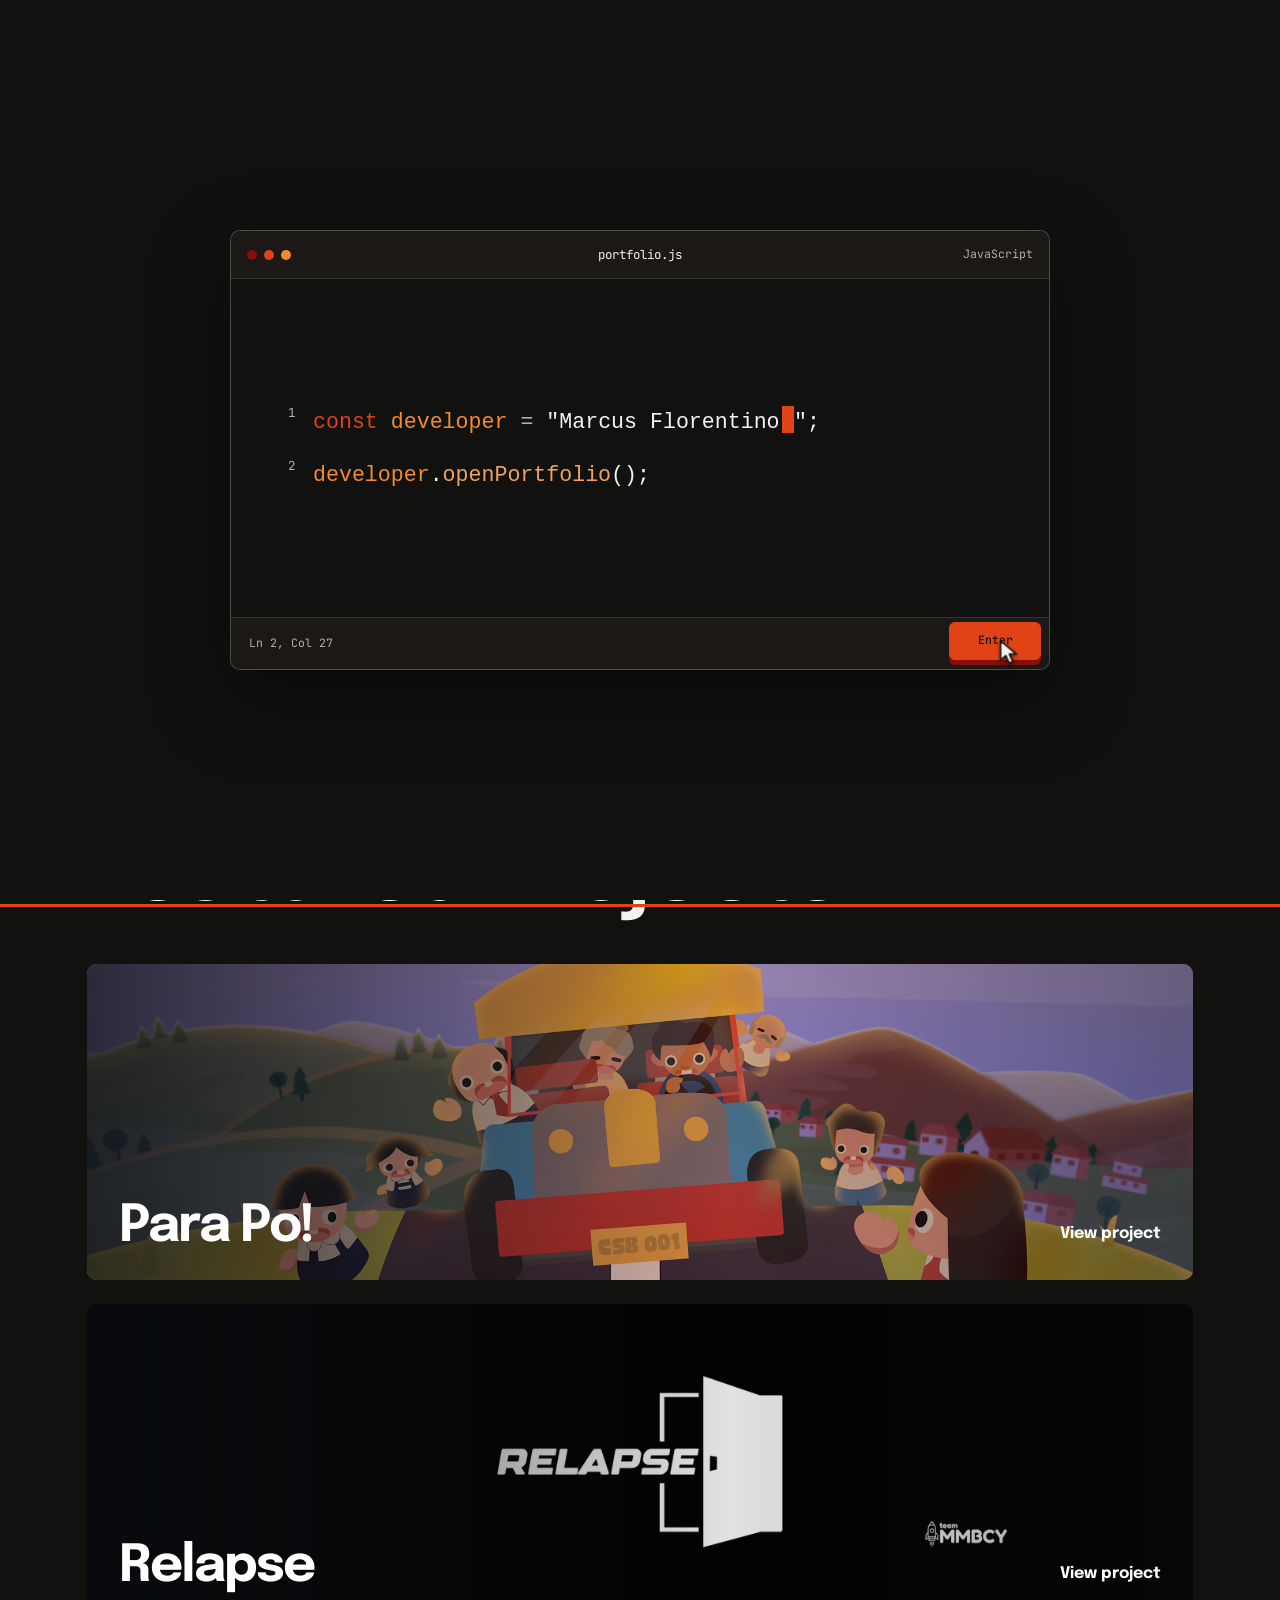
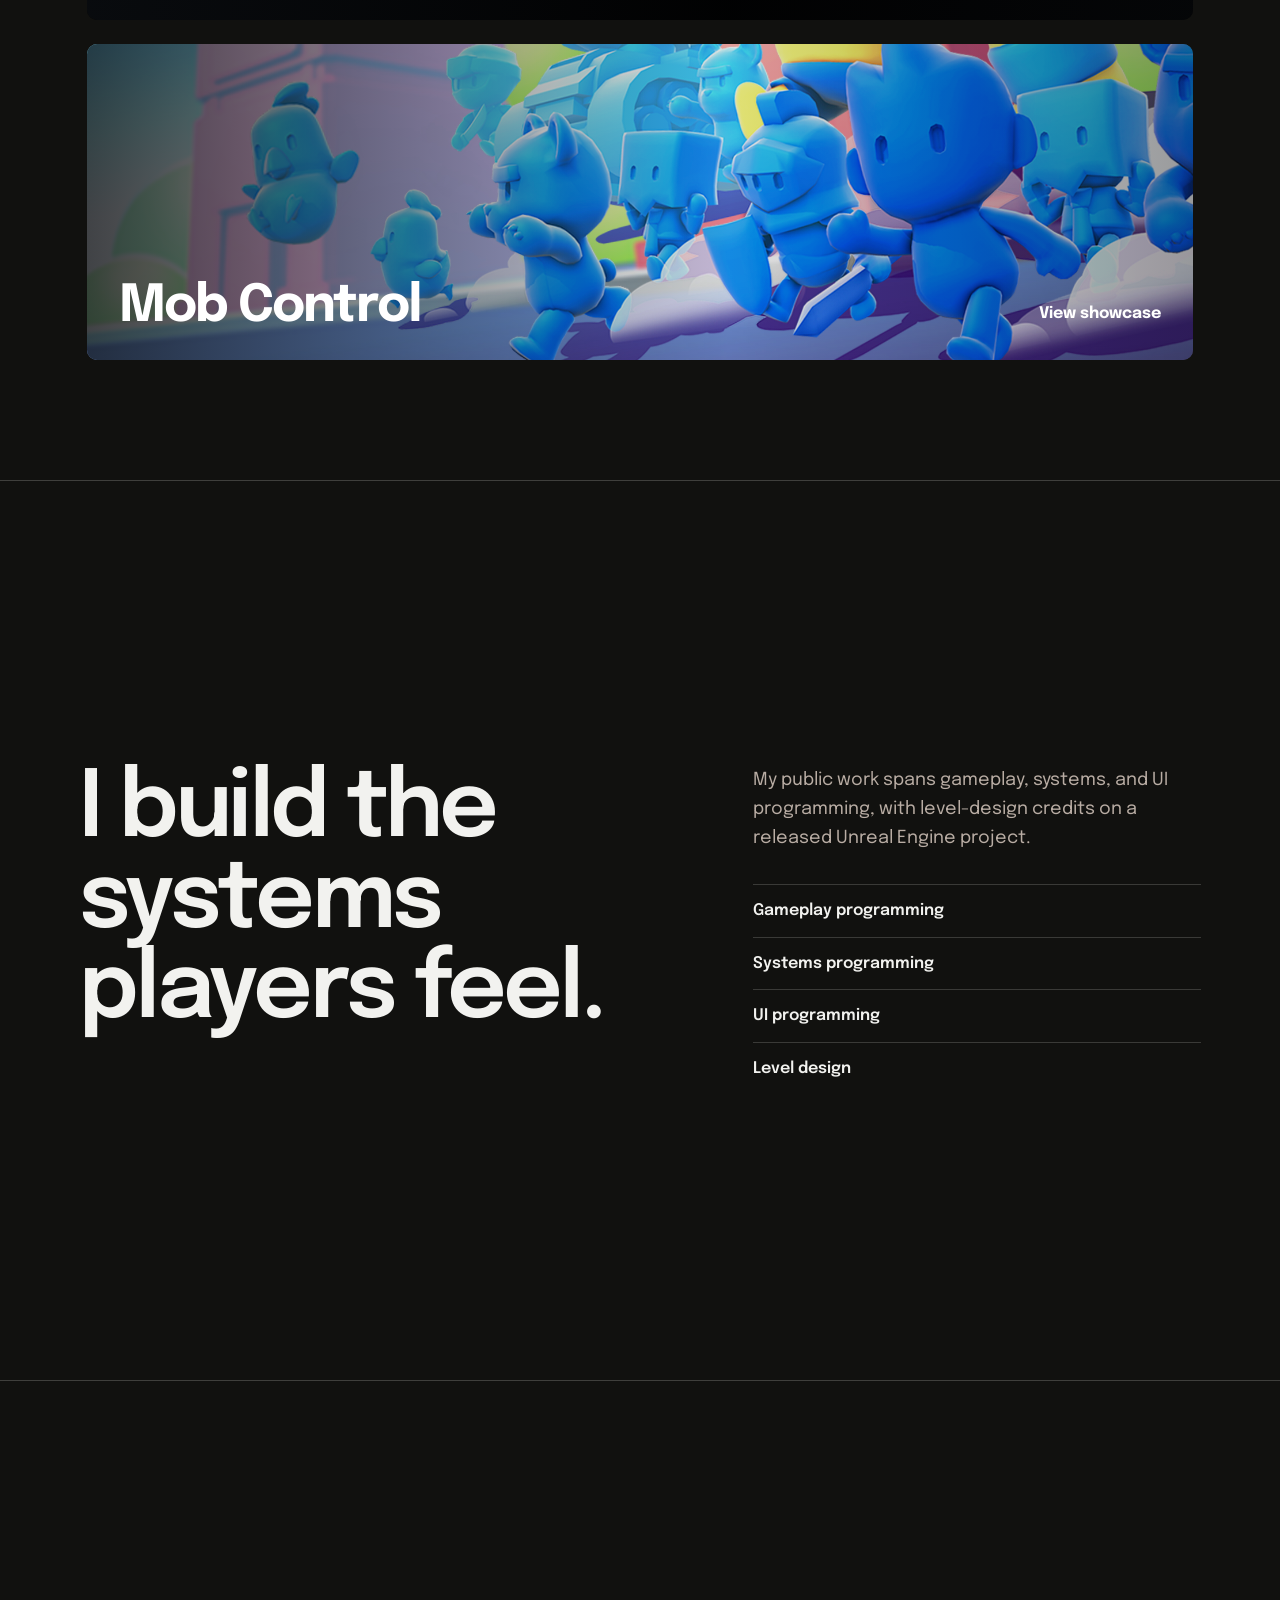
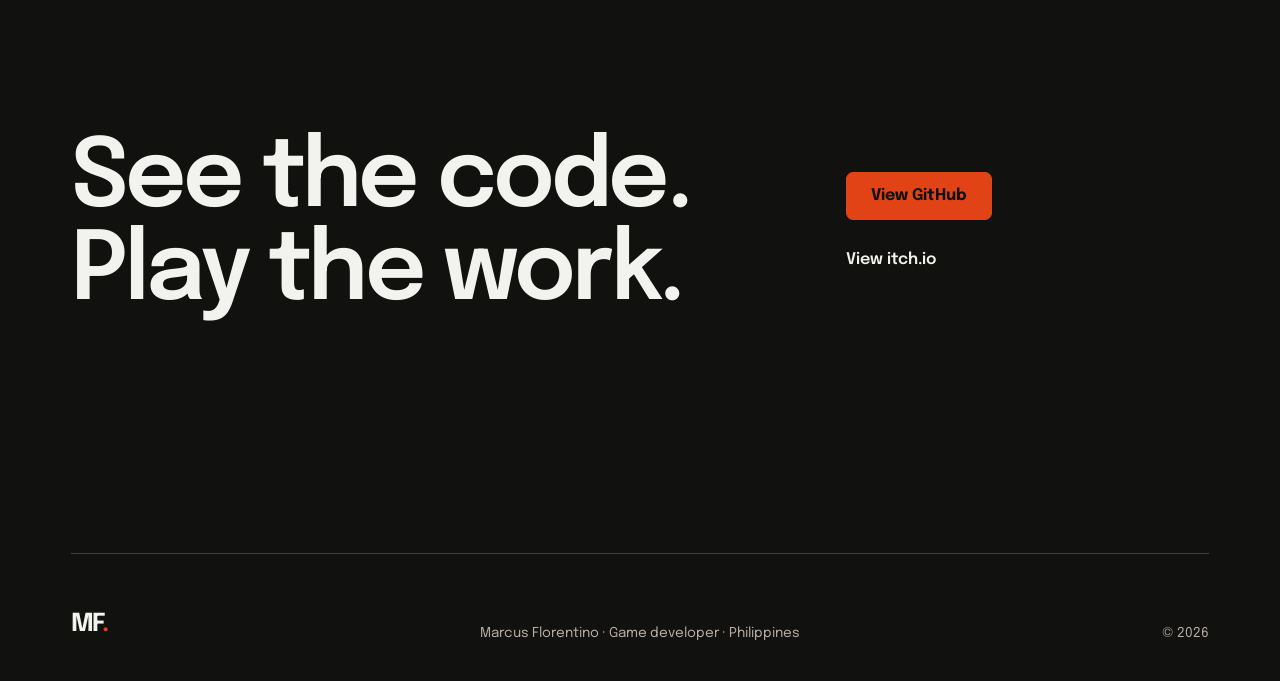
==== commit 6a996c1c: "Para Po, Mob Control and Relapse Featured banners and pages" ====
--- a/index.html
+++ b/index.html
@@ -11,9 +11,9 @@
   <meta property="og:title" content="Marcus Florentino — Game Developer">
   <meta property="og:description" content="Selected game development work across gameplay, systems, UI programming, and level design.">
   <meta property="og:type" content="website">
-  <meta property="og:image" content="images/para-po-02.png">
+  <meta property="og:image" content="images/para-po/para-po-02.png">
   <meta name="twitter:card" content="summary_large_image">
-  <link rel="icon" href="images/favicon.svg" type="image/svg+xml">
+  <link rel="icon" href="images/shared/favicon.svg" type="image/svg+xml">
   <link rel="preconnect" href="https://fonts.googleapis.com">
   <link rel="preconnect" href="https://fonts.gstatic.com" crossorigin>
   <link href="https://fonts.googleapis.com/css2?family=Epilogue:wght@400..700&family=JetBrains+Mono:wght@400..500&display=swap" rel="stylesheet">
@@ -78,7 +78,7 @@
           <h1><span>Marcus Florentino</span><span>Game Developer</span></h1>
         </div>
         <figure class="hero-person">
-          <img src="images/My Portrait HD Edited.png" alt="Portrait of Marcus Florentino wearing a plain black jacket" width="3117" height="3894" fetchpriority="high">
+          <img src="images/home/portrait.png" alt="Portrait of Marcus Florentino wearing a plain black jacket" width="3117" height="3894" fetchpriority="high">
         </figure>
         <div class="skill-orbits" role="list" aria-label="Development skills">
           <span class="skill-callout skill-advanced skill-unity" role="listitem"><strong>Unity</strong><span class="skill-level">Advanced</span></span>
@@ -107,46 +107,30 @@
         </div>
         <div class="featured-banner-list">
           <a class="featured-banner featured-banner-para" href="para-po.html" aria-label="Open the Para Po featured project">
-            <img class="featured-banner-art" src="images/para-po-banner.png" alt="Para Po illustrated banner with a jeepney and passengers on a Philippine road" width="1920" height="1080">
-            <img class="featured-banner-logo" src="images/para-po-logo-hd.png" alt="Para Po mascot" width="1254" height="1254" loading="lazy">
+            <img class="featured-banner-art" src="images/para-po/para-po-banner.png" alt="Para Po illustrated banner with a jeepney and passengers on a Philippine road" width="1920" height="1080">
+            <img class="featured-banner-logo" src="images/para-po/para-po-logo-hd.png" alt="Para Po mascot" width="1254" height="1254" loading="lazy">
             <span class="featured-banner-label">
               <span>Para Po!</span>
               <span>View project</span>
             </span>
           </a>
+          <a class="featured-banner featured-banner-relapse" href="relapse.html" aria-label="Open the Relapse featured project">
+            <img class="featured-banner-art" src="images/relapse/relapse-banner.png" alt="Relapse logo beside an open doorway on a black background" width="960" height="400" loading="lazy">
+            <span class="featured-banner-logo" role="img" aria-label="Relapse"></span>
+            <span class="featured-banner-label">
+              <span>Relapse</span>
+              <span>View project</span>
+            </span>
+          </a>
           <a class="featured-banner featured-banner-ads" href="mob-control.html" aria-label="Open the Mob Control video ad showcase">
-            <img class="featured-banner-art" src="images/mob-control-library-hero-2x.jpg" alt="Mob Control characters charging through a colorful city" width="3840" height="1240" loading="lazy">
-            <img class="featured-banner-logo" src="images/mob-control-logo.png" alt="Mob Control" width="1419" height="723" loading="lazy">
+            <img class="featured-banner-art" src="images/mob-control/mob-control-library-hero-2x.jpg" alt="Mob Control characters charging through a colorful city" width="3840" height="1240" loading="lazy">
+            <img class="featured-banner-logo" src="images/mob-control/mob-control-logo.png" alt="Mob Control" width="1419" height="723" loading="lazy">
             <span class="featured-banner-label">
               <span>Mob Control</span>
               <span>View showcase</span>
             </span>
           </a>
         </div>
-      </div>
-    </section>
-
-    <section class="project-section" aria-labelledby="selected-title">
-      <div class="wrap">
-        <div class="section-heading split-heading">
-          <h2 id="selected-title">Selected work</h2>
-          <p>Two public projects, from a released driving simulation to an experimental first-person roguelite.</p>
-        </div>
-        <article class="project-row">
-          <a class="project-media media-link" href="https://mjlenomta.itch.io/relapse" target="_blank" rel="noreferrer" aria-label="View Relapse on itch.io">
-            <img src="images/relapse-01.png" alt="Relapse first-person gameplay in a dark interior" width="794" height="436" loading="lazy">
-          </a>
-          <div class="project-copy">
-            <p class="meta-line">First-person roguelite · Windows</p>
-            <h3>Relapse</h3>
-            <p>A 3D action prototype set inside the player’s consciousness. Marcus is credited as one of three programmers.</p>
-            <dl class="project-facts">
-              <div><dt>Status</dt><dd>Canceled prototype</dd></div>
-              <div><dt>Credit</dt><dd>Programmer</dd></div>
-            </dl>
-            <a class="text-link" href="https://mjlenomta.itch.io/relapse" target="_blank" rel="noreferrer">View Relapse</a>
-          </div>
-        </article>
       </div>
     </section>
 
--- a/assets/css/portfolio.css
+++ b/assets/css/portfolio.css
@@ -94,7 +94,8 @@
   to { opacity: 0; transform: translateY(18px) scale(.94); }
 }
 @keyframes cursor-blink { 0%, 48% { opacity: 1; } 49%, 100% { opacity: 0; } }
-.hero { position: relative; height: calc(var(--nav) + 12px + var(--hero-scaled-height, 638px) + var(--hero-overhang, 48px) + var(--hero-edge-space, 76px)); padding: 0; overflow: hidden; background: radial-gradient(ellipse 34% 72% at 50% 52%, rgba(9, 10, 8, .82) 0%, rgba(9, 10, 8, .48) 48%, transparent 82%), radial-gradient(ellipse 72% 82% at 106% -8%, rgba(158, 12, 5, .92) 0%, rgba(122, 8, 4, .62) 38%, rgba(91, 7, 4, .28) 58%, transparent 76%), radial-gradient(ellipse 72% 82% at -6% 108%, rgba(178, 17, 5, .9) 0%, rgba(132, 9, 4, .64) 38%, rgba(92, 7, 4, .3) 58%, transparent 76%), linear-gradient(135deg, #090a08 0%, #11110f 52%, #0d0b09 100%); }
+.hero, .ads-hero { background: radial-gradient(ellipse 34% 72% at 50% 52%, rgba(9, 10, 8, .82) 0%, rgba(9, 10, 8, .48) 48%, transparent 82%), radial-gradient(ellipse 72% 82% at 106% -8%, rgba(158, 12, 5, .92) 0%, rgba(122, 8, 4, .62) 38%, rgba(91, 7, 4, .28) 58%, transparent 76%), radial-gradient(ellipse 72% 82% at -6% 108%, rgba(178, 17, 5, .9) 0%, rgba(132, 9, 4, .64) 38%, rgba(92, 7, 4, .3) 58%, transparent 76%), linear-gradient(135deg, #090a08 0%, #11110f 52%, #0d0b09 100%); }
+.hero { position: relative; height: calc(var(--nav) + 12px + var(--hero-scaled-height, 638px) + var(--hero-overhang, 48px) + var(--hero-edge-space, 76px)); padding: 0; overflow: hidden; }
 .hero-dot-grid { position: absolute; z-index: 0; inset: 0; width: 100%; height: 100%; pointer-events: none; opacity: .88; }
 .hero-scene { position: absolute; z-index: 1; top: calc(var(--nav) + 12px); left: 50%; width: 1280px; max-width: none; height: 638px; margin: 0 0 0 -640px; transform: scale(var(--hero-scale, 1)); transform-origin: top center; }
 .hero-title-layer { position: absolute; z-index: 1; top: 10%; right: -2%; left: -2%; pointer-events: none; }
@@ -164,39 +165,49 @@
 .featured-heading { margin-bottom: 44px; }
 .featured-heading h2 { max-width: 900px; margin: 0; font-size: clamp(3.2rem, 7vw, 6rem); white-space: nowrap; }
 .featured-banner-list { display: grid; gap: 24px; }
-.featured-banner { position: relative; display: block; aspect-ratio: 3.5 / 1; overflow: hidden; border-radius: var(--radius); background: var(--dev-secondary); color: #fff; isolation: isolate; }
+.featured-banner { position: relative; display: block; aspect-ratio: 3.5 / 1; overflow: hidden; border-radius: var(--radius); background: var(--dev-secondary); color: #fff; isolation: isolate; transition: transform 240ms var(--ease-out); }
 .featured-banner img, .featured-banner video { --featured-image-y: 8%; position: absolute; z-index: 0; top: -36%; right: 0; left: 0; width: 100%; height: 136%; object-fit: cover; object-position: center bottom; transform: translateY(var(--featured-image-y)) scale(1); transform-origin: center 58%; transition: transform 420ms var(--ease-out), filter 220ms ease; }
 .featured-banner-ads { background: var(--graphite-raised); }
 .featured-banner-ads .featured-banner-art { --featured-image-y: 0%; top: 0; height: 100%; object-position: center 52%; filter: saturate(1.02) contrast(1.02); transition: transform 260ms var(--ease-out), filter 220ms ease; }
+.featured-banner-relapse { background: #000; }
+.featured-banner-relapse .featured-banner-art { --featured-image-y: 0%; top: 0; height: 100%; object-fit: contain; object-position: center; }
+.featured-banner-relapse .featured-banner-logo { position: absolute; z-index: 2; top: 50%; right: auto; left: 50%; display: block; width: min(24%, 300px); height: auto; background: #000 url("../../images/relapse/relapse-icon.png") center / auto 114% no-repeat; opacity: 0; transform: translate(-50%, -50%) scale(.96); filter: drop-shadow(0 14px 28px rgba(0, 0, 0, .5)); transition: opacity 200ms ease, transform 240ms var(--ease-out); }
 .featured-banner-ads .featured-banner-logo { z-index: 2; top: 50%; right: auto; left: 50%; width: min(34%, 430px); height: auto; object-fit: contain; opacity: 0; transform: translate(-50%, -50%) scale(.96); filter: drop-shadow(0 14px 28px rgba(15, 23, 42, .42)); transition: opacity 200ms ease, transform 240ms var(--ease-out); }
-.featured-banner-para .featured-banner-logo { z-index: 2; top: 50%; right: auto; left: 50%; width: min(24%, 300px); height: auto; object-fit: contain; opacity: 0; transform: translate(-50%, -50%) scale(.96); filter: drop-shadow(0 14px 28px rgba(21, 13, 22, .38)); transition: opacity 200ms ease, transform 240ms var(--ease-out); }
+.featured-banner-para .featured-banner-logo { z-index: 2; top: 50%; right: auto; left: 50%; width: min(24%, 300px); height: auto; object-fit: contain; opacity: 0; transform: translate(-50%, -50%) scale(.96); filter: drop-shadow(1px 0 0 rgba(255, 255, 255, .9)) drop-shadow(-1px 0 0 rgba(255, 255, 255, .9)) drop-shadow(0 1px 0 rgba(255, 255, 255, .9)) drop-shadow(0 -1px 0 rgba(255, 255, 255, .9)) drop-shadow(0 14px 28px rgba(21, 13, 22, .38)); transition: opacity 200ms ease, transform 240ms var(--ease-out); }
+.featured-banner-para .featured-banner-logo, .featured-banner-relapse .featured-banner-logo { width: min(24%, 300px); height: auto; aspect-ratio: 1; box-sizing: border-box; object-fit: cover; object-position: center; border-radius: 12%; }
+.featured-banner-relapse .featured-banner-logo { border: 2px solid rgba(255, 255, 255, .85); }
 .featured-banner::after { content: ""; position: absolute; z-index: 1; inset: 0; background: linear-gradient(90deg, rgba(11, 14, 18, .78), rgba(11, 14, 18, .12) 58%, rgba(11, 14, 18, .42)); pointer-events: none; }
 .featured-banner-label { position: absolute; z-index: 2; right: 32px; bottom: 28px; left: 32px; display: flex; align-items: end; justify-content: space-between; gap: 24px; }
 .featured-banner-label span:first-child { font-size: clamp(2rem, 4vw, 4.5rem); font-weight: 700; line-height: .95; letter-spacing: -.04em; }
-.featured-banner-label span:last-child { padding-bottom: 5px; border-bottom: 2px solid currentColor; font-weight: 700; }
-.featured-banner:focus-visible img, .featured-banner:focus-visible video { transform: translateY(var(--featured-image-y)) scale(1.07); filter: saturate(1.08); transition-duration: 0ms; }
+.featured-banner-label span:last-child { position: relative; padding-bottom: 5px; font-weight: 700; }
+.featured-banner-label span:last-child::after { content: ""; position: absolute; right: 100%; bottom: 0; left: 0; height: 2px; background: currentColor; transition: right 220ms var(--ease-out); }
+.featured-banner:hover .featured-banner-label span:last-child::after, .featured-banner:focus-visible .featured-banner-label span:last-child::after { right: 0; }
+.featured-banner:focus-visible { transform: scale(1.015); }
+.featured-banner:focus-visible .featured-banner-art, .featured-banner:focus-visible video { transform: translateY(var(--featured-image-y)) scale(1.08); filter: blur(5px) brightness(.55); transition-duration: 0ms; }
 @media (hover: hover) and (pointer: fine) {
-  .featured-banner:hover img, .featured-banner:hover video { transform: translateY(var(--featured-image-y)) scale(1.07); filter: saturate(1.08); }
+  .featured-banner:hover { transform: scale(1.015); }
+  .featured-banner:hover .featured-banner-art, .featured-banner:hover video { transform: translateY(var(--featured-image-y)) scale(1.08); filter: blur(5px) brightness(.55); }
   .featured-banner-ads:hover .featured-banner-logo { opacity: 1; transform: translate(-50%, -50%) scale(1); filter: drop-shadow(0 14px 28px rgba(15, 23, 42, .42)); }
-  .featured-banner-para:hover .featured-banner-logo { opacity: 1; transform: translate(-50%, -50%) scale(1); filter: drop-shadow(0 14px 28px rgba(21, 13, 22, .38)); }
+  .featured-banner-para:hover .featured-banner-logo { opacity: 1; transform: translate(-50%, -50%) scale(1); }
+  .featured-banner-relapse:hover .featured-banner-logo { opacity: 1; transform: translate(-50%, -50%) scale(1); filter: drop-shadow(0 14px 28px rgba(0, 0, 0, .5)); }
 }
 .featured-banner-ads:focus-visible .featured-banner-logo { opacity: 1; transform: translate(-50%, -50%) scale(1); filter: drop-shadow(0 14px 28px rgba(15, 23, 42, .42)); }
-.featured-banner-para:focus-visible .featured-banner-logo { opacity: 1; transform: translate(-50%, -50%) scale(1); filter: drop-shadow(0 14px 28px rgba(21, 13, 22, .38)); }
+.featured-banner-para:focus-visible .featured-banner-logo { opacity: 1; transform: translate(-50%, -50%) scale(1); }
+.featured-banner-relapse:focus-visible .featured-banner-logo { opacity: 1; transform: translate(-50%, -50%) scale(1); filter: drop-shadow(0 14px 28px rgba(0, 0, 0, .5)); }
 .ads-page { background: var(--obsidian); }
-.ads-hero { padding: calc(var(--nav) + 88px) 8px 0; background: var(--obsidian); color: var(--ink); }
-.ads-hero-layout { display: grid; grid-template-columns: 7fr 5fr; gap: 48px; align-items: end; padding-bottom: 72px; }
-.ads-hero h1 { margin: 0; font-size: clamp(4.5rem, 10vw, 8rem); line-height: .82; color: var(--ink); white-space: normal; }
-.ads-hero-layout > p { max-width: 560px; margin: 0 0 4px; color: var(--muted); font-size: clamp(1.05rem, 1.5vw, 1.25rem); }
-.ad-type-strip { overflow-x: auto; padding-block: 8px; border-top: 1px solid var(--line-dark); border-bottom: 1px solid var(--line-dark); scrollbar-width: thin; }
-.ad-type-strip .wrap { display: flex; min-width: max-content; }
-.ad-type-strip span { display: flex; align-items: center; min-height: 64px; padding: 0 28px; border-right: 1px solid var(--line-dark); color: var(--muted); font-size: .82rem; font-weight: 600; }
-.ad-type-strip span:first-child { padding-left: 0; }
-.ad-type-strip .is-current { color: var(--dev-accent); }
+.ads-hero { position: relative; padding: calc(var(--nav) + 72px) 8px 0; overflow: hidden; color: var(--ink); }
+.ads-hero-layout { position: relative; z-index: 1; display: flex; flex-direction: column; align-items: center; gap: 28px; padding-bottom: 72px; text-align: center; }
+.ads-hero h1 { margin: 0; line-height: 0; }
+.ads-hero-logo { display: block; width: min(100%, 420px); height: auto; margin-inline: auto; filter: drop-shadow(0 22px 36px rgba(0, 0, 0, .36)); }
+.relapse-page .ads-hero-logo { aspect-ratio: 1; box-sizing: border-box; object-fit: cover; object-position: center; border: 2px solid rgba(255, 255, 255, .85); border-radius: 12%; }
+.ads-hero-layout > p { margin: 0; color: var(--muted); font-size: clamp(1.05rem, 1.5vw, 1.25rem); white-space: nowrap; }
 .mob-control-section { padding: 112px 0 120px; overflow: hidden; background: var(--light); color: var(--light-ink); }
-.mob-control-section .meta-line { color: var(--accent-light); }
 .mob-control-heading { display: grid; grid-template-columns: 7fr 5fr; gap: 48px; align-items: end; margin-bottom: 64px; }
 .mob-control-heading h2 { margin: 0; font-size: clamp(3.5rem, 8vw, 6rem); white-space: normal; }
 .mob-control-heading > p { max-width: 520px; margin: 0 0 8px; color: var(--light-muted); }
+.mob-control-disclaimer { padding: 48px 8px; background: var(--light); color: var(--light-ink); }
+.mob-control-disclaimer p { margin: 0; color: var(--light-muted); font-size: .88rem; }
+.project-disclaimer strong { color: var(--light-ink); }
 .ad-carousel { --slide-width: min(34vw, 410px); outline: none; }
 .ad-carousel:focus-visible .ad-slide.is-active .ad-video-shell { outline: 3px solid var(--accent-light); outline-offset: 6px; }
 .ad-carousel-viewport { overflow: visible; }
@@ -206,7 +217,7 @@
 .ad-slide.is-active { transform: scale(1); }
 .ad-slide.is-active .ad-video-shell { opacity: 1; }
 .ad-video-shell { aspect-ratio: 9 / 16; overflow: hidden; border-radius: var(--radius); background: #08090b; box-shadow: 0 24px 70px rgba(24,25,27,.22); }
-.ad-video-shell video { display: block; width: 100%; height: 100%; object-fit: contain; background: #08090b; }
+.ad-video-shell iframe { display: block; width: 100%; height: 100%; border: 0; background: #08090b; }
 .ad-slide > p { display: flex; justify-content: space-between; gap: 20px; margin: 18px 0 0; font-family: var(--mono); font-size: .78rem; }
 .ad-slide > p span { color: var(--light-muted); }
 .ad-carousel-controls { display: flex; align-items: center; justify-content: center; gap: 24px; margin-top: 40px; }
@@ -215,16 +226,16 @@
 .ad-carousel-controls button:active { transform: scale(.96); }
 .ad-carousel-controls svg { width: 22px; fill: none; stroke: currentColor; stroke-width: 1.8; stroke-linecap: round; stroke-linejoin: round; }
 .ad-carousel-controls p { min-width: 48px; margin: 0; color: var(--light-muted); font-family: var(--mono); font-size: .78rem; text-align: center; }
-.project-page { background: var(--light); color: var(--light-ink); }
+.project-page { --project-section-space: 76px; background: var(--light); color: var(--light-ink); }
 .project-page .site-header { color: var(--ink); }
 .project-page main { overflow: hidden; }
 .project-page h1, .project-page h2 { white-space: nowrap; }
-.project-hero { padding: calc(var(--nav) + 76px) 16px 120px; background: var(--obsidian); color: var(--ink); }
+.project-hero { padding: calc(var(--nav) + var(--project-section-space)) 16px var(--project-section-space); background: var(--obsidian); color: var(--ink); }
 .project-hero-heading { display: grid; grid-template-columns: 7fr 5fr; gap: 48px; align-items: end; margin-bottom: 48px; }
 .project-hero-heading h1 { margin: 0; font-size: clamp(4.5rem, 9vw, 6rem); color: var(--ink); }
 .project-hero-summary { max-width: 560px; margin: 0 0 8px; color: var(--muted); font-size: 1.08rem; }
 .project-hero-video { width: min(calc(100% - (2 * var(--gutter))), 1280px); }
-.gameplay-section, .roles-section, .awards-section { padding: 120px 16px; }
+.gameplay-section, .roles-section, .awards-section { padding: var(--project-section-space) 16px; }
 .project-section-heading { display: grid; grid-template-columns: 5fr 7fr; gap: clamp(48px, 8vw, 112px); align-items: start; margin-bottom: 64px; }
 .project-section-heading h2 { max-width: 900px; margin: 0; font-size: clamp(3.2rem, 7vw, 6rem); }
 .project-section-heading p { max-width: 660px; margin: 8px 0 0; color: var(--light-muted); font-size: clamp(1.08rem, 1.4vw, 1.24rem); line-height: 1.72; }
@@ -252,18 +263,19 @@
 .gameplay-carousel::after { right: 0; background: linear-gradient(270deg, var(--light) 0%, rgba(17, 17, 15, .94) 34%, transparent 100%); }
 .gameplay-carousel.is-dragging { cursor: grabbing; }
 .gameplay-carousel-track { position: absolute; inset: 0; }
-.gameplay-slide { position: absolute; z-index: var(--slide-z, 1); top: 50%; left: 50%; width: 56%; aspect-ratio: 16 / 9; margin: 0; overflow: hidden; border-radius: 12px; background: var(--surface); opacity: var(--slide-opacity, 1); box-shadow: 0 24px 68px rgba(0, 0, 0, .38); transform: translate3d(calc(-50% + var(--slide-x, 0px) + var(--drag-shift, 0px)), calc(-50% + var(--slide-y, 0px)), var(--slide-depth, 0px)) rotateZ(var(--slide-tilt, 0deg)) rotateY(var(--slide-rotate, 0deg)) scale(var(--slide-scale, 1)); transform-origin: var(--slide-origin, center); transition: transform 620ms var(--ease-out), opacity 240ms var(--ease-out), filter 240ms ease; will-change: transform; }
+.gameplay-slide { position: absolute; z-index: var(--slide-z, 1); top: 50%; left: 50%; width: 56%; aspect-ratio: 16 / 9; margin: 0; overflow: hidden; border-radius: 12px; background: var(--surface); opacity: var(--slide-opacity, 1); filter: saturate(var(--slide-saturation, 1)) brightness(var(--slide-brightness, 1)); box-shadow: 0 24px 68px rgba(0, 0, 0, .38); transform: translate3d(calc(-50% + var(--slide-x, 0px) + var(--drag-shift, 0px)), calc(-50% + var(--slide-y, 0px)), var(--slide-depth, 0px)) rotateZ(var(--slide-tilt, 0deg)) rotateY(var(--slide-rotate, 0deg)) scale(var(--slide-scale, 1)); transform-origin: var(--slide-origin, center); transition: transform 620ms var(--ease-out), opacity 240ms var(--ease-out), filter 240ms ease; will-change: transform; }
 .gameplay-slide.is-portal-jump { opacity: 0; transition: none; }
 .gameplay-carousel.is-dragging .gameplay-slide { transition: opacity 180ms ease, filter 180ms ease; }
-.gameplay-slide:not(.is-active) { filter: saturate(.72) brightness(.7); }
 .gameplay-slide img { pointer-events: none; transform: scale(1.1) translateX(calc(var(--image-shift, 0%) + var(--image-drag, 0px))); transition: transform 700ms var(--ease-out); will-change: transform; }
+.gameplay-slide-contain img { object-fit: contain; transform: scale(.92); }
 .gameplay-carousel.is-dragging .gameplay-slide img { transition: none; }
 .gameplay-slide figcaption { position: absolute; width: 1px; height: 1px; overflow: hidden; clip: rect(0 0 0 0); white-space: nowrap; }
-.roles-heading { display: grid; gap: 44px; }
-.roles-icon { width: min(240px, 72%); height: 250px; justify-self: center; object-fit: contain; filter: drop-shadow(0 22px 28px rgba(0, 0, 0, .28)); }
+.roles-heading { display: grid; grid-template-rows: auto 1fr; gap: 44px; }
+.roles-icon { width: min(320px, 82%); height: 100%; justify-self: center; object-fit: contain; filter: drop-shadow(0 22px 28px rgba(0, 0, 0, .28)); }
 .roles-section { background: var(--bg); color: var(--ink); }
-.roles-grid { display: grid; grid-template-columns: 5fr 7fr; gap: clamp(56px, 9vw, 132px); align-items: start; }
+.roles-grid { display: grid; grid-template-columns: 5fr 7fr; gap: clamp(56px, 9vw, 132px); align-items: stretch; }
 .roles-grid h2, .awards-layout h2 { margin: 0; font-size: clamp(3rem, 7vw, 6rem); }
+.roles-action { display: flex; justify-content: center; margin-top: 40px; }
 .roles-list { margin: 0; padding: 0; list-style: none; border-top: 1px solid var(--line-dark); }
 .roles-list li { padding: 22px 0; border-bottom: 1px solid var(--line-dark); font-size: clamp(1.3rem, 2.2vw, 2rem); font-weight: 600; letter-spacing: -.025em; }
 .awards-section { background: var(--light); color: var(--light-ink); }
@@ -314,10 +326,13 @@
   .project-row { grid-template-columns: 1fr; }
   .project-media { height: 48vw; }
   .gameplay-carousel { height: clamp(340px, 44vw, 460px); }
-  .roles-grid { grid-template-columns: 1fr; }
+  .roles-grid { grid-template-columns: 1fr; align-items: start; }
+  .roles-heading { grid-template-rows: auto auto; }
+  .roles-icon { height: auto; }
 }
 @media (max-width: 700px) {
   :root { --gutter: 24px; --nav: 64px; }
+  .project-page { --project-section-space: 48px; }
   .desktop-nav, .header-cta { display: none; }
   .intro-screen { padding: 18px; }
   .intro-ide { min-height: 330px; grid-template-rows: 44px 1fr 50px; }
@@ -346,17 +361,19 @@
   .featured-banner { aspect-ratio: 2.1 / 1; }
   .featured-banner img { --featured-image-y: 5%; top: -60%; height: 160%; object-position: center bottom; transform: translateY(var(--featured-image-y)); }
   .featured-banner-ads .featured-banner-art { top: 0; height: 100%; object-position: 58% center; transform: none; }
+  .featured-banner-relapse .featured-banner-art { top: 0; height: 100%; object-position: center; transform: none; }
+  .featured-banner-relapse .featured-banner-logo { top: 50%; right: auto; left: 50%; width: 34%; height: auto; transform: translate(-50%, -50%) scale(.96); }
   .featured-banner-ads .featured-banner-logo { top: 50%; right: auto; left: 50%; width: 48%; height: auto; transform: translate(-50%, -50%) scale(.96); }
   .featured-banner-para .featured-banner-logo { top: 50%; right: auto; left: 50%; width: 34%; height: auto; transform: translate(-50%, -50%) scale(.96); }
   .featured-banner-label { right: 18px; bottom: 16px; left: 18px; }
   .featured-banner-label span:last-child { font-size: .85rem; }
-  .project-hero { padding: calc(var(--nav) + 48px) 8px 80px; }
+  .project-hero { padding-inline: 8px; }
   .project-hero-heading { margin-bottom: 32px; }
   .project-hero-heading { grid-template-columns: 1fr; gap: 20px; }
   .project-hero-heading h1 { font-size: clamp(3.8rem, 20vw, 5.2rem); }
   .project-hero-summary { margin: 0; }
   .project-hero-video { width: 100%; }
-  .gameplay-section, .roles-section, .awards-section { padding: 80px 8px; }
+  .gameplay-section, .roles-section, .awards-section { padding-inline: 8px; }
   .project-section-heading h2, .roles-grid h2 { font-size: clamp(2.8rem, 13vw, 4rem); }
   .awards-layout h2 { font-size: clamp(1.65rem, 7.3vw, 3rem); }
   .gameplay-section .project-section-heading { margin-bottom: 28px; }
@@ -372,11 +389,10 @@
   .awards-list li { grid-template-columns: 1fr; gap: 6px; }
   .awards-action .button { width: min(100%, 320px); }
   .project-footer .wrap { align-items: flex-start; flex-direction: column; }
-  .ads-hero { padding-top: calc(var(--nav) + 64px); }
-  .ads-hero-layout, .mob-control-heading { grid-template-columns: 1fr; gap: 28px; }
+  .ads-hero { padding-top: calc(var(--nav) + 48px); }
+  .mob-control-heading { grid-template-columns: 1fr; gap: 28px; }
   .ads-hero-layout { padding-bottom: 48px; }
-  .ads-hero h1 { font-size: clamp(5rem, 27vw, 8rem); }
-  .ad-type-strip span { min-height: 58px; padding-inline: 20px; }
+  .ads-hero-layout > p { white-space: normal; }
   .mob-control-section { padding: 80px 0; }
   .mob-control-heading { margin-bottom: 44px; }
   .ad-carousel { --slide-width: min(76vw, 360px); }
@@ -408,10 +424,13 @@
 }
 @media (prefers-reduced-motion: reduce) {
   html { scroll-behavior: auto; }
-  .desktop-nav a, .desktop-nav a::after, .mobile-menu a, .mobile-menu a::after { transition: none; }
-  .featured-banner img, .featured-banner:hover img, .featured-banner:focus-visible img { transform: translateY(var(--featured-image-y)); transition: filter 160ms ease; }
+  .desktop-nav a, .desktop-nav a::after, .mobile-menu a, .mobile-menu a::after, .featured-banner-label span:last-child::after { transition: none; }
+  .featured-banner, .featured-banner:hover, .featured-banner:focus-visible { transform: none; transition: none; }
+  .featured-banner .featured-banner-art { transform: translateY(var(--featured-image-y)); transition: filter 160ms ease; }
+  .featured-banner:hover .featured-banner-art, .featured-banner:focus-visible .featured-banner-art { filter: blur(5px) brightness(.55); }
   .featured-banner-ads .featured-banner-logo, .featured-banner-ads:hover .featured-banner-logo, .featured-banner-ads:focus-visible .featured-banner-logo { transform: translate(-50%, -50%); transition: opacity 160ms ease; }
   .featured-banner-para .featured-banner-logo, .featured-banner-para:hover .featured-banner-logo, .featured-banner-para:focus-visible .featured-banner-logo { transform: translate(-50%, -50%); transition: opacity 160ms ease; }
+  .featured-banner-relapse .featured-banner-logo, .featured-banner-relapse:hover .featured-banner-logo, .featured-banner-relapse:focus-visible .featured-banner-logo { transform: translate(-50%, -50%); transition: opacity 160ms ease; }
   .ad-carousel-track, .ad-slide { transition: none; }
   .gameplay-slide { transition: none; }
 }
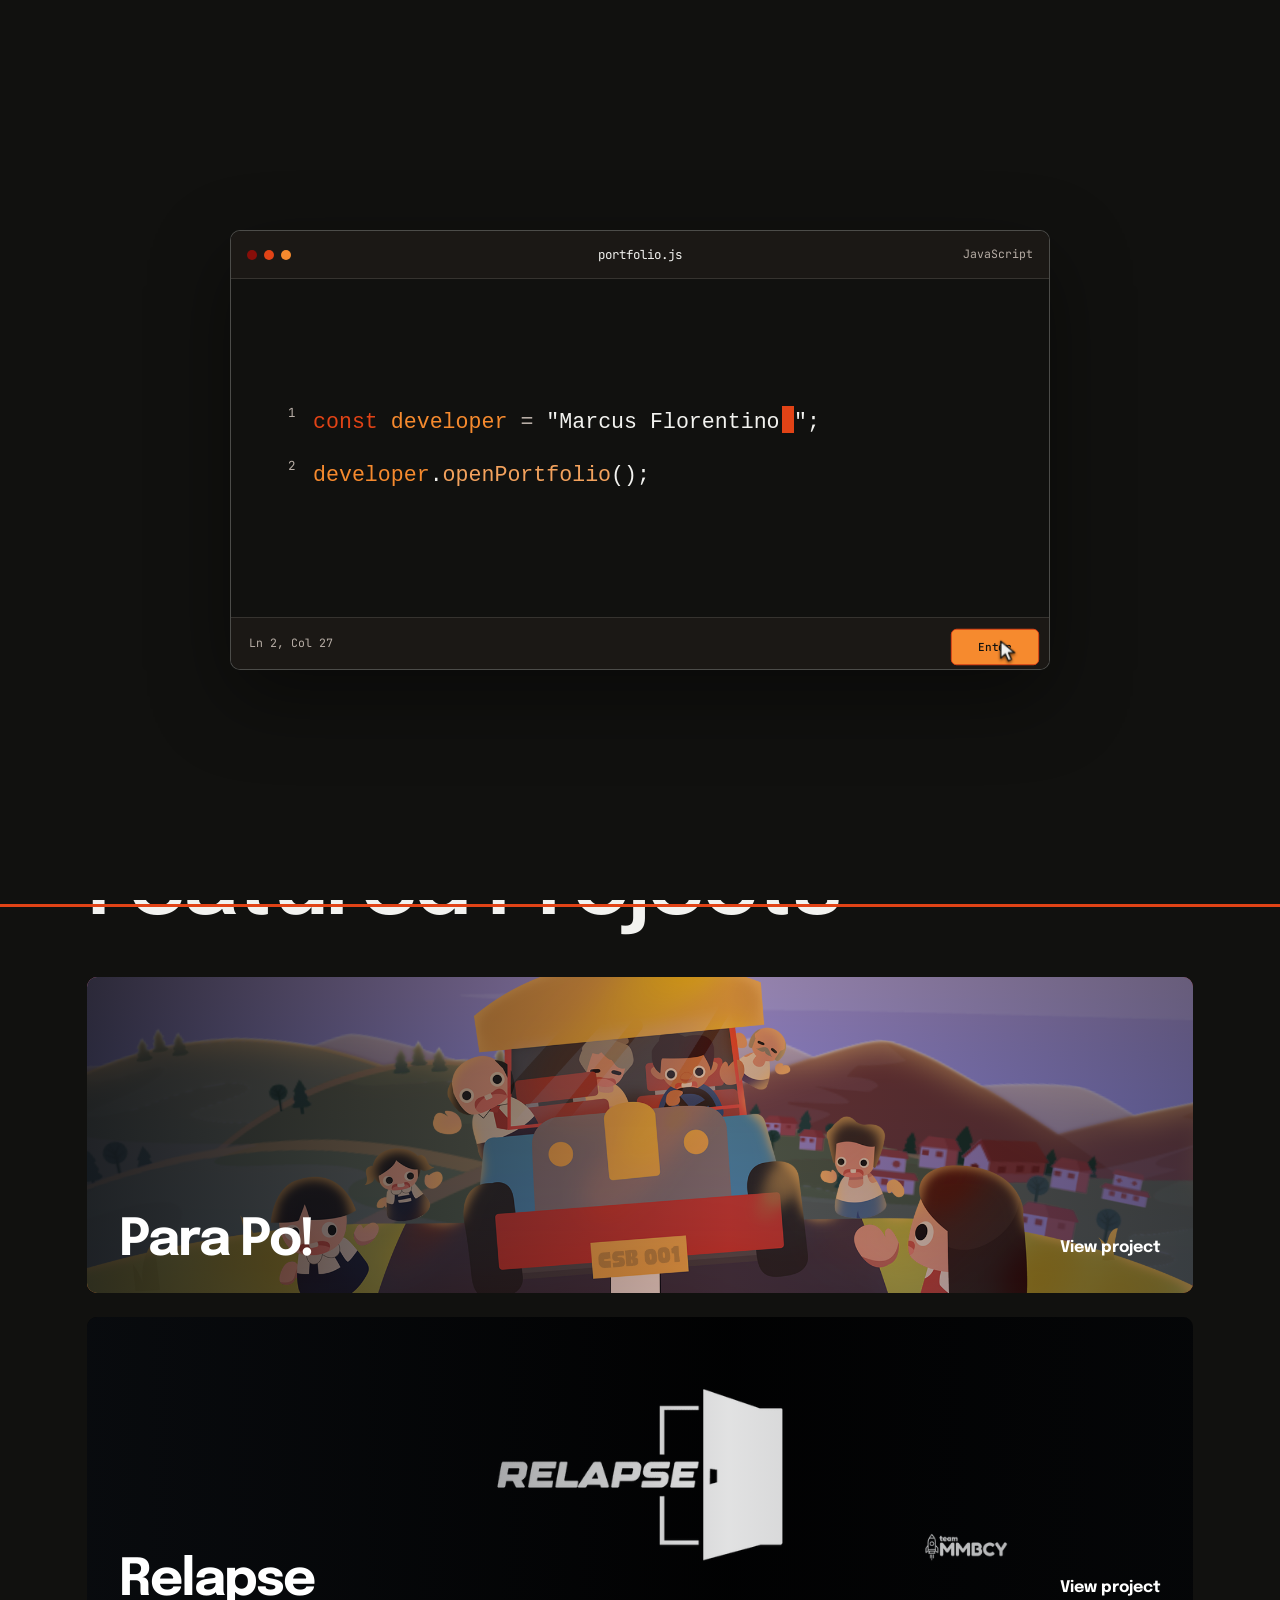
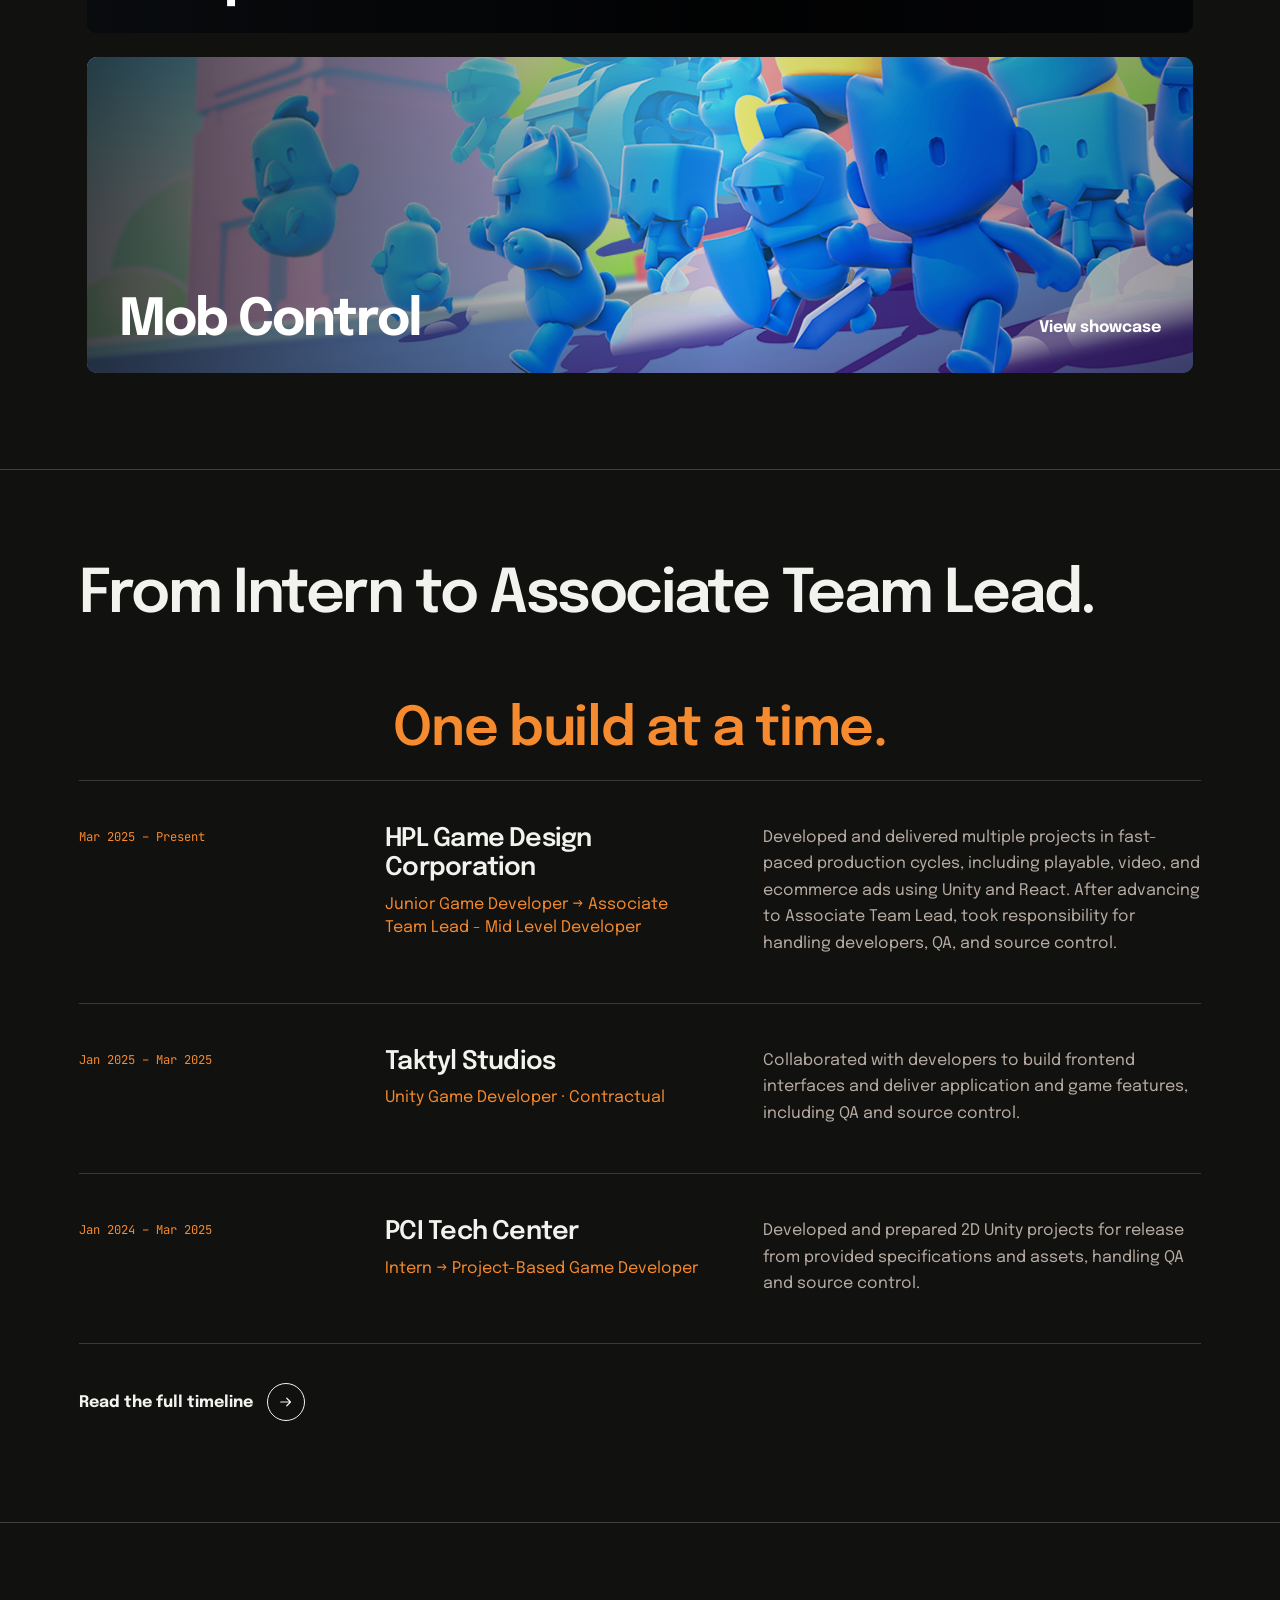
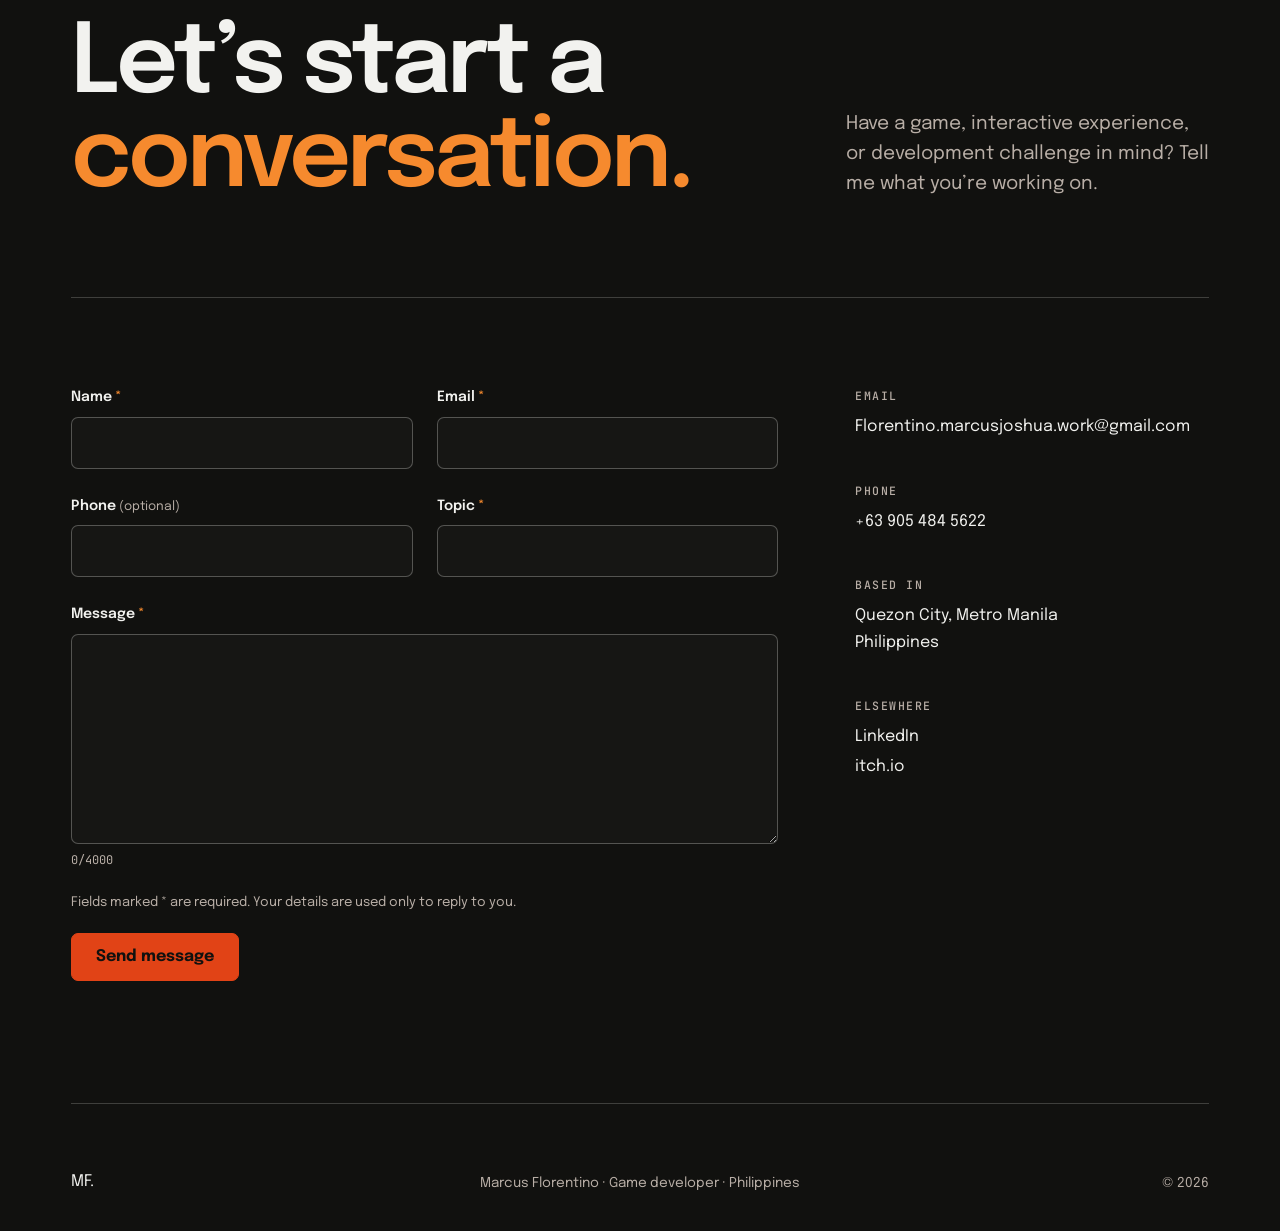
==== commit 9146bf92: "Polishing" ====
--- a/index.html
+++ b/index.html
@@ -52,21 +52,24 @@
   <header class="site-header">
     <div class="wrap header-inner">
       <a class="skip-link" href="#main">Skip to content</a>
-      <a class="brand" href="#top" aria-label="Marcus Florentino, home">MF<span>.</span></a>
+      <a class="mobile-home" href="#top">Home</a>
       <nav class="desktop-nav" aria-label="Primary navigation">
-        <a href="#work">Work</a>
-        <a href="#about">About</a>
+        <a href="#top">Home</a>
+        <a href="#work">Projects</a>
+        <a href="#about">Experience</a>
         <a href="#contact">Contact</a>
+        <a href="">Resume</a>
       </nav>
-      <a class="button button-small header-cta" href="#work">View work</a>
       <button class="menu-toggle" type="button" aria-expanded="false" aria-controls="mobile-menu" aria-label="Open menu">
         <span></span><span></span>
       </button>
     </div>
     <nav class="mobile-menu" id="mobile-menu" aria-label="Mobile navigation" hidden>
-      <a href="#work">Work</a>
-      <a href="#about">About</a>
+      <a href="#top">Home</a>
+      <a href="#work">Projects</a>
+      <a href="#about">Experience</a>
       <a href="#contact">Contact</a>
+      <a href="">Resume</a>
     </nav>
   </header>
 
@@ -91,11 +94,6 @@
           <span class="skill-callout skill-javascript" role="listitem"><strong>JavaScript</strong><span class="skill-level">Basic</span></span>
           <span class="skill-callout skill-html" role="listitem"><strong>HTML</strong><span class="skill-level">Basic</span></span>
           <span class="skill-callout skill-css" role="listitem"><strong>CSS</strong><span class="skill-level">Basic</span></span>
-        </div>
-        <div class="hero-bottom">
-          <div class="hero-actions">
-            <a class="button" href="">Resume</a>
-          </div>
         </div>
       </div>
     </section>
@@ -134,35 +132,110 @@
       </div>
     </section>
 
-    <section class="about-section" id="about">
-      <div class="wrap about-grid">
-        <div>
-          <h2>I build the systems players feel.</h2>
-        </div>
-        <div class="about-copy">
-          <p>My public work spans gameplay, systems, and UI programming, with level-design credits on a released Unreal Engine project.</p>
-          <ul class="capability-list" aria-label="Capabilities">
-            <li>Gameplay programming</li>
-            <li>Systems programming</li>
-            <li>UI programming</li>
-            <li>Level design</li>
-          </ul>
-        </div>
+    <section class="experience-snapshot" id="about" aria-labelledby="experience-snapshot-title">
+      <div class="wrap">
+        <header class="experience-snapshot-heading">
+          <h2 id="experience-snapshot-title">From Intern to Associate Team Lead.</h2>
+        </header>
+
+        <p class="experience-snapshot-tagline">One build at a time.</p>
+
+        <div class="experience-snapshot-list" aria-label="Experience snapshot">
+          <article class="experience-snapshot-row">
+            <p class="experience-snapshot-period"><time datetime="2025-03">Mar 2025</time> – Present</p>
+            <div class="experience-snapshot-role">
+              <h3>HPL Game Design Corporation</h3>
+              <p>Junior Game Developer → Associate Team Lead - Mid Level Developer</p>
+            </div>
+            <p class="experience-snapshot-summary">Developed and delivered multiple projects in fast-paced production cycles, including playable, video, and ecommerce ads using Unity and React. After advancing to Associate Team Lead, took responsibility for handling developers, QA, and source control.</p>
+          </article>
+
+          <article class="experience-snapshot-row">
+            <p class="experience-snapshot-period"><time datetime="2025-01">Jan 2025</time> – <time datetime="2025-03">Mar 2025</time></p>
+            <div class="experience-snapshot-role">
+              <h3>Taktyl Studios</h3>
+              <p>Unity Game Developer · Contractual</p>
+            </div>
+            <p class="experience-snapshot-summary">Collaborated with developers to build frontend interfaces and deliver application and game features, including QA and source control.</p>
+          </article>
+
+          <article class="experience-snapshot-row">
+            <p class="experience-snapshot-period"><time datetime="2024-01">Jan 2024</time> – <time datetime="2025-03">Mar 2025</time></p>
+            <div class="experience-snapshot-role">
+              <h3>PCI Tech Center</h3>
+              <p>Intern → Project-Based Game Developer</p>
+            </div>
+            <p class="experience-snapshot-summary">Developed and prepared 2D Unity projects for release from provided specifications and assets, handling QA and source control.</p>
+          </article>
+        </div>
+
+        <a class="timeline-link" href="experience.html">
+          <span>Read the full timeline</span>
+          <svg aria-hidden="true" viewBox="0 0 24 24"><path d="M5 12h13M13 7l5 5-5 5"/></svg>
+        </a>
       </div>
     </section>
   </main>
 
-  <footer class="closing" id="contact">
+  <footer class="closing contact-section" id="contact">
     <div class="wrap">
-      <div class="contact-row">
-        <div>
-          <h2>See the code.<br>Play the work.</h2>
-        </div>
-        <div class="contact-actions">
-          <a class="button" href="https://github.com/FlorentinoMarcus" target="_blank" rel="noreferrer">View GitHub</a>
-          <a class="text-link" href="https://king-marcus.itch.io" target="_blank" rel="noreferrer">View itch.io</a>
-        </div>
-      </div>
+      <header class="contact-heading">
+        <h2><span>Let’s start a</span><span>conversation.</span></h2>
+        <p>Have a game, interactive experience, or development challenge in mind? Tell me what you’re working on.</p>
+      </header>
+
+      <div class="contact-layout">
+        <form class="contact-form" action="mailto:Florentino.marcusjoshua.work@gmail.com" method="post" enctype="text/plain" data-contact-form>
+          <div class="contact-field-grid">
+            <label class="contact-field">
+              <span>Name <strong aria-hidden="true">*</strong></span>
+              <input type="text" name="name" autocomplete="name" required>
+            </label>
+            <label class="contact-field">
+              <span>Email <strong aria-hidden="true">*</strong></span>
+              <input type="email" name="email" autocomplete="email" required>
+            </label>
+            <label class="contact-field">
+              <span>Phone <small>(optional)</small></span>
+              <input type="tel" name="phone" autocomplete="tel">
+            </label>
+            <label class="contact-field">
+              <span>Topic <strong aria-hidden="true">*</strong></span>
+              <input type="text" name="topic" required>
+            </label>
+          </div>
+
+          <label class="contact-field contact-message">
+            <span>Message <strong aria-hidden="true">*</strong></span>
+            <textarea name="message" rows="8" maxlength="4000" required data-contact-message></textarea>
+          </label>
+          <p class="contact-count" aria-live="polite"><span data-contact-count>0</span>/4000</p>
+          <p class="contact-privacy">Fields marked * are required. Your details are used only to reply to you.</p>
+          <button class="button contact-submit" type="submit">Send message</button>
+          <p class="contact-status" data-contact-status role="status" aria-live="polite"></p>
+        </form>
+
+        <aside class="contact-details" aria-label="Contact details">
+          <div>
+            <h3>Email</h3>
+            <a href="mailto:Florentino.marcusjoshua.work@gmail.com">Florentino.marcusjoshua.work@gmail.com</a>
+          </div>
+          <div>
+            <h3>Phone</h3>
+            <a href="tel:+639054845622">+63 905 484 5622</a>
+          </div>
+          <div>
+            <h3>Based in</h3>
+            <p>Quezon City, Metro Manila<br>Philippines</p>
+          </div>
+          <div>
+            <h3>Elsewhere</h3>
+            <a href="https://ph.linkedin.com/in/marcus-joshua-florentino-8a034629a" target="_blank" rel="noreferrer">LinkedIn</a>
+            <a href="https://king-marcus.itch.io" target="_blank" rel="noreferrer">itch.io</a>
+          </div>
+        </aside>
+      </div>
+
       <div class="footer-row">
         <a class="brand" href="#top" aria-label="Back to top">MF<span>.</span></a>
         <p>Marcus Florentino · Game developer · Philippines</p>
--- a/assets/css/portfolio.css
+++ b/assets/css/portfolio.css
@@ -4,7 +4,7 @@
   --obsidian: #11110f; --graphite: #12100f; --graphite-raised: #211914; --dev-accent: #e14316; --dev-secondary: #870e09;
   --line-dark: rgba(242, 242, 239, .2); --line-light: rgba(242, 242, 239, .18);
   --display: "Epilogue", system-ui, sans-serif; --mono: "JetBrains Mono", ui-monospace, monospace;
-  --gutter: clamp(24px, 5.55vw, 80px); --nav: 72px; --radius: 10px;
+  --gutter: clamp(24px, 5.55vw, 80px); --nav: 72px; --radius: 10px; --section-space: 96px;
   --ease-out: cubic-bezier(.23, 1, .32, 1); --ease-in-out: cubic-bezier(.77, 0, .175, 1);
 }
 *, *::before, *::after { box-sizing: border-box; }
@@ -27,16 +27,18 @@
 h3 { font-size: clamp(2rem, 4vw, 4.8rem); font-weight: 600; }
 .skip-link { position: fixed; z-index: 100; top: 10px; left: 10px; transform: translateY(-150%); padding: 10px 16px; background: var(--accent); color: var(--bg); }
 .skip-link:focus { transform: translateY(0); }
-.site-header { position: fixed; z-index: 20; top: 0; width: 100%; height: var(--nav); border-bottom: 1px solid rgba(242, 242, 239, .14); background: var(--obsidian); }
-.header-inner { height: 100%; display: flex; align-items: center; gap: 42px; }
-.brand { font-size: 1.55rem; font-weight: 700; letter-spacing: -.07em; }
-.brand span { color: var(--accent); }
-.desktop-nav { display: flex; gap: 34px; margin-left: auto; }
+.site-header { position: fixed; z-index: 20; top: 12px; width: 100%; height: var(--nav); pointer-events: none; }
+.header-inner { width: max-content; max-width: calc(100% - 32px); min-height: 56px; display: flex; align-items: center; justify-content: center; margin: 0 auto 0 12px; padding: 6px 18px; border: 1px solid rgba(255, 255, 255, .14); border-radius: 999px; background: rgba(24, 20, 18, .7); box-shadow: 0 12px 32px rgba(0, 0, 0, .28), inset 0 1px 0 rgba(255, 255, 255, .08); backdrop-filter: blur(22px) saturate(155%); -webkit-backdrop-filter: blur(22px) saturate(155%); pointer-events: auto; }
+.desktop-nav { display: flex; gap: 32px; }
+.mobile-home { display: none; }
 .desktop-nav a, .text-link { position: relative; min-height: 44px; display: inline-flex; align-items: center; font-weight: 600; }
 .desktop-nav a { transition: color 220ms var(--ease-out); }
-.desktop-nav a::after, .text-link::after { content: ""; position: absolute; left: 0; right: 100%; bottom: 6px; height: 2px; background: var(--dev-accent); transition: right 220ms var(--ease-out); }
-.desktop-nav a:hover::after, .text-link:hover::after, .desktop-nav a:focus-visible::after, .text-link:focus-visible::after, .desktop-nav a.is-active::after { right: 0; }
+.desktop-nav a::after, .text-link::after { content: ""; position: absolute; right: 0; bottom: 6px; left: 0; height: 2px; background: var(--dev-accent); transform: scaleX(0); transform-origin: left center; transition: transform 220ms var(--ease-out); }
+.desktop-nav a:focus-visible::after, .text-link:focus-visible::after, .desktop-nav a.is-active::after { transform: scaleX(1); }
 .desktop-nav a.is-active { color: var(--accent-hover); }
+@media (hover: hover) and (pointer: fine) {
+  .desktop-nav a:hover::after, .text-link:hover::after { transform: scaleX(1); }
+}
 .button { min-height: 48px; display: inline-flex; align-items: center; justify-content: center; padding: 12px 24px; border: 1px solid var(--accent); border-radius: 7px; background: var(--accent); color: var(--bg); font-weight: 700; line-height: 1.1; transition: transform .18s ease, background-color .18s ease; }
 .button:hover { transform: translateY(-2px); border-color: var(--accent-hover); background: var(--accent-hover); }
 .button:active { transform: translateY(1px); }
@@ -83,7 +85,7 @@
 .intro-enter.is-ready:active, .intro-enter.is-pressing { transform: translateY(3px) scale(.96); box-shadow: 0 0 0 var(--dev-secondary); background: var(--accent-hover); }
 .intro-hint { position: absolute; z-index: 2; right: 24px; bottom: 18px; margin: 0; color: var(--muted); font-family: var(--mono); font-size: .72rem; transition: opacity 140ms var(--ease-out); }
 .intro-screen.is-closing-ide .intro-hint { opacity: 0; }
-body.intro-active [data-enter] .hero-title-layer, body.intro-active [data-enter] .hero-person img, body.intro-active [data-enter] .skill-callout, body.intro-active [data-enter] .hero-bottom { animation-play-state: paused; }
+body.intro-active [data-enter] .hero-title-layer, body.intro-active [data-enter] .hero-person img, body.intro-active [data-enter] .skill-callout { animation-play-state: paused; }
 @keyframes ide-boot {
   0% { opacity: 0; transform: translateY(42px) scale(.92) rotateX(7deg); }
   68% { opacity: 1; transform: translateY(-5px) scale(1.012) rotateX(0); }
@@ -94,17 +96,23 @@
   to { opacity: 0; transform: translateY(18px) scale(.94); }
 }
 @keyframes cursor-blink { 0%, 48% { opacity: 1; } 49%, 100% { opacity: 0; } }
-.hero, .ads-hero { background: radial-gradient(ellipse 34% 72% at 50% 52%, rgba(9, 10, 8, .82) 0%, rgba(9, 10, 8, .48) 48%, transparent 82%), radial-gradient(ellipse 72% 82% at 106% -8%, rgba(158, 12, 5, .92) 0%, rgba(122, 8, 4, .62) 38%, rgba(91, 7, 4, .28) 58%, transparent 76%), radial-gradient(ellipse 72% 82% at -6% 108%, rgba(178, 17, 5, .9) 0%, rgba(132, 9, 4, .64) 38%, rgba(92, 7, 4, .3) 58%, transparent 76%), linear-gradient(135deg, #090a08 0%, #11110f 52%, #0d0b09 100%); }
-.hero { position: relative; height: calc(var(--nav) + 12px + var(--hero-scaled-height, 638px) + var(--hero-overhang, 48px) + var(--hero-edge-space, 76px)); padding: 0; overflow: hidden; }
+.hero, .ads-hero, .timeline-hero { background: radial-gradient(ellipse 34% 72% at 50% 52%, rgba(9, 10, 8, .82) 0%, rgba(9, 10, 8, .48) 48%, transparent 82%), radial-gradient(ellipse 72% 82% at 106% -8%, rgba(158, 12, 5, .92) 0%, rgba(122, 8, 4, .62) 38%, rgba(91, 7, 4, .28) 58%, transparent 76%), radial-gradient(ellipse 72% 82% at -6% 108%, rgba(178, 17, 5, .9) 0%, rgba(132, 9, 4, .64) 38%, rgba(92, 7, 4, .3) 58%, transparent 76%), linear-gradient(135deg, #090a08 0%, #11110f 52%, #0d0b09 100%); }
+.hero { position: relative; height: var(--hero-balanced-height, 826px); padding: 0; overflow: hidden; }
 .hero-dot-grid { position: absolute; z-index: 0; inset: 0; width: 100%; height: 100%; pointer-events: none; opacity: .88; }
 .hero-scene { position: absolute; z-index: 1; top: calc(var(--nav) + 12px); left: 50%; width: 1280px; max-width: none; height: 638px; margin: 0 0 0 -640px; transform: scale(var(--hero-scale, 1)); transform-origin: top center; }
+@media (min-width: 701px) {
+  .hero-scene { top: calc(var(--nav) - 20px); }
+}
+@media (min-width: 901px) {
+  .hero-scene { top: calc(var(--nav) - 40px); }
+}
 .hero-title-layer { position: absolute; z-index: 1; top: 10%; right: -2%; left: -2%; pointer-events: none; }
 .hero-title-layer h1 { margin: 0; font-size: 5rem; line-height: .9; text-align: center; text-transform: uppercase; }
 .hero-title-layer h1 span { display: block; color: var(--ink); }
 .hero-title-layer h1 span:last-child { color: var(--dev-accent); }
 .hero-person { position: absolute; z-index: 2; bottom: -68px; left: 50%; width: 536px; height: 574px; margin: 0; isolation: isolate; pointer-events: none; transform: translateX(-50%); }
 .hero-person::before { content: ""; position: absolute; z-index: 0; inset: 15% -16% 4%; background: radial-gradient(ellipse at 50% 44%, rgba(242, 242, 239, .07) 0%, rgba(242, 242, 239, .025) 40%, transparent 72%); filter: blur(20px); }
-.hero-person img { position: relative; z-index: 1; object-fit: contain; object-position: center bottom; image-rendering: auto; filter: drop-shadow(0 30px 38px rgba(0, 0, 0, .3)); -webkit-mask-image: linear-gradient(to bottom, #000 0%, #000 76%, rgba(0, 0, 0, .94) 82%, rgba(0, 0, 0, .5) 91%, transparent 100%); mask-image: linear-gradient(to bottom, #000 0%, #000 76%, rgba(0, 0, 0, .94) 82%, rgba(0, 0, 0, .5) 91%, transparent 100%); }
+.hero-person img { position: relative; z-index: 1; object-fit: contain; object-position: center bottom; image-rendering: auto; -webkit-mask-image: linear-gradient(to bottom, #000 0%, #000 76%, rgba(0, 0, 0, .94) 82%, rgba(0, 0, 0, .5) 91%, transparent 100%); mask-image: linear-gradient(to bottom, #000 0%, #000 76%, rgba(0, 0, 0, .94) 82%, rgba(0, 0, 0, .5) 91%, transparent 100%); }
 .skill-orbits { position: absolute; z-index: 3; inset: 0; }
 .skill-callout { --pill-rgb: 101, 209, 255; --pill-alpha: .12; position: absolute; z-index: 3; width: 132px; min-height: 56px; display: inline-flex; flex-direction: column; align-items: center; justify-content: center; gap: 4px; padding: 8px 14px; border: 1px solid rgba(var(--pill-rgb), .42); border-radius: 999px; background: linear-gradient(rgba(var(--pill-rgb), var(--pill-alpha)), rgba(var(--pill-rgb), var(--pill-alpha))), rgba(11, 14, 18, .88); color: #f4f7fa; text-align: center; white-space: nowrap; box-shadow: 0 10px 24px rgba(0, 0, 0, .24); }
 .skill-advanced { --pill-rgb: 98, 230, 181; --pill-alpha: .15; }
@@ -120,8 +128,6 @@
 .skill-javascript { --pill-rgb: 130, 148, 255; --pill-alpha: .1; top: 68.5%; left: calc(50% + 154px); }
 .skill-html { --pill-rgb: 130, 148, 255; --pill-alpha: .1; top: 80%; left: calc(50% - 241px); }
 .skill-css { --pill-rgb: 130, 148, 255; --pill-alpha: .1; top: 80%; left: calc(50% + 109px); }
-.hero-bottom { position: absolute; z-index: 5; right: 0; bottom: 0; left: 0; display: flex; align-items: flex-end; justify-content: center; gap: 32px; }
-.hero-actions { display: flex; align-items: center; gap: 22px; }
 .media-link img { transition: transform .45s cubic-bezier(.2,.8,.2,1); }
 .media-link:hover img, .media-link:focus-visible img { transform: scale(1.025); }
 .media-corner { position: absolute; right: 16px; bottom: 16px; padding: 8px 12px; border-radius: 5px; background: var(--bg); color: var(--ink); font-family: var(--mono); font-size: .76rem; }
@@ -133,11 +139,9 @@
 [data-enter] .skill-git, [data-enter] .skill-ue5 { --pill-delay: 355ms; --idle-delay: 2020ms; }
 [data-enter] .skill-luau, [data-enter] .skill-javascript { --pill-delay: 395ms; --idle-delay: 2100ms; }
 [data-enter] .skill-html, [data-enter] .skill-css { --pill-delay: 430ms; --idle-delay: 2160ms; }
-[data-enter] .hero-bottom { animation: hero-actions-in 520ms var(--ease-out) 360ms both; }
 @keyframes hero-title-in { from { opacity: 0; transform: translateY(18px); } }
 @keyframes hero-portrait-in { from { opacity: 0; transform: translateY(28px) scale(.985); } }
 @keyframes hero-pill-in { from { opacity: 0; } }
-@keyframes hero-actions-in { from { opacity: 0; transform: translateY(10px); } }
 @keyframes skill-idle {
   0%, 14%, 100% { transform: translate3d(0, 0, 0); }
   4% { transform: translate3d(0, -3px, 0); }
@@ -161,7 +165,7 @@
 .case-visual { position: relative; height: min(68vh, 680px); overflow: hidden; border-radius: var(--radius); background: var(--surface); }
 .chapter-image { position: absolute; inset: 0; opacity: 0; transform: scale(1.02); transition: opacity .42s ease, transform .7s ease; }
 .chapter-image.is-active { opacity: 1; transform: scale(1); }
-.featured-project { min-height: 100svh; display: grid; align-items: start; padding: var(--hero-edge-space, 76px) 16px 120px; background: var(--light); color: var(--light-ink); }
+.featured-project { min-height: 100svh; display: grid; align-items: start; padding: var(--section-space) 16px; background: var(--light); color: var(--light-ink); }
 .featured-heading { margin-bottom: 44px; }
 .featured-heading h2 { max-width: 900px; margin: 0; font-size: clamp(3.2rem, 7vw, 6rem); white-space: nowrap; }
 .featured-banner-list { display: grid; gap: 24px; }
@@ -302,18 +306,79 @@
 .project-facts div { display: grid; grid-template-columns: 100px 1fr; padding: 10px 0; border-top: 1px solid var(--line-dark); }
 .project-facts dt { font-family: var(--mono); font-size: .78rem; color: var(--muted); }
 .project-facts dd { margin: 0; }
-.about-section { min-height: 100svh; display: grid; align-items: center; padding: 120px 8px; background: var(--light); color: var(--light-ink); }
-.about-grid { display: grid; grid-template-columns: 7fr 5fr; gap: 48px; }
-.about-section h2 { max-width: 800px; margin: 0; font-size: clamp(3.4rem, 7.2vw, 7.2rem); }
-.about-copy { align-self: end; }
-.about-copy > p { color: var(--light-muted); font-size: 1.12rem; }
-.capability-list { margin: 32px 0 0; padding: 0; list-style: none; }
-.capability-list li { padding: 13px 0; border-top: 1px solid var(--line-light); font-weight: 600; }
-.closing { min-height: 100svh; padding: 120px 0 36px; background: var(--bg); }
-.closing > .wrap { min-height: calc(100svh - 156px); display: grid; grid-template-rows: 1fr auto; }
-.contact-row { display: grid; grid-template-columns: 8fr 4fr; gap: 48px; align-items: center; }
-.contact-row h2 { margin: 0; }
-.contact-actions { display: flex; flex-direction: column; align-items: flex-start; gap: 18px; }
+.experience-snapshot { padding: var(--section-space) 8px; background: var(--light); color: var(--light-ink); }
+.experience-snapshot-heading { padding-bottom: clamp(48px, 6vw, 80px); }
+.experience-snapshot-heading h2 { max-width: none; margin: 0; font-size: clamp(2rem, 4.7vw, 4.25rem); text-wrap: balance; }
+.experience-snapshot-tagline { margin: 0 0 20px; color: var(--accent-hover); font-size: clamp(2rem, 4.2vw, 3.75rem); font-weight: 600; letter-spacing: -.025em; line-height: 1.08; text-align: center; }
+.experience-snapshot-list { border-top: 1px solid var(--line-light); }
+.experience-snapshot-row { display: grid; grid-template-columns: minmax(210px, 2.5fr) minmax(260px, 3.2fr) minmax(0, 4.3fr); gap: clamp(28px, 4vw, 64px); padding: 44px 0 46px; border-bottom: 1px solid var(--line-light); }
+.experience-snapshot-period { margin: 3px 0 0; color: var(--accent-hover); font-family: var(--mono); font-size: .76rem; font-variant-numeric: tabular-nums; line-height: 1.6; }
+.experience-snapshot-role h3 { margin: 0; font-size: clamp(1.25rem, 2vw, 1.65rem); line-height: 1.15; letter-spacing: -.03em; }
+.experience-snapshot-role p { margin: 9px 0 0; color: var(--accent-hover); line-height: 1.45; }
+.experience-snapshot-summary { max-width: 62ch; margin: 0; color: var(--light-muted); line-height: 1.65; }
+.timeline-link { min-height: 48px; display: inline-flex; align-items: center; gap: 14px; margin-top: 34px; font-weight: 700; }
+.timeline-link svg { width: 38px; height: 38px; padding: 9px; overflow: visible; border: 1px solid currentColor; border-radius: 50%; fill: none; stroke: currentColor; stroke-width: 1.6; stroke-linecap: round; stroke-linejoin: round; transition: transform 220ms var(--ease-out), color 220ms var(--ease-out); }
+.timeline-link:hover svg, .timeline-link:focus-visible svg { color: var(--accent-hover); transform: translateX(4px); }
+.timeline-hero { position: relative; display: grid; align-items: center; padding: calc(var(--nav) + 32px) 8px 48px; overflow: hidden; }
+.timeline-hero-layout { position: relative; z-index: 1; display: grid; grid-template-columns: minmax(0, 8fr) minmax(280px, 4fr); gap: 64px; align-items: end; }
+.timeline-hero h1 { max-width: 900px; margin: 0; font-size: clamp(3.2rem, 6.4vw, 5.2rem); line-height: 1.08; text-wrap: balance; }
+.timeline-hero p { max-width: 48ch; margin: 0 0 8px; color: var(--ink); font-size: 1.08rem; }
+.timeline-details { padding: 0 8px; background: var(--light); color: var(--light-ink); }
+.timeline-company { display: grid; grid-template-columns: minmax(250px, 3.2fr) minmax(0, 8.8fr); column-gap: clamp(40px, 7vw, 96px); padding: 72px 0; border-top: 1px solid var(--line-light); }
+.timeline-company-header { display: contents; }
+.timeline-company-period { margin: 4px 0 0; color: var(--accent-hover); font-family: var(--mono); font-size: .76rem; font-variant-numeric: tabular-nums; }
+.timeline-company-header > div { grid-column: 2; }
+.timeline-company h2 { margin: 0; font-size: clamp(2.2rem, 4.5vw, 4.25rem); line-height: 1; }
+.timeline-company-header > div > p { margin: 14px 0 0; color: var(--light-muted); }
+.timeline-role-list { grid-column: 2; margin-top: 52px; }
+.timeline-role { display: grid; grid-template-columns: minmax(250px, 4fr) minmax(0, 6fr); gap: clamp(28px, 5vw, 72px); padding: 32px 0 36px; border-top: 1px solid var(--line-light); }
+.timeline-role:last-child { padding-bottom: 0; }
+.timeline-role-heading h3 { margin: 0; font-size: clamp(1.2rem, 2vw, 1.6rem); line-height: 1.25; letter-spacing: -.025em; }
+.timeline-role-heading p { margin: 12px 0 0; color: var(--light-muted); font-family: var(--mono); font-size: .74rem; font-variant-numeric: tabular-nums; line-height: 1.55; }
+.timeline-role ul { margin: 0; padding-left: 20px; color: var(--light-muted); }
+.timeline-role li + li { margin-top: 10px; }
+.timeline-role li::marker { color: var(--accent-hover); }
+.timeline-education { padding: 0 8px; border-top: 0; background: var(--light); color: var(--light-ink); }
+.timeline-education-entry { display: grid; grid-template-columns: minmax(250px, 3.2fr) minmax(0, 8.8fr); column-gap: clamp(40px, 7vw, 96px); padding: 72px 0; border-top: 1px solid var(--line-light); }
+.timeline-education-period { margin: 4px 0 0; color: var(--accent-hover); font-family: var(--mono); font-size: .76rem; font-variant-numeric: tabular-nums; }
+.timeline-education h3 { margin: 0; font-size: clamp(2.2rem, 4.5vw, 4.25rem); line-height: 1; letter-spacing: -.04em; }
+.timeline-education-details > p { max-width: 680px; margin: 14px 0 0; color: var(--muted); }
+.timeline-education-details > p:last-child { color: var(--accent-hover); font-family: var(--mono); font-size: .78rem; }
+.timeline-next { padding: var(--section-space) 8px; background: var(--obsidian); }
+.timeline-next-layout { display: flex; align-items: flex-end; justify-content: space-between; gap: 48px; }
+.timeline-next h2 { max-width: 760px; margin: 0; font-size: clamp(3.2rem, 6.5vw, 6rem); }
+.timeline-next .timeline-link { flex: 0 0 auto; margin-bottom: 8px; }
+.closing { display: flex; flex-direction: column; padding: var(--section-space) 0 36px; background: var(--bg); }
+.closing > .wrap { min-height: 0; flex: 1; }
+.contact-heading { display: grid; grid-template-columns: minmax(0, 8fr) minmax(260px, 4fr); gap: 48px; align-items: end; padding-bottom: clamp(56px, 7vw, 96px); }
+.contact-heading h2 { max-width: 940px; margin: 0; font-size: clamp(3.5rem, 8vw, 6rem); text-wrap: balance; }
+.contact-heading h2 span { display: block; }
+.contact-heading h2 span:last-child { color: var(--accent-hover); }
+.contact-heading > p { max-width: 38ch; margin: 0 0 8px; color: var(--muted); font-size: clamp(1rem, 1.5vw, 1.18rem); }
+.contact-layout { display: grid; grid-template-columns: minmax(0, 8fr) minmax(280px, 4fr); gap: clamp(48px, 6vw, 88px); padding: clamp(56px, 7vw, 88px) 0; border-top: 1px solid var(--line-dark); }
+.contact-form { min-width: 0; }
+.contact-field-grid { display: grid; grid-template-columns: repeat(2, minmax(0, 1fr)); gap: 26px 24px; }
+.contact-field { display: grid; gap: 8px; color: var(--ink); font-size: .88rem; font-weight: 600; }
+.contact-field > span { display: inline-flex; gap: 3px; align-items: baseline; }
+.contact-field strong { color: var(--accent-hover); font-weight: 600; }
+.contact-field small { color: var(--muted); font-size: .78rem; font-weight: 400; }
+.contact-field input, .contact-field textarea { width: 100%; border: 1px solid rgba(242, 242, 239, .28); border-radius: 7px; background: rgba(242, 242, 239, .025); color: var(--ink); caret-color: var(--accent-hover); font: inherit; font-weight: 400; transition: border-color 180ms ease, background-color 180ms ease, box-shadow 180ms ease; }
+.contact-field input { min-height: 52px; padding: 11px 14px; }
+.contact-field textarea { min-height: 210px; padding: 14px; resize: vertical; line-height: 1.6; }
+.contact-field input:hover, .contact-field textarea:hover { border-color: rgba(242, 242, 239, .5); }
+.contact-field input:focus, .contact-field textarea:focus { border-color: var(--accent-hover); outline: 0; background: rgba(246, 138, 46, .04); box-shadow: 0 0 0 3px rgba(246, 138, 46, .18); }
+.contact-field input:user-invalid, .contact-field textarea:user-invalid { border-color: #ff765b; }
+.contact-message { margin-top: 26px; }
+.contact-count { margin: 7px 0 0; color: var(--muted); font-family: var(--mono); font-size: .75rem; font-variant-numeric: tabular-nums; }
+.contact-privacy { margin: 22px 0 20px; color: var(--muted); font-size: .82rem; }
+.contact-submit { cursor: pointer; }
+.contact-status { min-height: 1.5em; margin: 14px 0 0; color: var(--accent-hover); font-size: .82rem; }
+.contact-details { display: flex; flex-direction: column; gap: 42px; padding-top: 2px; }
+.contact-details h3 { margin: 0 0 10px; color: var(--muted); font-family: var(--mono); font-size: .72rem; font-weight: 500; letter-spacing: .13em; line-height: 1.4; text-transform: uppercase; }
+.contact-details a, .contact-details p { margin: 0; color: var(--ink); font-size: 1rem; line-height: 1.65; overflow-wrap: anywhere; }
+.contact-details a { width: fit-content; display: block; text-decoration: underline; text-decoration-color: transparent; text-decoration-thickness: 1px; text-underline-offset: 5px; transition: color 180ms ease, text-decoration-color 180ms ease; }
+.contact-details a + a { margin-top: 4px; }
+.contact-details a:hover, .contact-details a:focus-visible { color: var(--accent-hover); text-decoration-color: currentColor; }
 .footer-row { min-height: 92px; display: grid; grid-template-columns: 1fr auto 1fr; gap: 24px; align-items: end; padding-top: 28px; border-top: 1px solid var(--line-dark); }
 .footer-row p { margin: 0; color: var(--muted); font-size: .85rem; }
 .footer-row p:last-child { justify-self: end; }
@@ -329,11 +394,20 @@
   .roles-grid { grid-template-columns: 1fr; align-items: start; }
   .roles-heading { grid-template-rows: auto auto; }
   .roles-icon { height: auto; }
+  .experience-snapshot-row { grid-template-columns: minmax(180px, 2.4fr) minmax(220px, 3fr) minmax(0, 4.6fr); gap: 28px; }
+  .timeline-hero-layout { grid-template-columns: 1fr; gap: 32px; }
+  .timeline-company { grid-template-columns: minmax(200px, 2.6fr) minmax(0, 7.4fr); }
+  .timeline-role { grid-template-columns: 1fr; gap: 24px; }
+  .timeline-education-entry { grid-template-columns: minmax(200px, 2.6fr) minmax(0, 7.4fr); }
+  .contact-heading { grid-template-columns: minmax(0, 7fr) minmax(240px, 5fr); }
+  .contact-layout { grid-template-columns: minmax(0, 8fr) minmax(210px, 4fr); gap: 56px; }
 }
 @media (max-width: 700px) {
-  :root { --gutter: 24px; --nav: 64px; }
+  :root { --gutter: 24px; --nav: 64px; --section-space: 92px; }
   .project-page { --project-section-space: 48px; }
-  .desktop-nav, .header-cta { display: none; }
+  .header-inner { width: calc(100% - 24px); max-width: none; min-height: 56px; justify-content: space-between; padding: 6px 8px 6px 18px; }
+  .desktop-nav { display: none; }
+  .mobile-home { min-height: 44px; display: inline-flex; align-items: center; font-weight: 600; }
   .intro-screen { padding: 18px; }
   .intro-ide { min-height: 330px; grid-template-rows: 44px 1fr 50px; }
   .intro-language, .intro-hint { display: none; }
@@ -341,19 +415,21 @@
   .intro-titlebar p { justify-self: end; }
   .intro-editor { --intro-code-size: clamp(.5rem, 2.55vw, .95rem); grid-template-columns: 30px minmax(0, 1fr); column-gap: 10px; padding: 36px 16px 36px 6px; }
   .intro-editor pre, .intro-editor .line-number { font-size: var(--intro-code-size); }
-  .menu-toggle { width: 44px; height: 44px; display: grid; place-content: center; gap: 7px; margin-left: auto; padding: 0; border: 1px solid var(--line-dark); border-radius: 6px; background: transparent; color: var(--ink); }
-  .menu-toggle span { width: 20px; height: 1px; background: currentColor; transition: transform .2s ease; }
-  .menu-toggle[aria-expanded="true"] span:first-child { transform: translateY(4px) rotate(45deg); }
-  .menu-toggle[aria-expanded="true"] span:last-child { transform: translateY(-4px) rotate(-45deg); }
-  .mobile-menu { position: fixed; inset: var(--nav) 0 0; display: flex; flex-direction: column; padding: 32px 24px; background: var(--obsidian); }
+  .menu-toggle { width: 44px; height: 44px; display: grid; place-content: center; margin-left: auto; padding: 0; border: 1px solid var(--line-dark); border-radius: 50%; background: transparent; color: var(--ink); }
+  .menu-toggle span { grid-area: 1 / 1; width: 20px; height: 1px; background: currentColor; transition: transform .2s ease; }
+  .menu-toggle span:first-child { transform: translateY(-4px); }
+  .menu-toggle span:last-child { transform: translateY(4px); }
+  .menu-toggle[aria-expanded="true"] span:first-child { transform: rotate(45deg); }
+  .menu-toggle[aria-expanded="true"] span:last-child { transform: rotate(-45deg); }
+  .mobile-menu { position: fixed; top: calc(var(--nav) + 14px); right: 12px; left: 12px; display: flex; flex-direction: column; max-height: calc(100svh - var(--nav) - 30px); padding: 16px 20px 24px; overflow-y: auto; border: 1px solid rgba(255, 255, 255, .14); border-radius: 20px; background: rgba(24, 20, 18, .88); box-shadow: 0 18px 48px rgba(0, 0, 0, .38), inset 0 1px 0 rgba(255, 255, 255, .08); backdrop-filter: blur(24px) saturate(155%); -webkit-backdrop-filter: blur(24px) saturate(155%); pointer-events: auto; }
   .mobile-menu[hidden] { display: none; }
   .mobile-menu a { position: relative; display: flex; align-items: center; min-height: 64px; border-bottom: 1px solid var(--line-dark); font-size: 1.5rem; font-weight: 600; transition: color 220ms var(--ease-out); }
-  .mobile-menu a::after { content: ""; position: absolute; right: 100%; bottom: -1px; left: 0; height: 2px; background: var(--accent); transition: right 220ms var(--ease-out); }
+  .mobile-menu a::after { content: ""; position: absolute; right: 0; bottom: -1px; left: 0; height: 2px; background: var(--accent); transform: scaleX(0); transform-origin: left center; transition: transform 220ms var(--ease-out); }
   .mobile-menu a.is-active { color: var(--accent-hover); }
-  .mobile-menu a.is-active::after { right: 0; }
+  .mobile-menu a.is-active::after { transform: scaleX(1); }
   h1 { font-size: clamp(2.8rem, 13.8vw, 4.1rem); }
   .media-corner { display: none; }
-  .featured-project { min-height: auto; padding: var(--hero-edge-space, 48px) 8px 72px; }
+  .featured-project { min-height: auto; padding: var(--section-space) 8px; }
   .featured-heading { margin-bottom: 32px; }
   .project-section-heading { grid-template-columns: 1fr; gap: 20px; margin-bottom: 32px; }
   .featured-heading h2 { font-size: clamp(2.25rem, 10vw, 3.4rem); }
@@ -408,15 +484,52 @@
   .case-step { opacity: 1; }
   .case-step:not(:first-of-type) { display: none; }
   .case-copy .button { width: 100%; }
-  .project-section, .about-section, .closing { min-height: auto; padding: 88px 0 48px; }
-  .split-heading, .project-row, .about-grid, .contact-row { grid-template-columns: 1fr; gap: 32px; }
+  .project-section { min-height: auto; padding: 88px 0 48px; }
+  .closing { padding: var(--section-space) 0 28px; }
+  .split-heading, .project-row { grid-template-columns: 1fr; gap: 32px; }
+  .experience-snapshot { padding: var(--section-space) 0; }
+  .experience-snapshot-heading { padding-bottom: 56px; }
+  .experience-snapshot-tagline { margin-bottom: 18px; }
+  .experience-snapshot-row { grid-template-columns: 1fr; gap: 18px; padding: 32px 0 36px; }
+  .experience-snapshot-period { order: 2; margin: 0; }
+  .experience-snapshot-role { order: 1; }
+  .experience-snapshot-summary { order: 3; }
+  .timeline-link { margin-top: 28px; }
+  .timeline-hero { padding: calc(var(--nav) + 32px) 0 48px; }
+  .timeline-hero h1 { font-size: clamp(2.8rem, 12vw, 4.2rem); }
+  .timeline-hero p { font-size: 1rem; }
+  .timeline-details { padding: 0; }
+  .timeline-company { grid-template-columns: 1fr; padding: 56px 0; }
+  .timeline-company-header { display: flex; flex-direction: column; }
+  .timeline-company-period { order: 2; margin-top: 16px; }
+  .timeline-company-header > div { grid-column: auto; }
+  .timeline-company h2 { font-size: clamp(2.25rem, 11vw, 3.6rem); }
+  .timeline-role-list { grid-column: auto; margin-top: 36px; }
+  .timeline-role { grid-template-columns: 1fr; gap: 22px; padding: 28px 0 32px; }
+  .timeline-education { padding: 0; }
+  .timeline-education-entry { grid-template-columns: 1fr; gap: 0; padding: 56px 0; }
+  .timeline-education-details { order: 1; }
+  .timeline-education-period { order: 2; margin-top: 16px; }
+  .timeline-education h3 { font-size: clamp(2.25rem, 11vw, 3.6rem); }
+  .timeline-next { padding: var(--section-space) 0; }
+  .timeline-next-layout { align-items: flex-start; flex-direction: column; gap: 28px; }
+  .timeline-next .timeline-link { margin: 0; }
   .split-heading { margin-bottom: 40px; }
-  .split-heading h2, .about-section h2, .contact-row h2 { font-size: clamp(3rem, 14vw, 4.5rem); }
+  .split-heading h2, .experience-snapshot-heading h2 { font-size: clamp(3rem, 14vw, 4.5rem); }
   .project-media { height: auto; aspect-ratio: 16 / 10; }
-  .closing > .wrap { min-height: 78svh; }
-  .contact-actions .button { width: 100%; }
+  .contact-heading { grid-template-columns: 1fr; gap: 24px; padding-bottom: 56px; }
+  .contact-heading h2 { font-size: clamp(3.2rem, 16vw, 4.5rem); }
+  .contact-heading > p { max-width: 34ch; }
+  .contact-layout { grid-template-columns: 1fr; gap: 64px; padding: 56px 0 64px; }
+  .contact-field-grid { grid-template-columns: 1fr; gap: 22px; }
+  .contact-message { margin-top: 22px; }
+  .contact-submit { width: 100%; }
+  .contact-details { display: grid; grid-template-columns: 1fr 1fr; gap: 36px 24px; padding-top: 0; }
   .footer-row { grid-template-columns: 1fr auto; align-items: end; }
   .footer-row p:first-of-type { display: none; }
+}
+@media (max-width: 480px) {
+  .contact-details { grid-template-columns: 1fr; }
 }
 @media (max-width: 360px) {
   .intro-screen { padding-inline: 12px; }
@@ -428,9 +541,16 @@
   .featured-banner, .featured-banner:hover, .featured-banner:focus-visible { transform: none; transition: none; }
   .featured-banner .featured-banner-art { transform: translateY(var(--featured-image-y)); transition: filter 160ms ease; }
   .featured-banner:hover .featured-banner-art, .featured-banner:focus-visible .featured-banner-art { filter: blur(5px) brightness(.55); }
+  .timeline-link svg { transition: none; }
   .featured-banner-ads .featured-banner-logo, .featured-banner-ads:hover .featured-banner-logo, .featured-banner-ads:focus-visible .featured-banner-logo { transform: translate(-50%, -50%); transition: opacity 160ms ease; }
   .featured-banner-para .featured-banner-logo, .featured-banner-para:hover .featured-banner-logo, .featured-banner-para:focus-visible .featured-banner-logo { transform: translate(-50%, -50%); transition: opacity 160ms ease; }
   .featured-banner-relapse .featured-banner-logo, .featured-banner-relapse:hover .featured-banner-logo, .featured-banner-relapse:focus-visible .featured-banner-logo { transform: translate(-50%, -50%); transition: opacity 160ms ease; }
   .ad-carousel-track, .ad-slide { transition: none; }
   .gameplay-slide { transition: none; }
 }
+@media (prefers-reduced-transparency: reduce) {
+  .header-inner, .mobile-menu { background: rgba(17, 17, 15, .98); backdrop-filter: none; -webkit-backdrop-filter: none; }
+}
+@media (prefers-contrast: more) {
+  .header-inner, .mobile-menu { border-color: var(--ink); background: var(--obsidian); }
+}
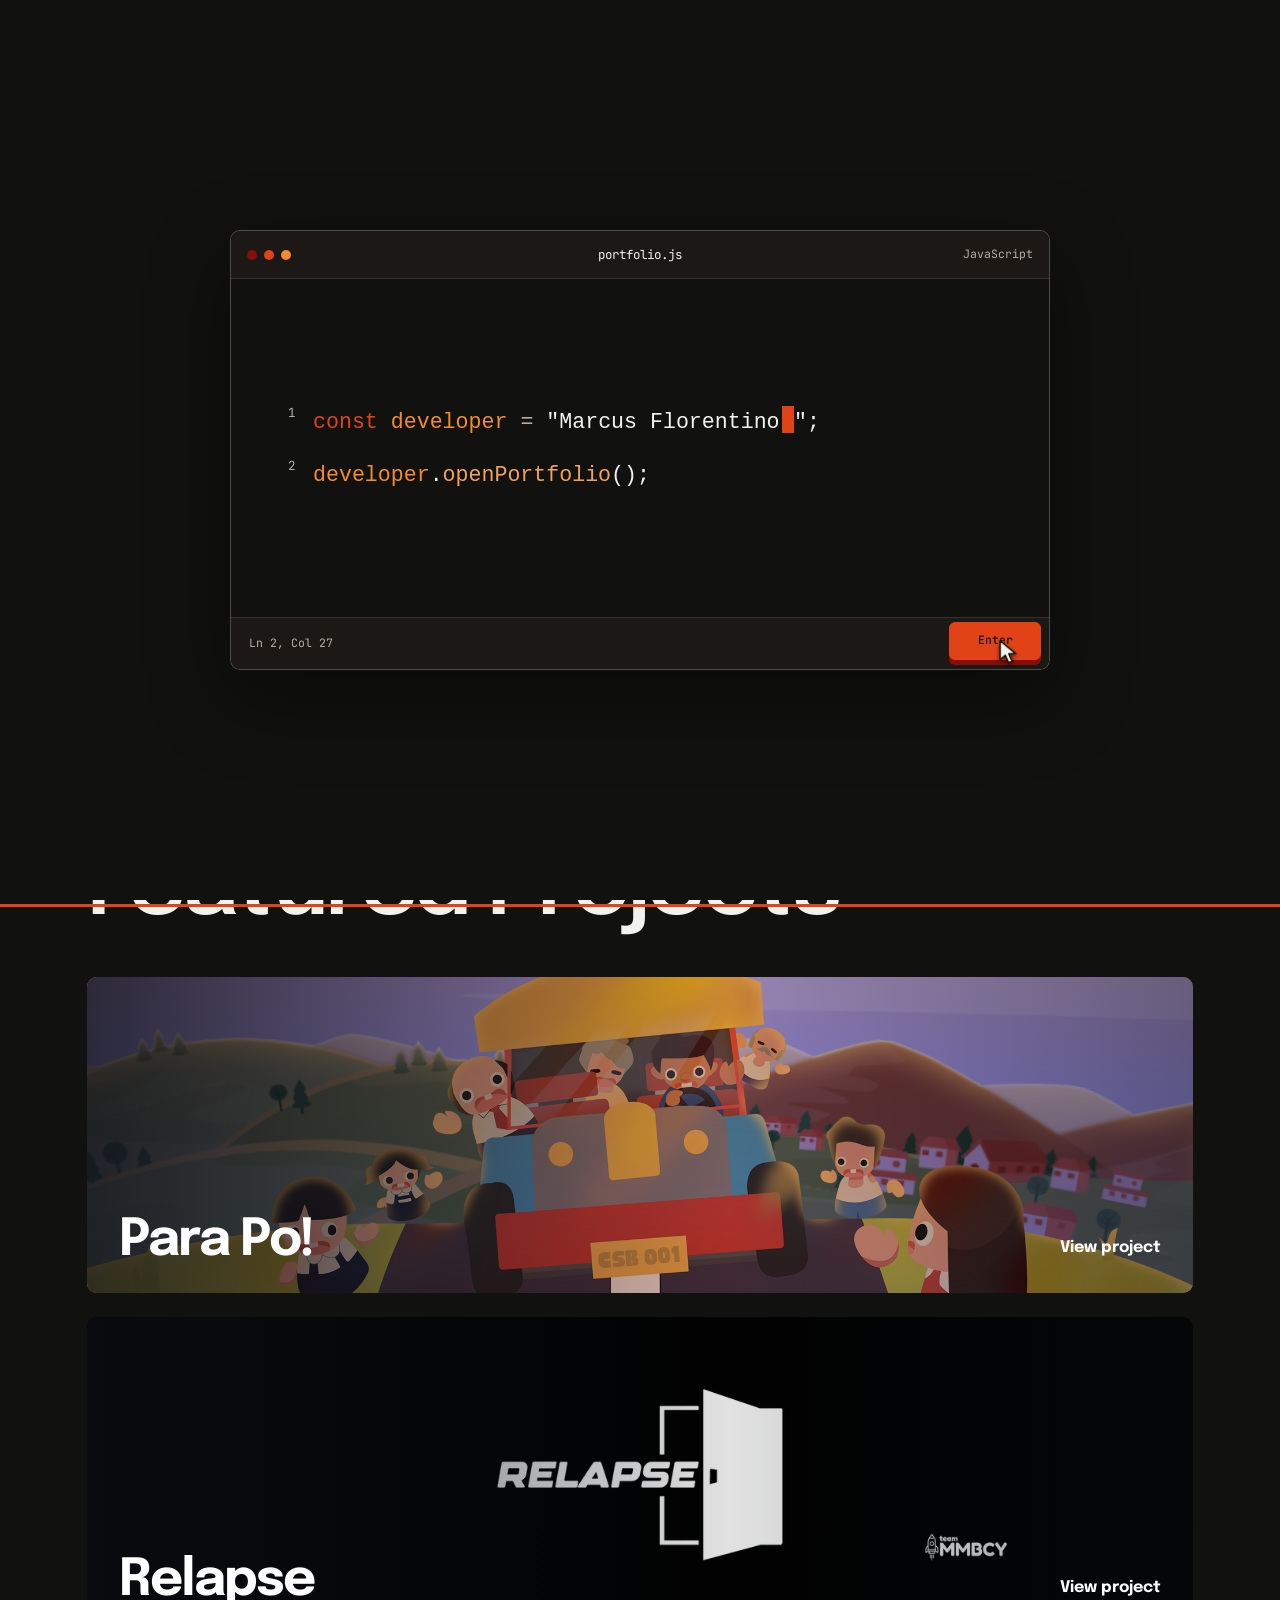
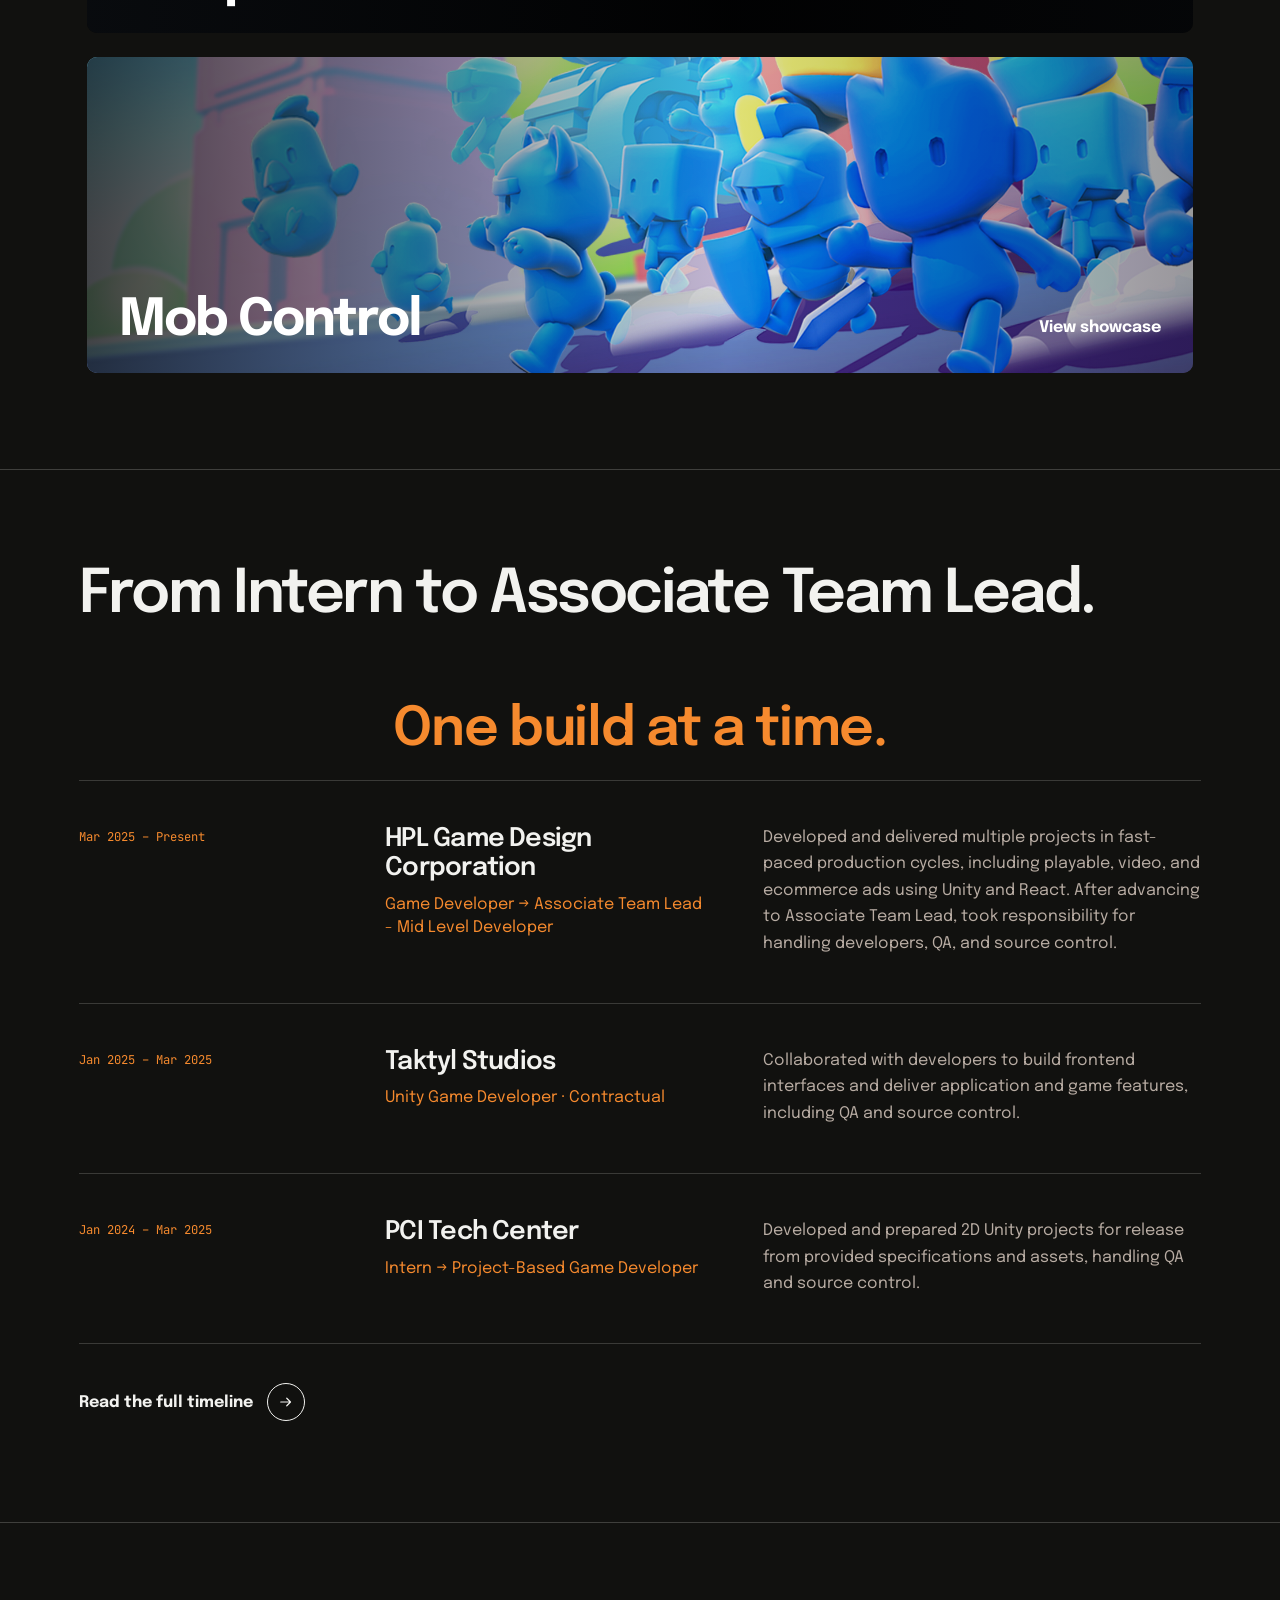
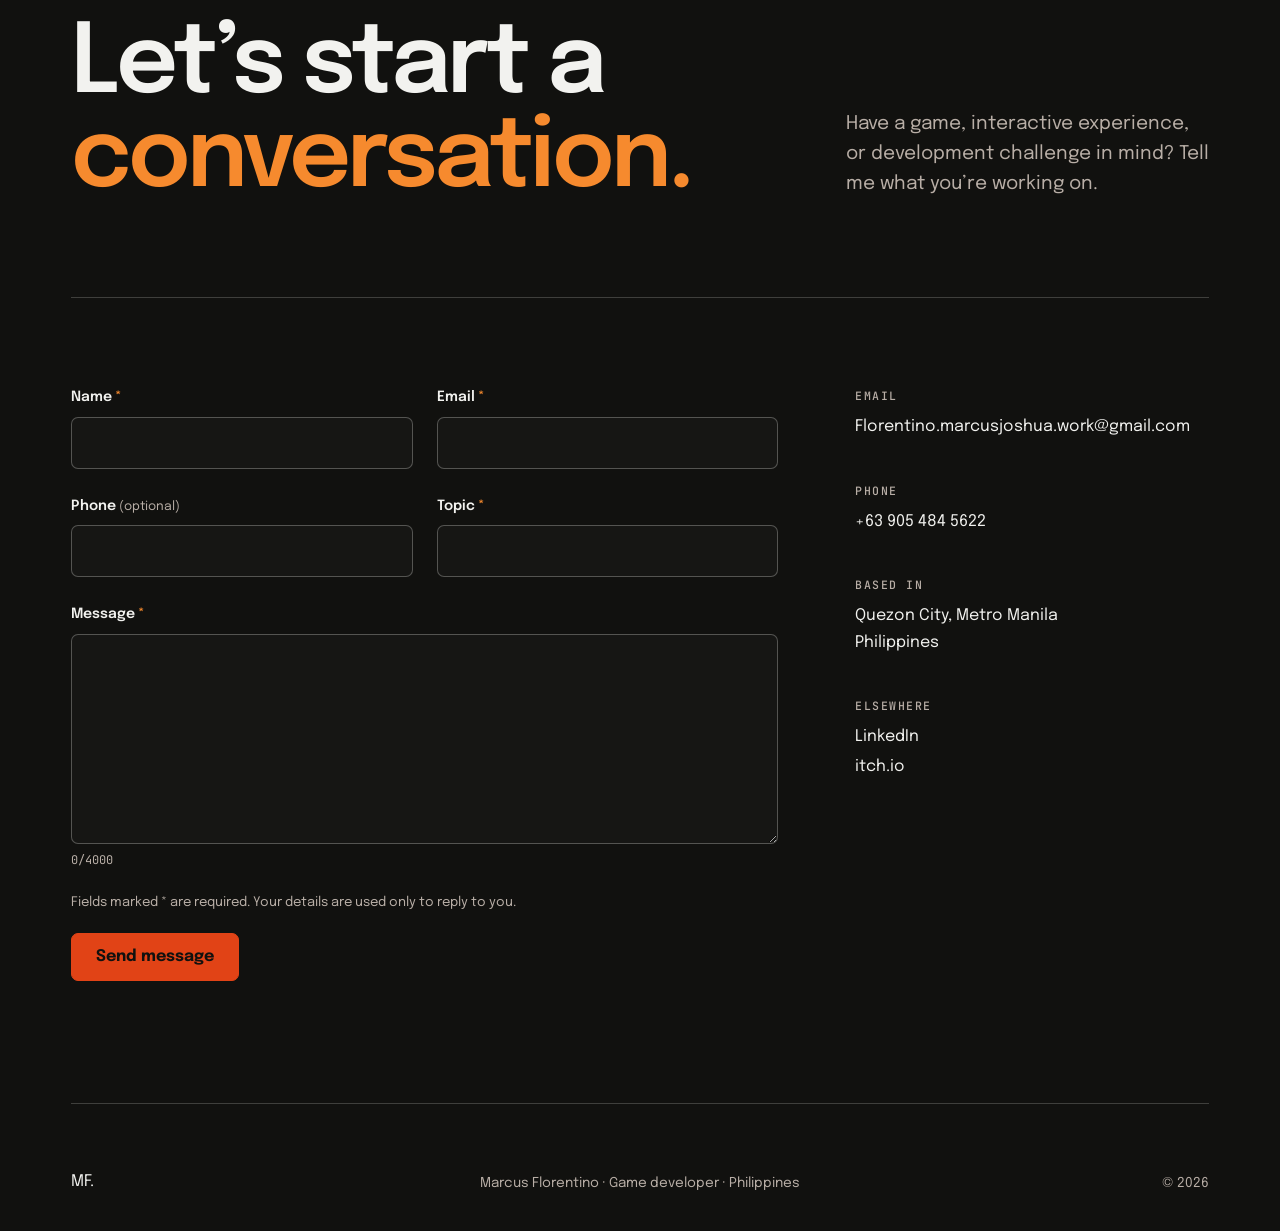
==== commit c56b9a5a: "Island Adjustment" ====
--- a/index.html
+++ b/index.html
@@ -145,7 +145,7 @@
             <p class="experience-snapshot-period"><time datetime="2025-03">Mar 2025</time> – Present</p>
             <div class="experience-snapshot-role">
               <h3>HPL Game Design Corporation</h3>
-              <p>Junior Game Developer → Associate Team Lead - Mid Level Developer</p>
+              <p>Game Developer → Associate Team Lead - Mid Level Developer</p>
             </div>
             <p class="experience-snapshot-summary">Developed and delivered multiple projects in fast-paced production cycles, including playable, video, and ecommerce ads using Unity and React. After advancing to Associate Team Lead, took responsibility for handling developers, QA, and source control.</p>
           </article>
--- a/assets/css/portfolio.css
+++ b/assets/css/portfolio.css
@@ -28,7 +28,7 @@
 .skip-link { position: fixed; z-index: 100; top: 10px; left: 10px; transform: translateY(-150%); padding: 10px 16px; background: var(--accent); color: var(--bg); }
 .skip-link:focus { transform: translateY(0); }
 .site-header { position: fixed; z-index: 20; top: 12px; width: 100%; height: var(--nav); pointer-events: none; }
-.header-inner { width: max-content; max-width: calc(100% - 32px); min-height: 56px; display: flex; align-items: center; justify-content: center; margin: 0 auto 0 12px; padding: 6px 18px; border: 1px solid rgba(255, 255, 255, .14); border-radius: 999px; background: rgba(24, 20, 18, .7); box-shadow: 0 12px 32px rgba(0, 0, 0, .28), inset 0 1px 0 rgba(255, 255, 255, .08); backdrop-filter: blur(22px) saturate(155%); -webkit-backdrop-filter: blur(22px) saturate(155%); pointer-events: auto; }
+.header-inner { width: max-content; max-width: calc(100% - 32px); min-height: 56px; display: flex; align-items: center; justify-content: center; margin: 0 12px 0 auto; padding: 6px 18px; border: 1px solid rgba(255, 255, 255, .14); border-radius: 999px; background: rgba(24, 20, 18, .7); box-shadow: 0 12px 32px rgba(0, 0, 0, .28), inset 0 1px 0 rgba(255, 255, 255, .08); backdrop-filter: blur(22px) saturate(155%); -webkit-backdrop-filter: blur(22px) saturate(155%); pointer-events: auto; }
 .desktop-nav { display: flex; gap: 32px; }
 .mobile-home { display: none; }
 .desktop-nav a, .text-link { position: relative; min-height: 44px; display: inline-flex; align-items: center; font-weight: 600; }
